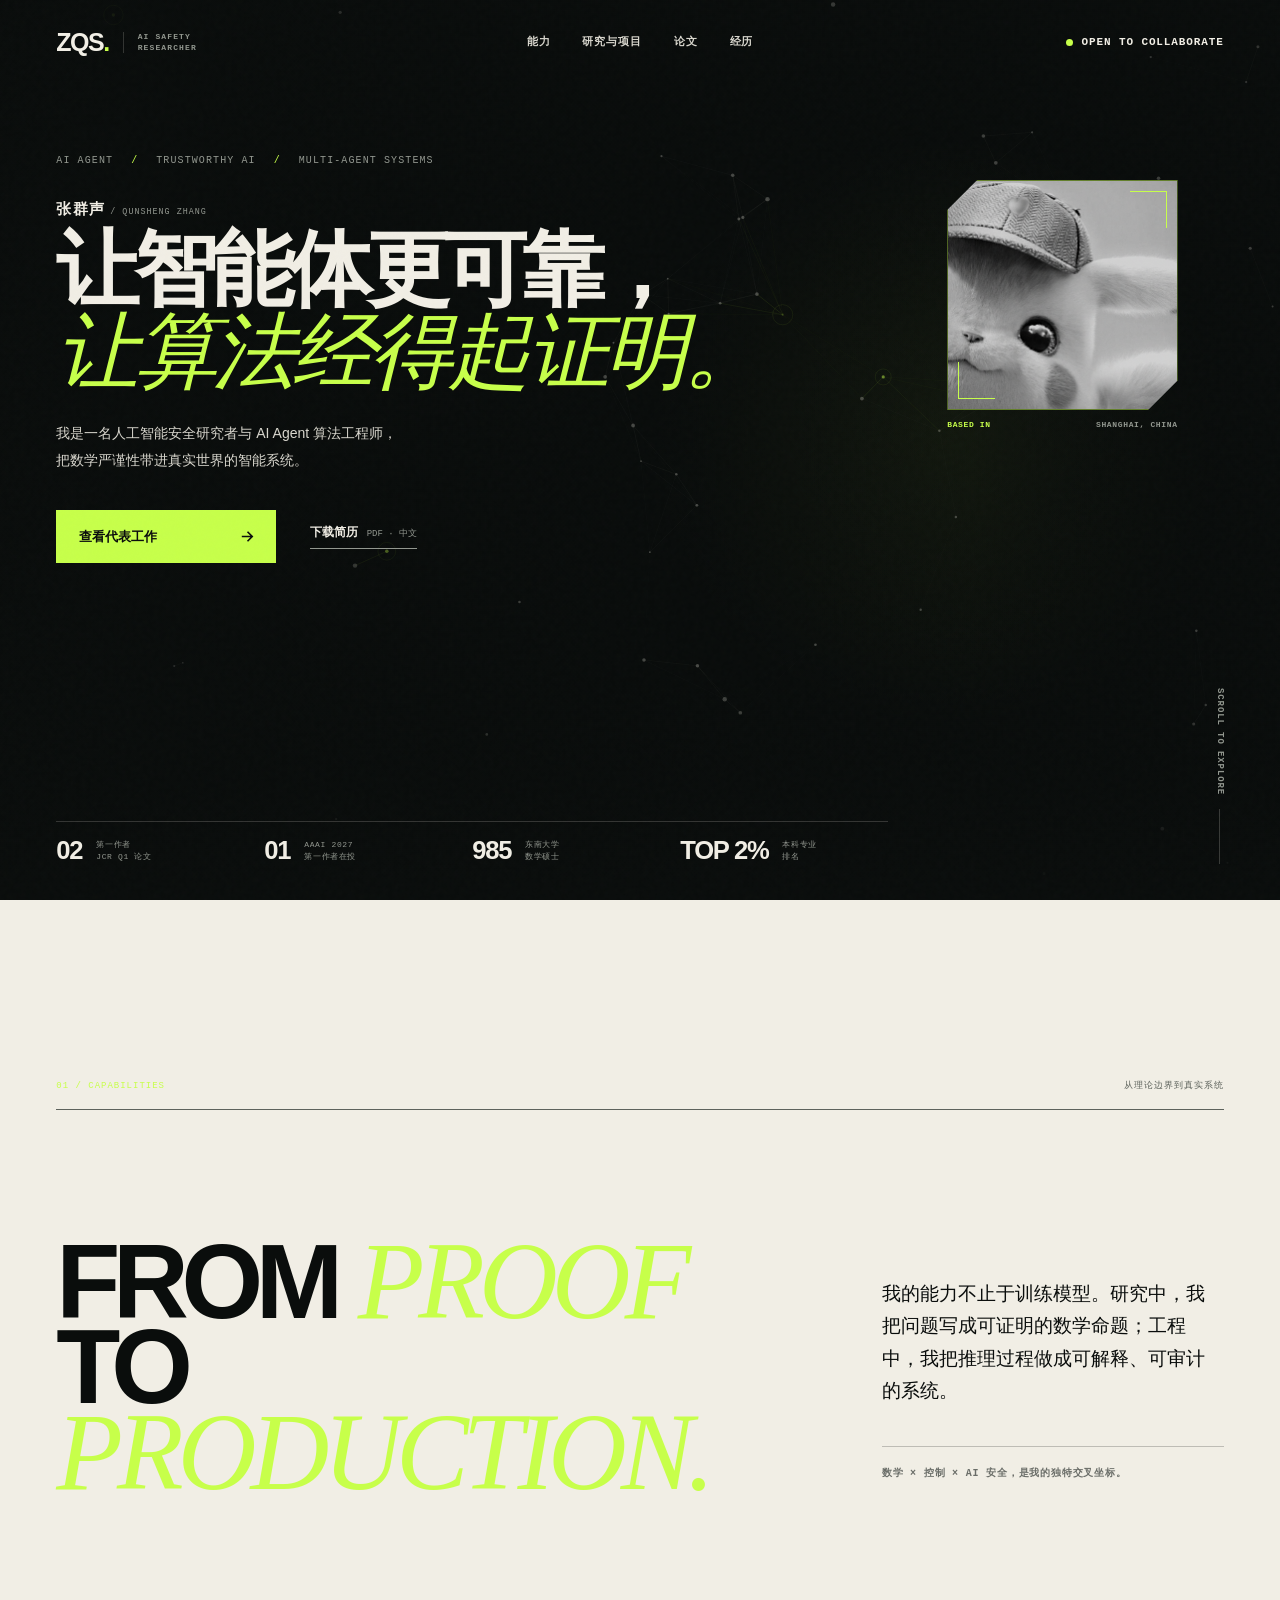
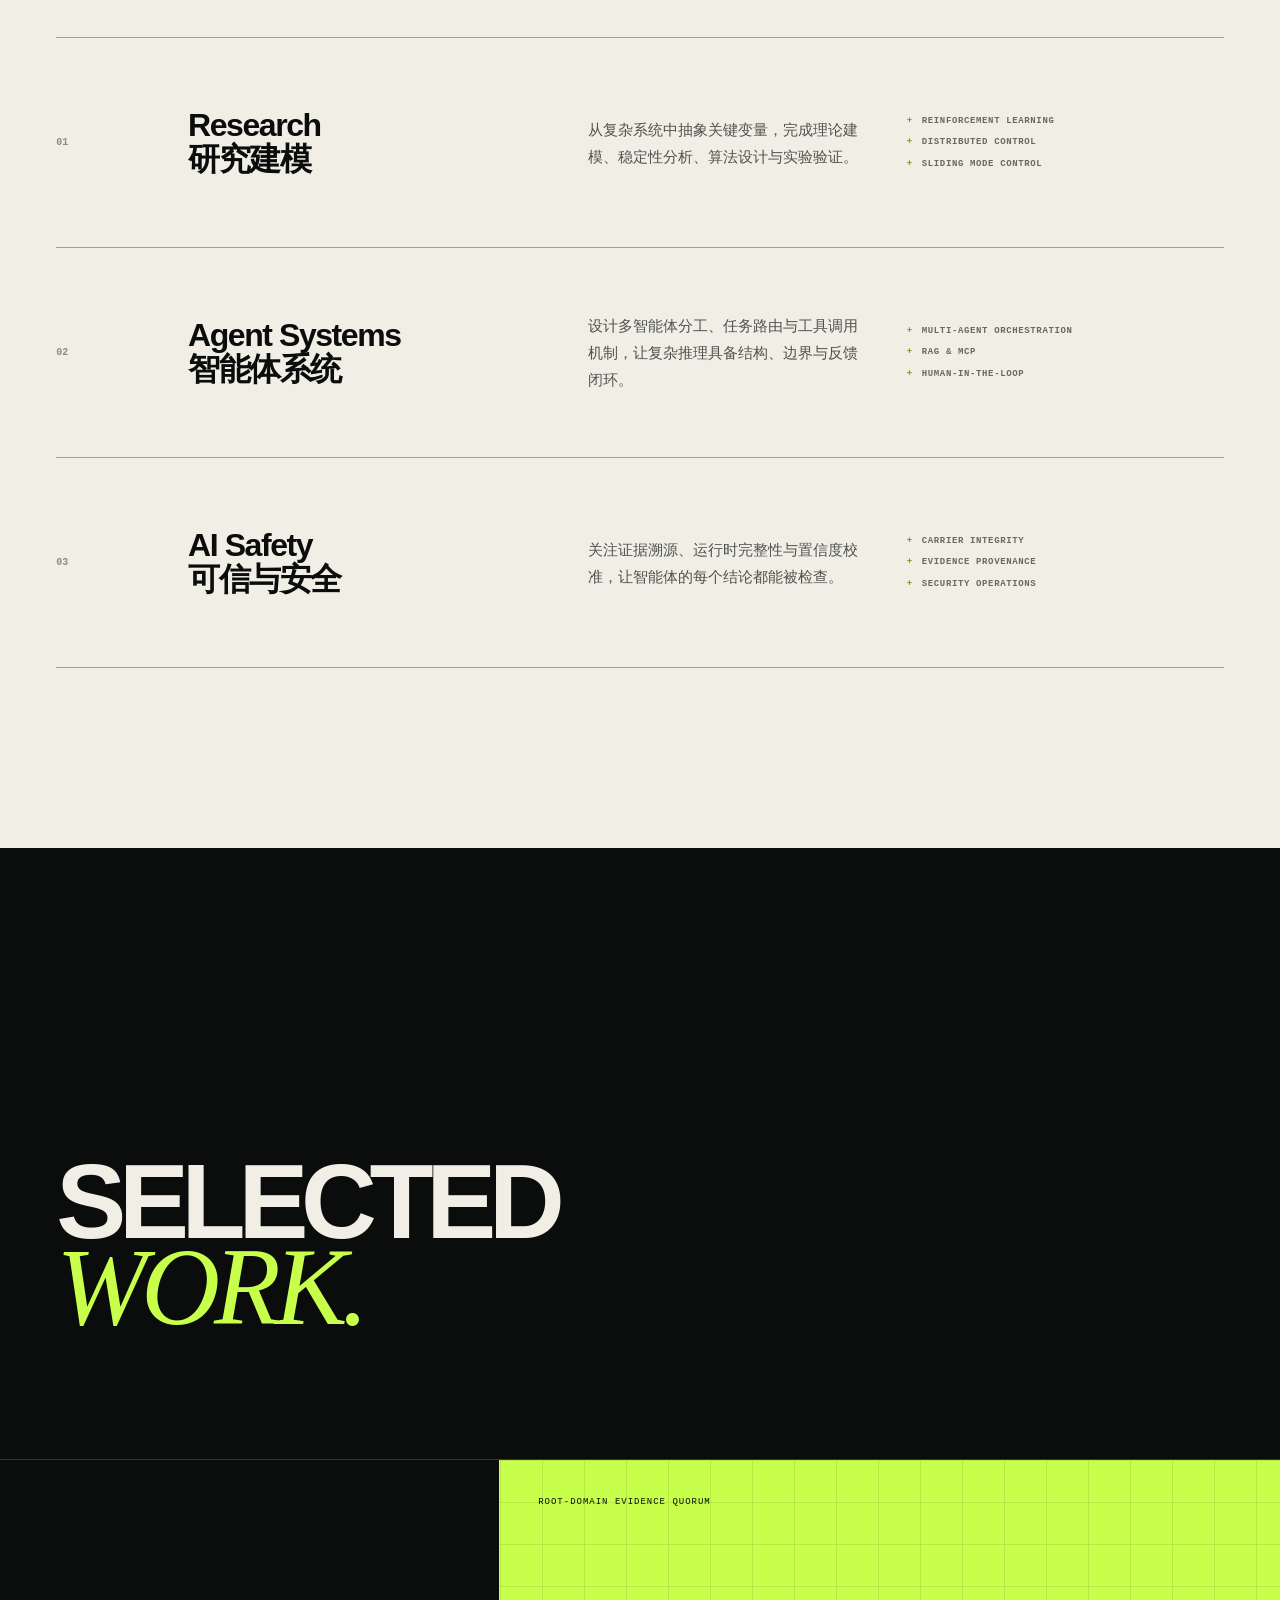
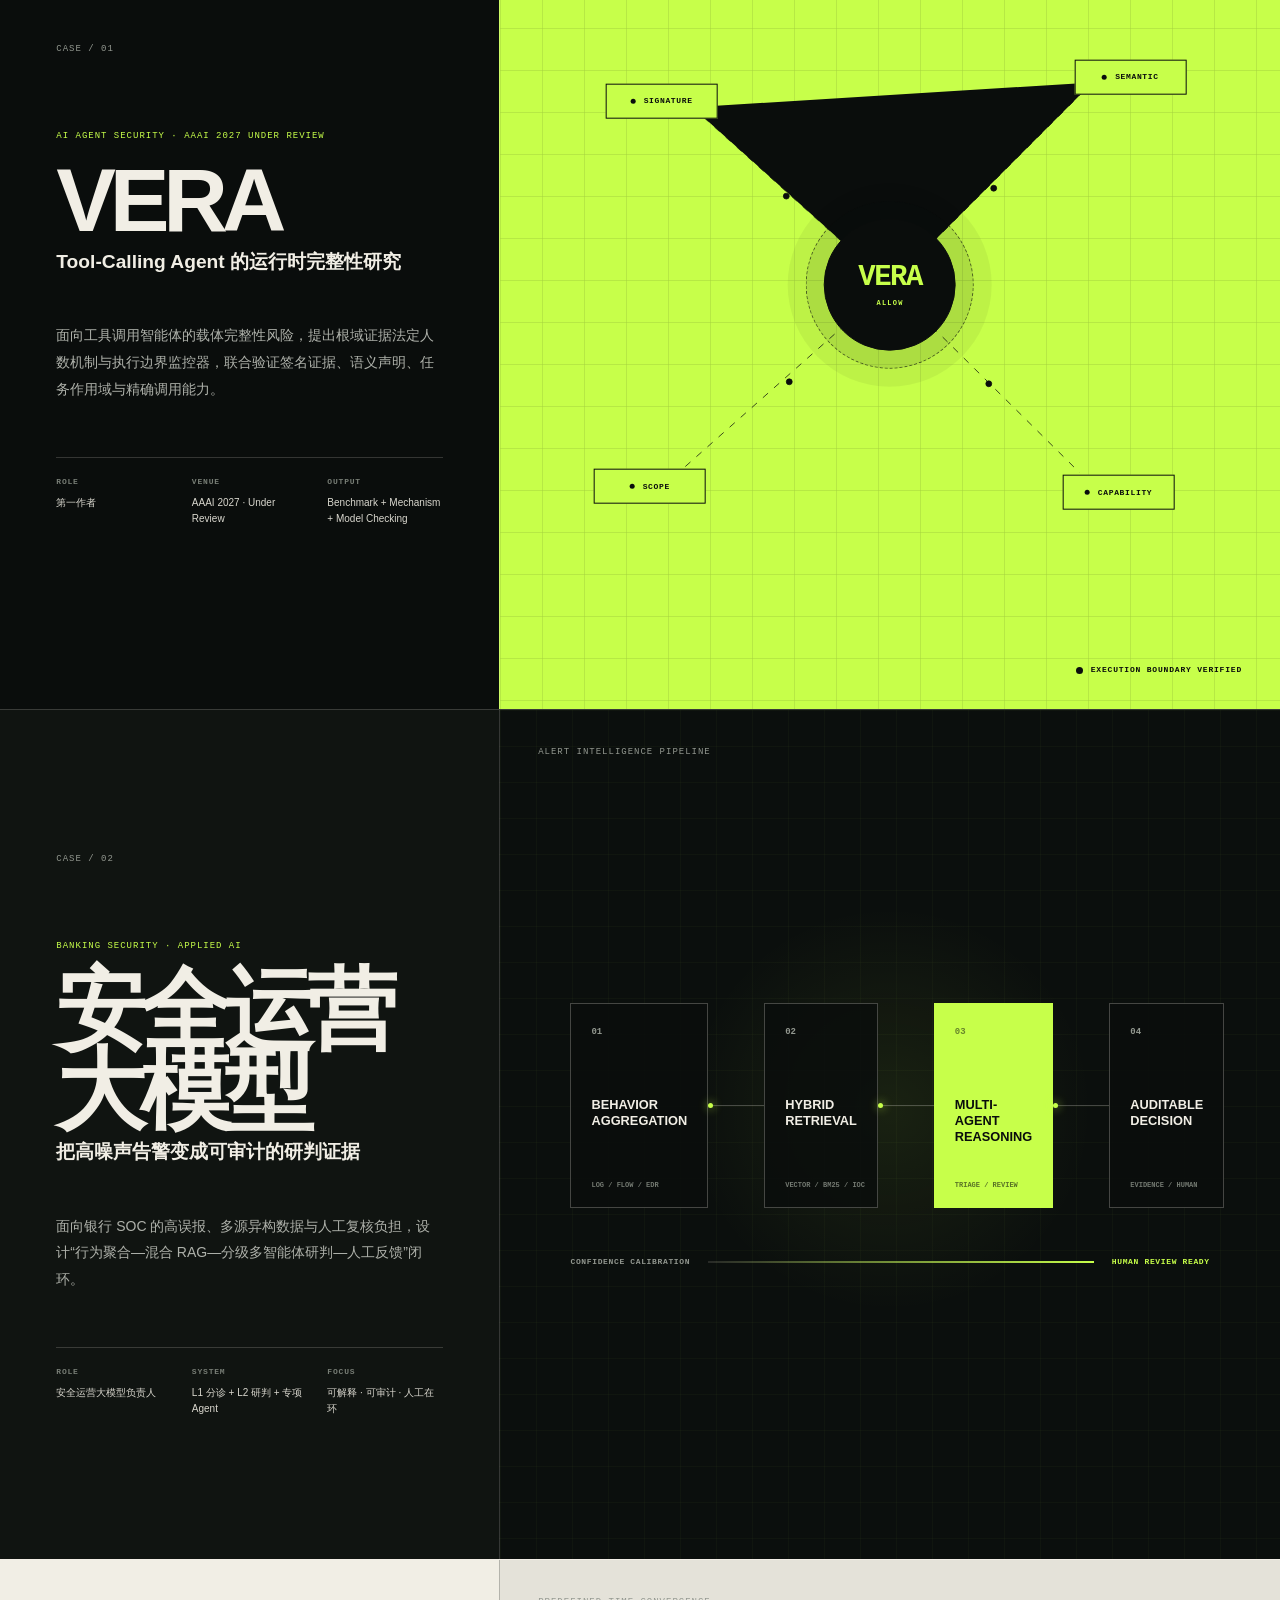
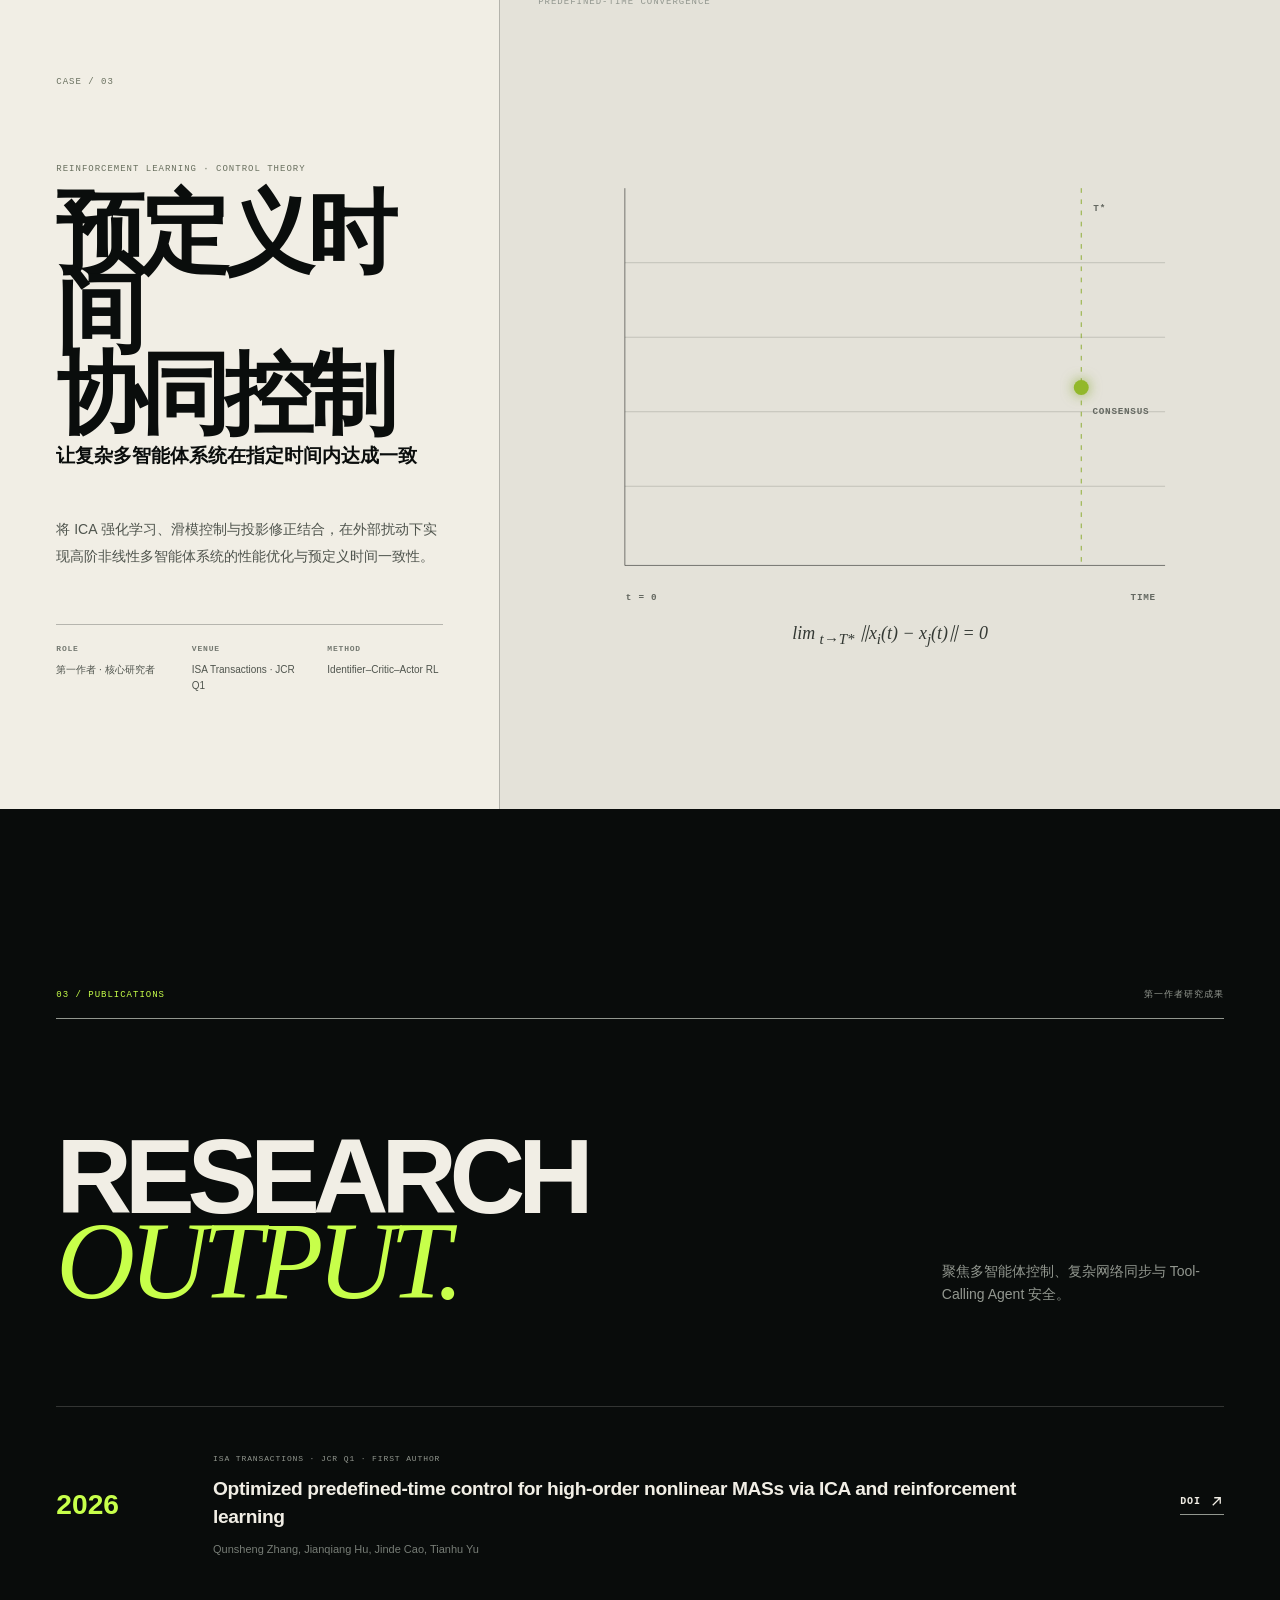
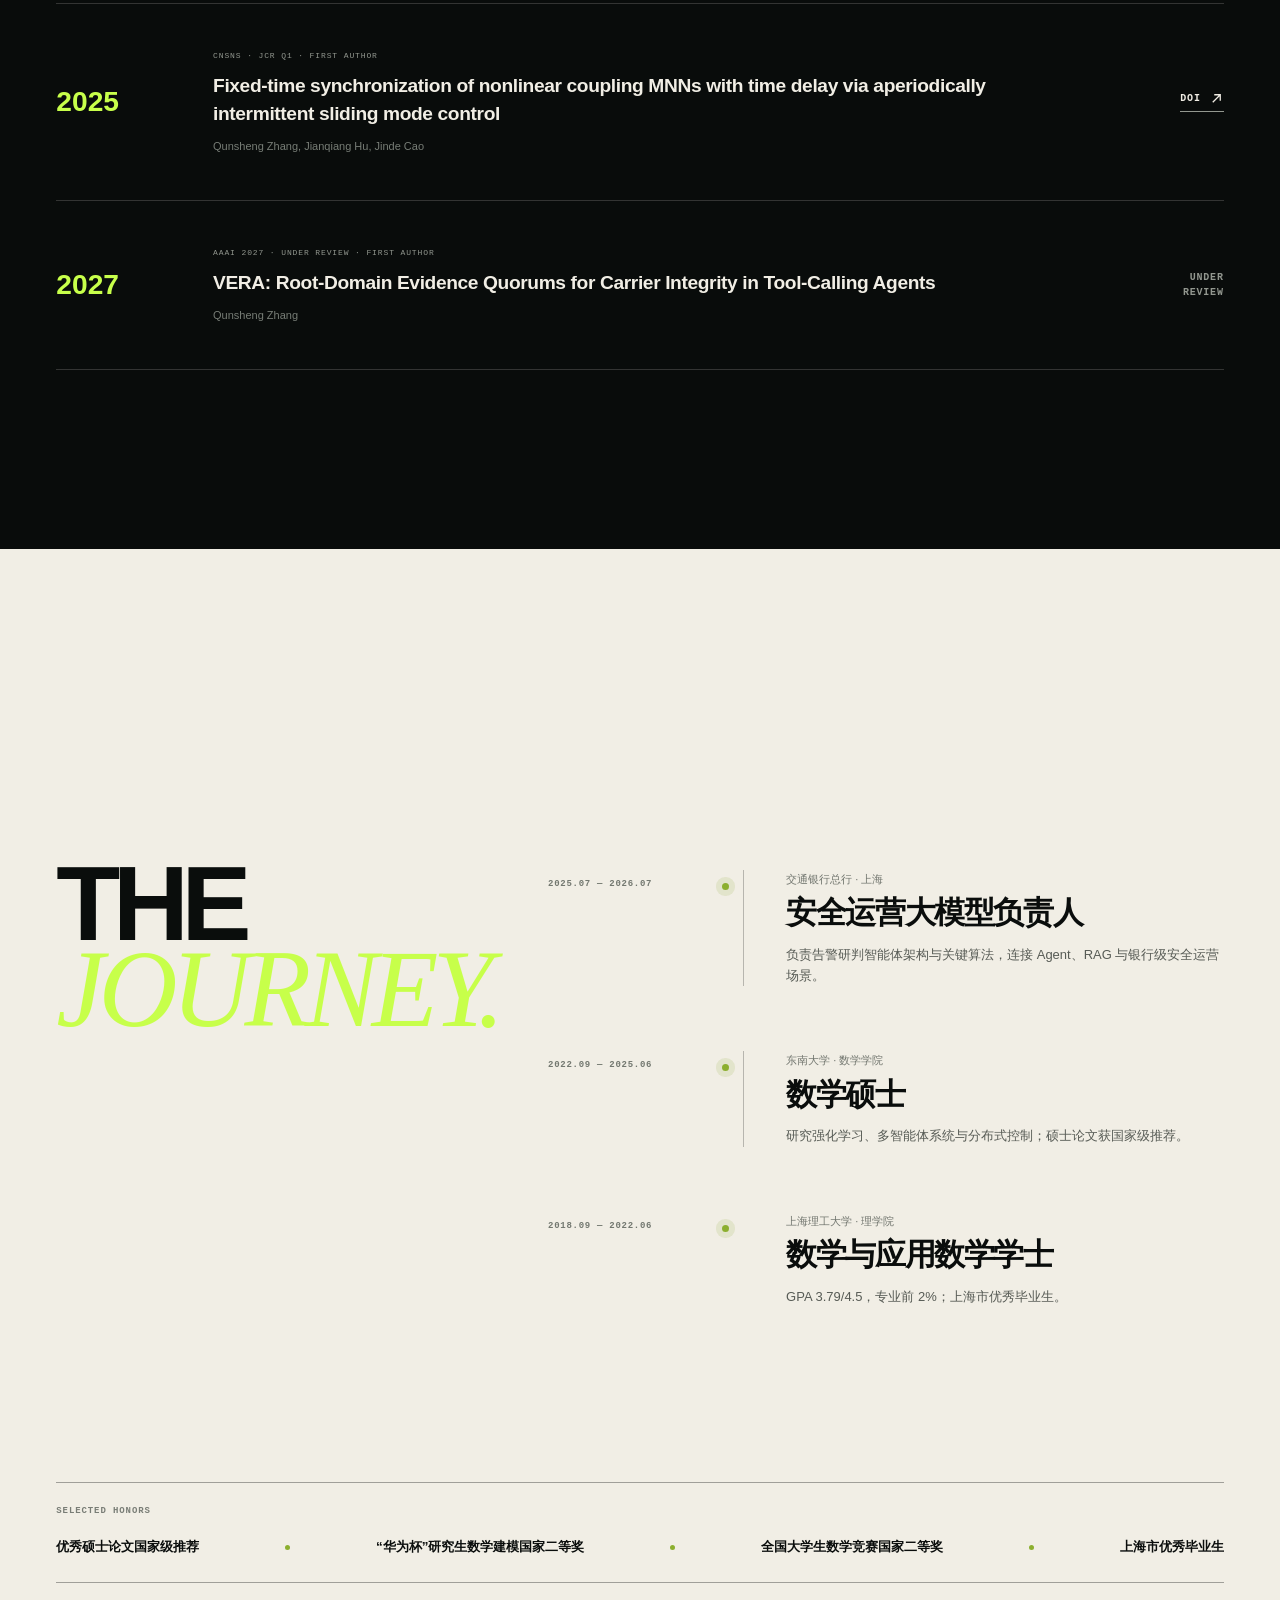
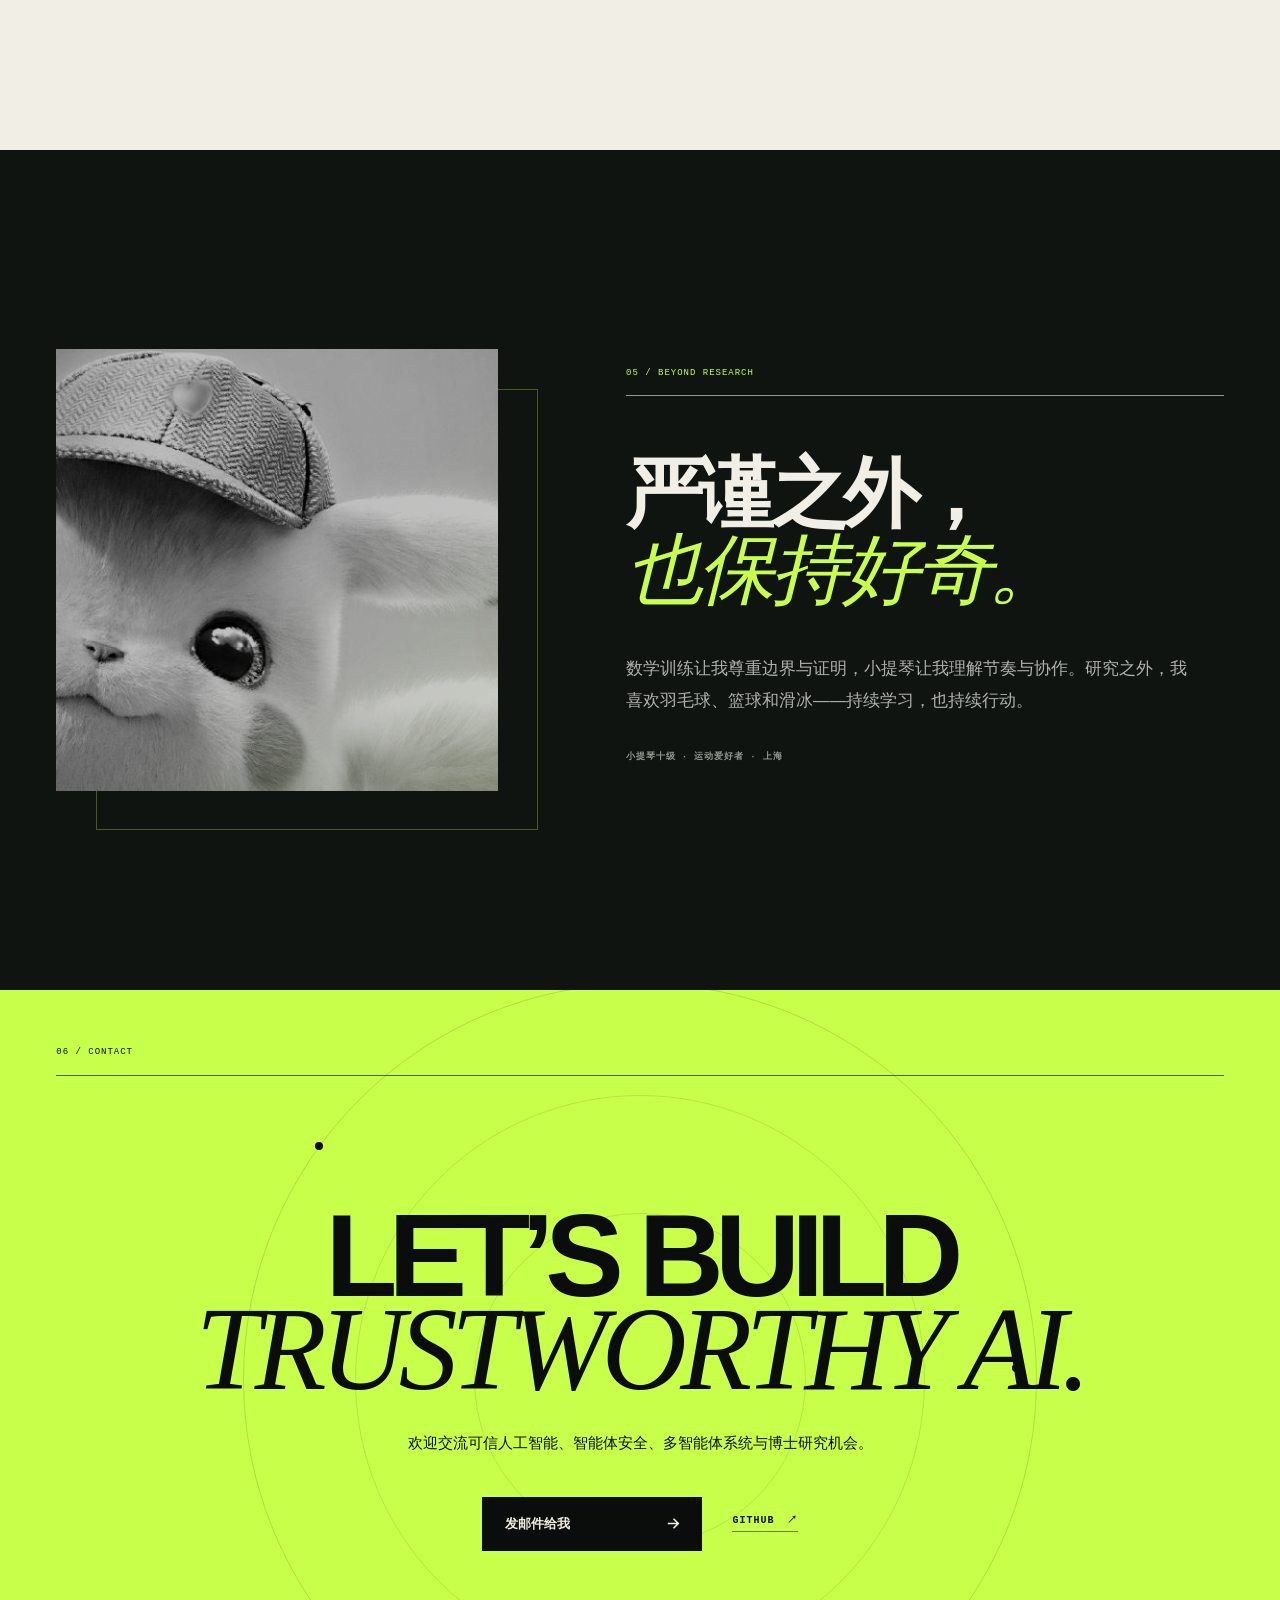
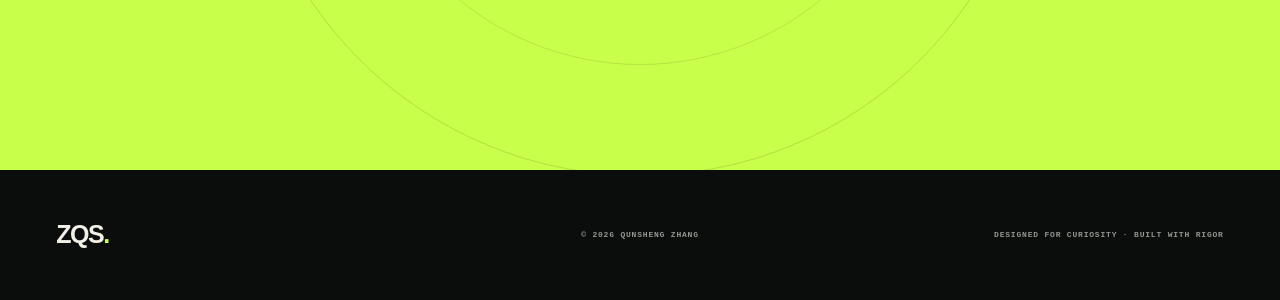
==== index.html @ f231c4c3 "Build personal AI research portfolio" ====
<!doctype html>
<html lang="zh-CN">
  <head>
    <meta charset="UTF-8" />
    <meta name="viewport" content="width=device-width, initial-scale=1.0" />
    <meta
      name="description"
      content="张群声的个人主页——AI Agent 算法工程师与人工智能安全研究者，专注可信人工智能、多智能体系统、强化学习与安全智能体。"
    />
    <meta name="theme-color" content="#0a0d0c" />
    <meta property="og:title" content="张群声｜AI Agent & AI Safety" />
    <meta
      property="og:description"
      content="从数学证明到生产系统：让智能体更可靠，让算法经得起证明。"
    />
    <meta property="og:type" content="website" />
    <meta property="og:url" content="https://usst-zqs.github.io/" />
    <meta property="og:image" content="https://usst-zqs.github.io/assets/avatar.jpg" />
    <link rel="icon" href="assets/favicon.svg" type="image/svg+xml" />
    <link rel="preload" href="assets/avatar.jpg" as="image" />
    <link rel="stylesheet" href="styles.css" />
    <title>张群声｜AI Agent & AI Safety</title>

    <script type="application/ld+json">
      {
        "@context": "https://schema.org",
        "@type": "Person",
        "name": "Qunsheng Zhang",
        "alternateName": "张群声",
        "url": "https://usst-zqs.github.io/",
        "image": "https://usst-zqs.github.io/assets/avatar.jpg",
        "email": "mailto:qunsheng815@gmail.com",
        "jobTitle": "AI Agent Algorithm Engineer & AI Safety Researcher",
        "alumniOf": {
          "@type": "CollegeOrUniversity",
          "name": "Southeast University"
        },
        "sameAs": ["https://github.com/USST-ZQS"]
      }
    </script>
  </head>

  <body>
    <a class="skip-link" href="#main">跳到正文</a>
    <div class="cursor-glow" aria-hidden="true"></div>
    <div class="noise" aria-hidden="true"></div>

    <header class="site-header" data-header>
      <a class="brand" href="#top" aria-label="返回首页">
        <span class="brand-mark">ZQS<span>.</span></span>
        <span class="brand-meta">AI SAFETY<br />RESEARCHER</span>
      </a>

      <button class="menu-toggle" type="button" aria-expanded="false" aria-controls="site-nav">
        <span></span><span></span>
        <span class="sr-only">打开导航菜单</span>
      </button>

      <nav class="site-nav" id="site-nav" aria-label="主导航">
        <a href="#capabilities">能力</a>
        <a href="#work">研究与项目</a>
        <a href="#publications">论文</a>
        <a href="#experience">经历</a>
      </nav>

      <a class="header-contact" href="mailto:qunsheng815@gmail.com">
        <span class="status-dot"></span> OPEN TO COLLABORATE
      </a>
    </header>

    <main id="main">
      <section class="hero" id="top" aria-labelledby="hero-title">
        <canvas id="agent-field" aria-hidden="true"></canvas>
        <div class="hero-vignette" aria-hidden="true"></div>

        <div class="hero-copy">
          <p class="eyebrow hero-enter" style="--delay: 0ms">
            <span>AI AGENT</span><span>TRUSTWORTHY AI</span><span>MULTI-AGENT SYSTEMS</span>
          </p>
          <p class="hero-name hero-enter" style="--delay: 90ms">张群声 <span>/ QUNSHENG ZHANG</span></p>
          <h1 id="hero-title" class="hero-enter" style="--delay: 160ms">
            让智能体更可靠，<br />
            <em>让算法经得起证明。</em>
          </h1>
          <p class="hero-intro hero-enter" style="--delay: 250ms">
            我是一名人工智能安全研究者与 AI Agent 算法工程师，<br />
            把数学严谨性带进真实世界的智能系统。
          </p>
          <div class="hero-actions hero-enter" style="--delay: 330ms">
            <a class="primary-action" href="#work">
              查看代表工作
              <svg viewBox="0 0 20 20" aria-hidden="true"><path d="M4 10h11M10 5l5 5-5 5" /></svg>
            </a>
            <a class="text-action" href="assets/Qunsheng-Zhang-Resume.pdf" download>
              下载简历 <span>PDF · 中文</span>
            </a>
          </div>
        </div>

        <div class="hero-portrait hero-enter" style="--delay: 380ms">
          <div class="portrait-frame">
            <img src="assets/avatar.jpg" alt="张群声的 GitHub 头像" width="480" height="480" />
            <span class="portrait-scan" aria-hidden="true"></span>
          </div>
          <p><span>BASED IN</span> SHANGHAI, CHINA</p>
        </div>

        <div class="hero-proof hero-enter" style="--delay: 440ms" aria-label="核心成果">
          <div><strong>02</strong><span>第一作者<br />JCR Q1 论文</span></div>
          <div><strong>01</strong><span>AAAI 2027<br />第一作者在投</span></div>
          <div><strong>985</strong><span>东南大学<br />数学硕士</span></div>
          <div><strong>TOP 2%</strong><span>本科专业<br />排名</span></div>
        </div>

        <a class="scroll-cue" href="#capabilities" aria-label="继续向下浏览">
          <span>SCROLL TO EXPLORE</span>
          <i></i>
        </a>
      </section>

      <section class="manifesto section-pad" id="capabilities" aria-labelledby="capabilities-title">
        <div class="section-kicker reveal">
          <span>01 / CAPABILITIES</span>
          <span>从理论边界到真实系统</span>
        </div>

        <div class="manifesto-grid">
          <h2 id="capabilities-title" class="display-heading reveal">
            FROM <span>PROOF</span><br />
            TO <span>PRODUCTION.</span>
          </h2>
          <div class="manifesto-copy reveal">
            <p>
              我的能力不止于训练模型。研究中，我把问题写成可证明的数学命题；工程中，我把推理过程做成可解释、可审计的系统。
            </p>
            <p class="manifesto-note">数学 × 控制 × AI 安全，是我的独特交叉坐标。</p>
          </div>
        </div>

        <div class="capability-list">
          <article class="capability reveal">
            <span class="capability-index">01</span>
            <h3>Research<br />研究建模</h3>
            <p>从复杂系统中抽象关键变量，完成理论建模、稳定性分析、算法设计与实验验证。</p>
            <ul aria-label="研究建模关键词">
              <li>Reinforcement Learning</li>
              <li>Distributed Control</li>
              <li>Sliding Mode Control</li>
            </ul>
          </article>
          <article class="capability reveal">
            <span class="capability-index">02</span>
            <h3>Agent Systems<br />智能体系统</h3>
            <p>设计多智能体分工、任务路由与工具调用机制，让复杂推理具备结构、边界与反馈闭环。</p>
            <ul aria-label="智能体系统关键词">
              <li>Multi-Agent Orchestration</li>
              <li>RAG & MCP</li>
              <li>Human-in-the-loop</li>
            </ul>
          </article>
          <article class="capability reveal">
            <span class="capability-index">03</span>
            <h3>AI Safety<br />可信与安全</h3>
            <p>关注证据溯源、运行时完整性与置信度校准，让智能体的每个结论都能被检查。</p>
            <ul aria-label="人工智能安全关键词">
              <li>Carrier Integrity</li>
              <li>Evidence Provenance</li>
              <li>Security Operations</li>
            </ul>
          </article>
        </div>
      </section>

      <section class="selected-work" id="work" aria-labelledby="work-title">
        <div class="section-pad work-heading">
          <div class="section-kicker reveal">
            <span>02 / SELECTED WORK</span>
            <span>代表研究与真实应用</span>
          </div>
          <h2 id="work-title" class="display-heading reveal">SELECTED<br /><span>WORK.</span></h2>
        </div>

        <article class="case-study case-vera">
          <div class="case-copy reveal">
            <p class="case-number">CASE / 01</p>
            <p class="case-label">AI AGENT SECURITY · AAAI 2027 UNDER REVIEW</p>
            <h3>VERA</h3>
            <p class="case-subtitle">Tool-Calling Agent 的运行时完整性研究</p>
            <p class="case-description">
              面向工具调用智能体的载体完整性风险，提出根域证据法定人数机制与执行边界监控器，联合验证签名证据、语义声明、任务作用域与精确调用能力。
            </p>
            <dl class="case-facts">
              <div><dt>ROLE</dt><dd>第一作者</dd></div>
              <div><dt>VENUE</dt><dd>AAAI 2027 · Under Review</dd></div>
              <div><dt>OUTPUT</dt><dd>Benchmark + Mechanism + Model Checking</dd></div>
            </dl>
          </div>

          <div class="vera-visual reveal" aria-label="VERA 证据法定人数机制示意图">
            <div class="vera-grid" aria-hidden="true"></div>
            <p class="visual-caption">ROOT-DOMAIN EVIDENCE QUORUM</p>
            <div class="quorum" aria-hidden="true">
              <span class="q-node q-a"><i></i> SIGNATURE</span>
              <span class="q-node q-b"><i></i> SEMANTIC</span>
              <span class="q-node q-c"><i></i> SCOPE</span>
              <span class="q-node q-d"><i></i> CAPABILITY</span>
              <span class="q-core"><b>VERA</b><small>ALLOW</small></span>
              <svg viewBox="0 0 600 600" preserveAspectRatio="none">
                <path d="M100 120L300 300L505 95M300 300L492 490M300 300L88 488" />
                <circle cx="195" cy="210" r="3" /><circle cx="405" cy="202" r="3" />
                <circle cx="400" cy="400" r="3" /><circle cx="198" cy="398" r="3" />
              </svg>
            </div>
            <p class="visual-status"><span></span> EXECUTION BOUNDARY VERIFIED</p>
          </div>
        </article>

        <article class="case-study case-soc">
          <div class="case-copy reveal">
            <p class="case-number">CASE / 02</p>
            <p class="case-label">BANKING SECURITY · APPLIED AI</p>
            <h3>安全运营<br />大模型</h3>
            <p class="case-subtitle">把高噪声告警变成可审计的研判证据</p>
            <p class="case-description">
              面向银行 SOC 的高误报、多源异构数据与人工复核负担，设计“行为聚合—混合 RAG—分级多智能体研判—人工反馈”闭环。
            </p>
            <dl class="case-facts">
              <div><dt>ROLE</dt><dd>安全运营大模型负责人</dd></div>
              <div><dt>SYSTEM</dt><dd>L1 分诊 + L2 研判 + 专项 Agent</dd></div>
              <div><dt>FOCUS</dt><dd>可解释 · 可审计 · 人工在环</dd></div>
            </dl>
          </div>

          <div class="soc-visual reveal" aria-label="安全告警智能研判流程示意图">
            <p class="visual-caption">ALERT INTELLIGENCE PIPELINE</p>
            <div class="pipeline" aria-hidden="true">
              <div class="pipeline-stage">
                <span>01</span><b>BEHAVIOR<br />AGGREGATION</b><i>LOG / FLOW / EDR</i>
              </div>
              <div class="pipeline-arrow"><i></i></div>
              <div class="pipeline-stage">
                <span>02</span><b>HYBRID<br />RETRIEVAL</b><i>VECTOR / BM25 / IOC</i>
              </div>
              <div class="pipeline-arrow"><i></i></div>
              <div class="pipeline-stage active">
                <span>03</span><b>MULTI-AGENT<br />REASONING</b><i>TRIAGE / REVIEW</i>
              </div>
              <div class="pipeline-arrow"><i></i></div>
              <div class="pipeline-stage">
                <span>04</span><b>AUDITABLE<br />DECISION</b><i>EVIDENCE / HUMAN</i>
              </div>
            </div>
            <div class="confidence" aria-hidden="true">
              <span>CONFIDENCE CALIBRATION</span>
              <i><b></b></i>
              <strong>HUMAN REVIEW READY</strong>
            </div>
          </div>
        </article>

        <article class="case-study case-control">
          <div class="case-copy reveal">
            <p class="case-number">CASE / 03</p>
            <p class="case-label">REINFORCEMENT LEARNING · CONTROL THEORY</p>
            <h3>预定义时间<br />协同控制</h3>
            <p class="case-subtitle">让复杂多智能体系统在指定时间内达成一致</p>
            <p class="case-description">
              将 ICA 强化学习、滑模控制与投影修正结合，在外部扰动下实现高阶非线性多智能体系统的性能优化与预定义时间一致性。
            </p>
            <dl class="case-facts">
              <div><dt>ROLE</dt><dd>第一作者 · 核心研究者</dd></div>
              <div><dt>VENUE</dt><dd>ISA Transactions · JCR Q1</dd></div>
              <div><dt>METHOD</dt><dd>Identifier–Critic–Actor RL</dd></div>
            </dl>
          </div>

          <div class="control-visual reveal" aria-label="多智能体预定义时间一致性示意图">
            <p class="visual-caption">PREDEFINED-TIME CONVERGENCE</p>
            <svg viewBox="0 0 720 560" role="img" aria-label="多个智能体轨迹在预定义时间 T 星处收敛">
              <defs>
                <linearGradient id="fadeLine" x1="0" x2="1">
                  <stop offset="0" stop-color="#f4f1e8" stop-opacity=".1" />
                  <stop offset=".7" stop-color="#c7ff4a" stop-opacity=".75" />
                  <stop offset="1" stop-color="#c7ff4a" />
                </linearGradient>
              </defs>
              <g class="chart-grid">
                <path d="M75 70V475H655" />
                <path d="M75 150H655M75 230H655M75 310H655M75 390H655" />
              </g>
              <g class="trajectories">
                <path d="M80 115C170 125 205 195 285 248S420 280 565 284" />
                <path d="M80 190C165 190 205 218 285 260S430 281 565 284" />
                <path d="M80 430C170 415 210 350 290 320S420 288 565 284" />
                <path d="M80 355C170 355 220 325 300 302S430 286 565 284" />
              </g>
              <path class="t-star" d="M565 70V475" />
              <circle class="converge-dot" cx="565" cy="284" r="8" />
              <text x="578" y="94">T*</text>
              <text x="577" y="312">CONSENSUS</text>
              <text x="76" y="512">t = 0</text>
              <text x="618" y="512">TIME</text>
            </svg>
            <div class="equation" aria-hidden="true">lim <sub>t→T*</sub> ‖x<sub>i</sub>(t) − x<sub>j</sub>(t)‖ = 0</div>
          </div>
        </article>
      </section>

      <section class="publications section-pad" id="publications" aria-labelledby="publications-title">
        <div class="section-kicker reveal">
          <span>03 / PUBLICATIONS</span>
          <span>第一作者研究成果</span>
        </div>
        <div class="publication-heading">
          <h2 id="publications-title" class="display-heading reveal">RESEARCH<br /><span>OUTPUT.</span></h2>
          <p class="reveal">聚焦多智能体控制、复杂网络同步与 Tool-Calling Agent 安全。</p>
        </div>

        <ol class="publication-list">
          <li class="publication reveal">
            <span class="pub-year">2026</span>
            <div>
              <p class="pub-meta">ISA TRANSACTIONS · JCR Q1 · FIRST AUTHOR</p>
              <h3>Optimized predefined-time control for high-order nonlinear MASs via ICA and reinforcement learning</h3>
              <p>Qunsheng Zhang, Jianqiang Hu, Jinde Cao, Tianhu Yu</p>
            </div>
            <a href="https://doi.org/10.1016/j.isatra.2026.06.029" target="_blank" rel="noreferrer" aria-label="打开论文 DOI">
              DOI <svg viewBox="0 0 20 20" aria-hidden="true"><path d="M5 15L15 5M7 5h8v8" /></svg>
            </a>
          </li>
          <li class="publication reveal">
            <span class="pub-year">2025</span>
            <div>
              <p class="pub-meta">CNSNS · JCR Q1 · FIRST AUTHOR</p>
              <h3>Fixed-time synchronization of nonlinear coupling MNNs with time delay via aperiodically intermittent sliding mode control</h3>
              <p>Qunsheng Zhang, Jianqiang Hu, Jinde Cao</p>
            </div>
            <a href="https://doi.org/10.1016/j.cnsns.2025.108995" target="_blank" rel="noreferrer" aria-label="打开论文 DOI">
              DOI <svg viewBox="0 0 20 20" aria-hidden="true"><path d="M5 15L15 5M7 5h8v8" /></svg>
            </a>
          </li>
          <li class="publication reveal">
            <span class="pub-year">2027</span>
            <div>
              <p class="pub-meta">AAAI 2027 · UNDER REVIEW · FIRST AUTHOR</p>
              <h3>VERA: Root-Domain Evidence Quorums for Carrier Integrity in Tool-Calling Agents</h3>
              <p>Qunsheng Zhang</p>
            </div>
            <span class="under-review">UNDER<br />REVIEW</span>
          </li>
        </ol>
      </section>

      <section class="experience section-pad" id="experience" aria-labelledby="experience-title">
        <div class="section-kicker reveal">
          <span>04 / JOURNEY</span>
          <span>研究与实践路径</span>
        </div>
        <div class="experience-grid">
          <h2 id="experience-title" class="display-heading reveal">THE<br /><span>JOURNEY.</span></h2>

          <div class="timeline">
            <article class="timeline-item reveal">
              <div class="timeline-date">2025.07 — 2026.07</div>
              <div class="timeline-body">
                <p>交通银行总行 · 上海</p>
                <h3>安全运营大模型负责人</h3>
                <p>负责告警研判智能体架构与关键算法，连接 Agent、RAG 与银行级安全运营场景。</p>
              </div>
            </article>
            <article class="timeline-item reveal">
              <div class="timeline-date">2022.09 — 2025.06</div>
              <div class="timeline-body">
                <p>东南大学 · 数学学院</p>
                <h3>数学硕士</h3>
                <p>研究强化学习、多智能体系统与分布式控制；硕士论文获国家级推荐。</p>
              </div>
            </article>
            <article class="timeline-item reveal">
              <div class="timeline-date">2018.09 — 2022.06</div>
              <div class="timeline-body">
                <p>上海理工大学 · 理学院</p>
                <h3>数学与应用数学学士</h3>
                <p>GPA 3.79/4.5，专业前 2%；上海市优秀毕业生。</p>
              </div>
            </article>
          </div>
        </div>

        <div class="honors reveal" aria-label="代表荣誉">
          <p>SELECTED HONORS</p>
          <div class="honor-track">
            <span>优秀硕士论文国家级推荐</span><i></i>
            <span>“华为杯”研究生数学建模国家二等奖</span><i></i>
            <span>全国大学生数学竞赛国家二等奖</span><i></i>
            <span>上海市优秀毕业生</span>
          </div>
        </div>
      </section>

      <section class="beyond section-pad" aria-labelledby="beyond-title">
        <div class="beyond-portrait reveal">
          <img src="assets/avatar.jpg" alt="张群声使用的 GitHub 头像" width="640" height="640" loading="lazy" />
          <div aria-hidden="true"></div>
        </div>
        <div class="beyond-copy reveal">
          <p class="section-kicker"><span>05 / BEYOND RESEARCH</span></p>
          <h2 id="beyond-title">严谨之外，<br /><em>也保持好奇。</em></h2>
          <p>
            数学训练让我尊重边界与证明，小提琴让我理解节奏与协作。研究之外，我喜欢羽毛球、篮球和滑冰——持续学习，也持续行动。
          </p>
          <p class="personal-note">小提琴十级 · 运动爱好者 · 上海</p>
        </div>
      </section>

      <section class="contact section-pad" id="contact" aria-labelledby="contact-title">
        <div class="contact-orbit" aria-hidden="true"><i></i><i></i><i></i></div>
        <p class="section-kicker reveal"><span>06 / CONTACT</span></p>
        <h2 id="contact-title" class="reveal">LET’S BUILD<br /><span>TRUSTWORTHY AI.</span></h2>
        <p class="reveal">欢迎交流可信人工智能、智能体安全、多智能体系统与博士研究机会。</p>
        <div class="contact-actions reveal">
          <a href="mailto:qunsheng815@gmail.com" class="primary-action light">
            发邮件给我
            <svg viewBox="0 0 20 20" aria-hidden="true"><path d="M4 10h11M10 5l5 5-5 5" /></svg>
          </a>
          <a href="https://github.com/USST-ZQS" target="_blank" rel="noreferrer" class="contact-link">
            GITHUB <span>↗</span>
          </a>
        </div>
      </section>
    </main>

    <footer class="site-footer">
      <a class="brand-mark" href="#top">ZQS<span>.</span></a>
      <p>© <span id="year"></span> QUNSHENG ZHANG</p>
      <p>DESIGNED FOR CURIOSITY · BUILT WITH RIGOR</p>
    </footer>

    <script src="script.js"></script>
  </body>
</html>
---- styles.css ----
:root {
  --ink: #0a0d0c;
  --ink-2: #111513;
  --paper: #f1eee5;
  --paper-2: #d9d7ce;
  --muted: #92978f;
  --line: rgba(241, 238, 229, 0.18);
  --acid: #c7ff4a;
  --acid-soft: rgba(199, 255, 74, 0.14);
  --max: 1480px;
  --gutter: clamp(22px, 4.4vw, 76px);
  --header-h: 86px;
  --ease: cubic-bezier(0.22, 1, 0.36, 1);
}

* {
  box-sizing: border-box;
}

html {
  scroll-behavior: smooth;
  scrollbar-color: var(--acid) var(--ink);
}

body {
  margin: 0;
  background: var(--ink);
  color: var(--paper);
  font-family: Inter, "Helvetica Neue", "PingFang SC", "Microsoft YaHei", Arial, sans-serif;
  font-size: 16px;
  line-height: 1.65;
  overflow-x: hidden;
  text-rendering: optimizeLegibility;
  -webkit-font-smoothing: antialiased;
}

body.menu-open {
  overflow: hidden;
}

::selection {
  color: var(--ink);
  background: var(--acid);
}

a {
  color: inherit;
  text-decoration: none;
}

img,
svg {
  display: block;
  max-width: 100%;
}

button,
a {
  -webkit-tap-highlight-color: transparent;
}

button,
input {
  font: inherit;
}

h1,
h2,
h3,
p {
  margin-top: 0;
}

.sr-only {
  position: absolute;
  width: 1px;
  height: 1px;
  padding: 0;
  margin: -1px;
  overflow: hidden;
  clip: rect(0, 0, 0, 0);
  white-space: nowrap;
  border: 0;
}

.skip-link {
  position: fixed;
  left: 20px;
  top: -100px;
  z-index: 1000;
  padding: 12px 18px;
  color: var(--ink);
  background: var(--acid);
  transition: top 0.2s ease;
}

.skip-link:focus {
  top: 20px;
}

.noise {
  position: fixed;
  inset: 0;
  z-index: 50;
  opacity: 0.035;
  pointer-events: none;
  background-image: url("data:image/svg+xml,%3Csvg viewBox='0 0 180 180' xmlns='http://www.w3.org/2000/svg'%3E%3Cfilter id='n'%3E%3CfeTurbulence type='fractalNoise' baseFrequency='.9' numOctaves='4' stitchTiles='stitch'/%3E%3C/filter%3E%3Crect width='100%25' height='100%25' filter='url(%23n)' opacity='.55'/%3E%3C/svg%3E");
}

.cursor-glow {
  position: fixed;
  z-index: 0;
  width: 360px;
  aspect-ratio: 1;
  left: 0;
  top: 0;
  border-radius: 50%;
  pointer-events: none;
  opacity: 0;
  background: radial-gradient(circle, rgba(199, 255, 74, 0.06), transparent 65%);
  transform: translate(-50%, -50%);
  transition: opacity 0.4s ease;
}

.section-pad {
  padding-inline: var(--gutter);
}

.site-header {
  position: fixed;
  z-index: 100;
  top: 0;
  left: 0;
  right: 0;
  height: var(--header-h);
  display: grid;
  grid-template-columns: 1fr auto 1fr;
  align-items: center;
  padding: 0 var(--gutter);
  border-bottom: 1px solid transparent;
  transition: background 0.35s ease, border-color 0.35s ease, height 0.35s ease;
}

.site-header.scrolled {
  height: 70px;
  background: rgba(10, 13, 12, 0.82);
  border-color: var(--line);
  -webkit-backdrop-filter: blur(18px);
  backdrop-filter: blur(18px);
}

.brand {
  display: flex;
  align-items: center;
  gap: 14px;
  width: fit-content;
}

.brand-mark {
  font-size: 25px;
  line-height: 1;
  font-weight: 900;
  letter-spacing: -0.06em;
}

.brand-mark span {
  color: var(--acid);
}

.brand-meta {
  padding-left: 14px;
  border-left: 1px solid var(--line);
  color: var(--muted);
  font: 600 8px/1.35 "SFMono-Regular", Consolas, monospace;
  letter-spacing: 0.14em;
}

.site-nav {
  display: flex;
  gap: clamp(22px, 2.5vw, 48px);
}

.site-nav a,
.header-contact {
  position: relative;
  font: 600 11px/1 "SFMono-Regular", Consolas, monospace;
  letter-spacing: 0.08em;
}

.site-nav a {
  color: var(--paper-2);
  transition: color 0.2s ease;
}

.site-nav a::after {
  content: "";
  position: absolute;
  left: 0;
  right: 100%;
  bottom: -8px;
  height: 1px;
  background: var(--acid);
  transition: right 0.35s var(--ease);
}

.site-nav a:hover,
.site-nav a:focus-visible {
  color: var(--acid);
}

.site-nav a:hover::after,
.site-nav a:focus-visible::after {
  right: 0;
}

.header-contact {
  justify-self: end;
  display: flex;
  align-items: center;
  gap: 9px;
  transition: color 0.2s ease;
}

.header-contact:hover,
.header-contact:focus-visible {
  color: var(--acid);
}

.status-dot {
  width: 7px;
  height: 7px;
  border-radius: 50%;
  background: var(--acid);
  box-shadow: 0 0 0 0 rgba(199, 255, 74, 0.45);
  animation: statusPulse 2.4s infinite;
}

@keyframes statusPulse {
  70% { box-shadow: 0 0 0 9px rgba(199, 255, 74, 0); }
  100% { box-shadow: 0 0 0 0 rgba(199, 255, 74, 0); }
}

.menu-toggle {
  display: none;
}

.hero {
  position: relative;
  min-height: 100svh;
  isolation: isolate;
  overflow: hidden;
  background:
    linear-gradient(90deg, #090c0b 0%, rgba(9, 12, 11, 0.88) 37%, rgba(9, 12, 11, 0.28) 76%, #090c0b 100%),
    radial-gradient(circle at 74% 48%, rgba(199, 255, 74, 0.075), transparent 28%),
    #090c0b;
}

#agent-field,
.hero-vignette {
  position: absolute;
  inset: 0;
  width: 100%;
  height: 100%;
}

#agent-field {
  z-index: -2;
  opacity: 0.7;
}

.hero-vignette {
  z-index: -1;
  pointer-events: none;
  background:
    linear-gradient(180deg, rgba(10, 13, 12, 0.25), transparent 25%, transparent 74%, #0a0d0c 100%),
    linear-gradient(90deg, rgba(10, 13, 12, 0.65) 0, transparent 55%, rgba(10, 13, 12, 0.22));
}

.hero-copy {
  position: absolute;
  z-index: 2;
  left: var(--gutter);
  top: clamp(140px, 17vh, 190px);
  width: min(820px, 62vw);
}

.eyebrow,
.section-kicker,
.case-label,
.case-number,
.visual-caption,
.pub-meta {
  font-family: "SFMono-Regular", Consolas, monospace;
  letter-spacing: 0.11em;
}

.eyebrow {
  display: flex;
  align-items: center;
  gap: 18px;
  margin-bottom: clamp(22px, 3vh, 38px);
  color: var(--muted);
  font-size: 10px;
}

.eyebrow span {
  display: flex;
  align-items: center;
  gap: 18px;
}

.eyebrow span:not(:last-child)::after {
  content: "/";
  color: var(--acid);
}

.hero-name {
  margin-bottom: 8px;
  color: var(--paper);
  font-size: clamp(15px, 1.15vw, 20px);
  font-weight: 800;
  letter-spacing: 0.08em;
}

.hero-name span {
  color: var(--muted);
  font: 500 0.56em/1 "SFMono-Regular", Consolas, monospace;
  letter-spacing: 0.12em;
}

.hero h1 {
  max-width: 900px;
  margin-bottom: clamp(22px, 3vh, 36px);
  font-size: clamp(53px, 6.5vw, 112px);
  line-height: 0.98;
  letter-spacing: -0.065em;
  font-weight: 800;
}

.hero h1 em,
.display-heading span,
.contact h2 span {
  color: var(--acid);
  font-family: Georgia, "Times New Roman", "Songti SC", serif;
  font-weight: 400;
  font-style: italic;
  letter-spacing: -0.055em;
}

.hero-intro {
  max-width: 580px;
  margin-bottom: clamp(28px, 4vh, 44px);
  color: var(--paper-2);
  font-size: clamp(14px, 1.05vw, 18px);
  line-height: 1.9;
}

.hero-actions {
  display: flex;
  align-items: center;
  gap: 34px;
}

.primary-action {
  display: inline-flex;
  align-items: center;
  justify-content: space-between;
  gap: 42px;
  min-width: 220px;
  padding: 15px 18px 15px 22px;
  color: var(--ink);
  background: var(--acid);
  border: 1px solid var(--acid);
  font-size: 13px;
  font-weight: 800;
  transition: color 0.3s ease, background 0.3s ease;
}

.primary-action svg,
.publication a svg {
  width: 19px;
  fill: none;
  stroke: currentColor;
  stroke-width: 1.7;
}

.primary-action:hover,
.primary-action:focus-visible {
  color: var(--acid);
  background: transparent;
}

.primary-action:hover svg,
.primary-action:focus-visible svg {
  animation: arrowNudge 0.65s var(--ease);
}

@keyframes arrowNudge {
  0%, 100% { transform: translateX(0); }
  45% { transform: translateX(6px); }
}

.text-action {
  padding-bottom: 5px;
  border-bottom: 1px solid var(--muted);
  color: var(--paper);
  font-size: 12px;
  font-weight: 700;
  transition: color 0.2s ease, border-color 0.2s ease;
}

.text-action span {
  margin-left: 5px;
  color: var(--muted);
  font: 500 9px/1 "SFMono-Regular", Consolas, monospace;
}

.text-action:hover,
.text-action:focus-visible {
  color: var(--acid);
  border-color: var(--acid);
}

.hero-portrait {
  position: absolute;
  z-index: 1;
  top: 20vh;
  right: clamp(36px, 8vw, 150px);
  width: clamp(170px, 18vw, 310px);
}

.portrait-frame {
  position: relative;
  overflow: hidden;
  width: 100%;
  aspect-ratio: 1;
  border: 1px solid rgba(199, 255, 74, 0.45);
  background: var(--ink-2);
  clip-path: polygon(13% 0, 100% 0, 100% 87%, 87% 100%, 0 100%, 0 13%);
}

.portrait-frame::before,
.portrait-frame::after {
  content: "";
  position: absolute;
  z-index: 2;
  width: 36px;
  height: 36px;
  border-color: var(--acid);
  border-style: solid;
}

.portrait-frame::before {
  top: 10px;
  right: 10px;
  border-width: 1px 1px 0 0;
}

.portrait-frame::after {
  left: 10px;
  bottom: 10px;
  border-width: 0 0 1px 1px;
}

.portrait-frame img {
  width: 100%;
  height: 100%;
  object-fit: cover;
  filter: grayscale(1) contrast(1.08) brightness(0.82);
  transition: filter 0.45s ease, transform 0.7s var(--ease);
}

.hero-portrait:hover img {
  filter: grayscale(0.2) contrast(1.03) brightness(0.92);
  transform: scale(1.035);
}

.portrait-scan {
  position: absolute;
  z-index: 3;
  left: 0;
  right: 0;
  top: -20%;
  height: 2px;
  opacity: 0.7;
  background: var(--acid);
  box-shadow: 0 0 18px var(--acid);
  animation: scan 4.5s ease-in-out infinite;
}

@keyframes scan {
  0%, 15% { top: -5%; opacity: 0; }
  25% { opacity: 0.7; }
  72% { opacity: 0.7; }
  85%, 100% { top: 105%; opacity: 0; }
}

.hero-portrait > p {
  display: flex;
  justify-content: space-between;
  margin-top: 11px;
  color: var(--muted);
  font: 600 8px/1 "SFMono-Regular", Consolas, monospace;
  letter-spacing: 0.08em;
}

.hero-portrait > p span {
  color: var(--acid);
}

.hero-proof {
  position: absolute;
  z-index: 2;
  left: var(--gutter);
  right: var(--gutter);
  bottom: clamp(24px, 4vh, 48px);
  display: grid;
  grid-template-columns: repeat(4, minmax(150px, 1fr));
  width: min(850px, 65vw);
  border-top: 1px solid var(--line);
}

.hero-proof > div {
  display: flex;
  gap: 14px;
  align-items: center;
  padding-top: 16px;
}

.hero-proof strong {
  color: var(--paper);
  font-size: clamp(20px, 2vw, 32px);
  line-height: 1;
  letter-spacing: -0.05em;
}

.hero-proof span {
  color: var(--muted);
  font: 500 8px/1.5 "SFMono-Regular", Consolas, monospace;
  letter-spacing: 0.08em;
}

.scroll-cue {
  position: absolute;
  z-index: 2;
  right: var(--gutter);
  bottom: clamp(24px, 4vh, 48px);
  display: flex;
  align-items: center;
  gap: 14px;
  color: var(--muted);
  font: 600 9px/1 "SFMono-Regular", Consolas, monospace;
  letter-spacing: 0.1em;
  writing-mode: vertical-rl;
}

.scroll-cue i {
  position: relative;
  display: block;
  width: 1px;
  height: 55px;
  overflow: hidden;
  background: rgba(241, 238, 229, 0.2);
}

.scroll-cue i::after {
  content: "";
  position: absolute;
  inset: 0;
  background: var(--acid);
  transform: translateY(-100%);
  animation: scrollLine 1.9s ease-in-out infinite;
}

@keyframes scrollLine {
  55%, 100% { transform: translateY(100%); }
}

.hero-enter {
  opacity: 0;
  transform: translateY(30px);
  animation: heroIn 1s var(--ease) forwards;
  animation-delay: calc(250ms + var(--delay));
}

@keyframes heroIn {
  to { opacity: 1; transform: translateY(0); }
}

.section-kicker {
  display: flex;
  justify-content: space-between;
  padding-bottom: 15px;
  margin: 0;
  border-bottom: 1px solid currentColor;
  color: var(--muted);
  font-size: 9px;
}

.section-kicker span:first-child {
  color: var(--acid);
}

.display-heading {
  margin: 0;
  font-size: clamp(60px, 8.2vw, 138px);
  line-height: 0.8;
  letter-spacing: -0.07em;
  font-weight: 900;
}

.display-heading span {
  font-size: 1.04em;
}

.manifesto {
  position: relative;
  z-index: 2;
  padding-top: clamp(100px, 14vw, 220px);
  padding-bottom: clamp(110px, 14vw, 220px);
  background: var(--paper);
  color: var(--ink);
}

.manifesto .section-kicker {
  color: #5d625c;
}

.manifesto-grid {
  display: grid;
  grid-template-columns: minmax(0, 1.35fr) minmax(320px, 0.65fr);
  gap: clamp(50px, 9vw, 150px);
  align-items: end;
  max-width: var(--max);
  margin: clamp(70px, 10vw, 150px) auto clamp(80px, 11vw, 170px);
}

.manifesto-copy {
  max-width: 510px;
  padding-bottom: 5px;
}

.manifesto-copy > p:first-child {
  font-size: clamp(17px, 1.45vw, 24px);
  line-height: 1.75;
}

.manifesto-note {
  margin-top: 38px;
  padding-top: 18px;
  border-top: 1px solid rgba(10, 13, 12, 0.22);
  color: #6a6d68;
  font: 600 10px/1.7 "SFMono-Regular", Consolas, monospace;
  letter-spacing: 0.08em;
}

.capability-list {
  max-width: var(--max);
  margin: 0 auto;
  border-top: 1px solid rgba(10, 13, 12, 0.35);
}

.capability {
  display: grid;
  grid-template-columns: 8% 31% minmax(280px, 1fr) 28%;
  gap: clamp(20px, 3vw, 55px);
  align-items: center;
  min-height: 210px;
  padding: 34px 0;
  border-bottom: 1px solid rgba(10, 13, 12, 0.35);
  transition: padding 0.5s var(--ease), background 0.3s ease;
}

.capability:hover {
  padding-inline: 18px;
  background: rgba(10, 13, 12, 0.035);
}

.capability-index {
  color: #8a8d87;
  font: 600 10px/1 "SFMono-Regular", Consolas, monospace;
}

.capability h3 {
  margin: 0;
  font-size: clamp(28px, 2.5vw, 45px);
  line-height: 1.05;
  letter-spacing: -0.045em;
}

.capability > p {
  max-width: 480px;
  margin: 0;
  color: #4f534f;
  font-size: 15px;
  line-height: 1.8;
}

.capability ul {
  display: grid;
  gap: 8px;
  margin: 0;
  padding: 0;
  list-style: none;
  color: #666a65;
  font: 600 9px/1.5 "SFMono-Regular", Consolas, monospace;
  letter-spacing: 0.07em;
  text-transform: uppercase;
}

.capability li::before {
  content: "+";
  margin-right: 9px;
  color: #799f17;
}

.selected-work {
  background: var(--ink);
}

.work-heading {
  max-width: calc(var(--max) + 2 * var(--gutter));
  margin: 0 auto;
  padding-top: clamp(110px, 14vw, 220px);
  padding-bottom: clamp(80px, 10vw, 150px);
}

.work-heading .display-heading {
  margin-top: clamp(65px, 8vw, 120px);
}

.case-study {
  display: grid;
  grid-template-columns: minmax(360px, 0.78fr) minmax(520px, 1.22fr);
  min-height: 850px;
  border-top: 1px solid var(--line);
}

.case-copy {
  display: flex;
  flex-direction: column;
  justify-content: center;
  padding: clamp(70px, 8vw, 135px) var(--gutter);
}

.case-number {
  margin-bottom: 72px;
  color: var(--muted);
  font-size: 9px;
}

.case-label {
  margin-bottom: 16px;
  color: var(--acid);
  font-size: 9px;
}

.case-copy h3 {
  margin-bottom: 5px;
  font-size: clamp(64px, 7vw, 116px);
  line-height: 0.9;
  letter-spacing: -0.07em;
  font-weight: 900;
}

.case-subtitle {
  margin-bottom: 45px;
  color: var(--paper);
  font-size: clamp(18px, 1.5vw, 25px);
  font-weight: 600;
}

.case-description {
  max-width: 590px;
  margin-bottom: 55px;
  color: #aeb1aa;
  font-size: 14px;
  line-height: 1.9;
}

.case-facts {
  display: grid;
  grid-template-columns: repeat(3, 1fr);
  gap: 20px;
  margin: 0;
  padding-top: 20px;
  border-top: 1px solid var(--line);
}

.case-facts dt {
  margin-bottom: 9px;
  color: #777d75;
  font: 600 8px/1 "SFMono-Regular", Consolas, monospace;
  letter-spacing: 0.1em;
}

.case-facts dd {
  margin: 0;
  color: var(--paper-2);
  font-size: 10px;
  line-height: 1.6;
}

.vera-visual,
.soc-visual,
.control-visual {
  position: relative;
  overflow: hidden;
  min-height: 720px;
  border-left: 1px solid var(--line);
}

.vera-visual {
  background: var(--acid);
  color: var(--ink);
}

.vera-grid {
  position: absolute;
  inset: 0;
  opacity: 0.18;
  background-image:
    linear-gradient(rgba(10, 13, 12, 0.5) 1px, transparent 1px),
    linear-gradient(90deg, rgba(10, 13, 12, 0.5) 1px, transparent 1px);
  background-size: 42px 42px;
}

.visual-caption {
  position: absolute;
  z-index: 3;
  top: 35px;
  left: 38px;
  margin: 0;
  font-size: 9px;
}

.quorum {
  position: absolute;
  width: min(76%, 650px);
  aspect-ratio: 1;
  left: 50%;
  top: 50%;
  transform: translate(-50%, -50%);
}

.quorum svg {
  position: absolute;
  inset: 0;
  width: 100%;
  height: 100%;
  fill: var(--ink);
  stroke: rgba(10, 13, 12, 0.75);
  stroke-width: 1;
}

.quorum svg path {
  stroke-dasharray: 7 8;
  animation: dash 13s linear infinite;
}

@keyframes dash {
  to { stroke-dashoffset: -180; }
}

.q-node,
.q-core {
  position: absolute;
  z-index: 2;
  display: flex;
  align-items: center;
  justify-content: center;
  border: 1px solid var(--ink);
  font: 700 8px/1 "SFMono-Regular", Consolas, monospace;
  letter-spacing: 0.08em;
}

.q-node {
  width: 112px;
  height: 35px;
  background: var(--acid);
}

.q-node i {
  width: 5px;
  height: 5px;
  margin-right: 8px;
  border-radius: 50%;
  background: var(--ink);
}

.q-a { left: 2%; top: 16%; }
.q-b { right: 0; top: 12%; }
.q-c { left: 0; bottom: 13%; }
.q-d { right: 2%; bottom: 12%; }

.q-core {
  left: 50%;
  top: 50%;
  width: 132px;
  height: 132px;
  flex-direction: column;
  border-radius: 50%;
  color: var(--acid);
  background: var(--ink);
  transform: translate(-50%, -50%);
  box-shadow: 0 0 0 18px rgba(10, 13, 12, 0.09), 0 0 0 36px rgba(10, 13, 12, 0.05);
}

.q-core::after {
  content: "";
  position: absolute;
  inset: -19px;
  border: 1px dashed rgba(10, 13, 12, 0.6);
  border-radius: 50%;
  animation: rotate 15s linear infinite;
}

@keyframes rotate { to { transform: rotate(360deg); } }

.q-core b {
  font-size: 29px;
  line-height: 1;
  letter-spacing: -0.05em;
}

.q-core small {
  margin-top: 8px;
  font-size: 7px;
  letter-spacing: 0.18em;
}

.visual-status {
  position: absolute;
  right: 38px;
  bottom: 35px;
  display: flex;
  align-items: center;
  margin: 0;
  font: 700 8px/1 "SFMono-Regular", Consolas, monospace;
  letter-spacing: 0.1em;
}

.visual-status span {
  width: 7px;
  height: 7px;
  margin-right: 8px;
  border-radius: 50%;
  background: var(--ink);
}

.case-soc {
  background: #101411;
}

.soc-visual {
  display: flex;
  flex-direction: column;
  justify-content: center;
  padding: 9%;
  background:
    radial-gradient(circle at 50% 47%, rgba(199, 255, 74, 0.08), transparent 34%),
    linear-gradient(rgba(199, 255, 74, 0.028) 1px, transparent 1px),
    linear-gradient(90deg, rgba(199, 255, 74, 0.028) 1px, transparent 1px),
    #0b0f0d;
  background-size: auto, 36px 36px, 36px 36px, auto;
}

.soc-visual .visual-caption,
.control-visual .visual-caption {
  color: var(--muted);
}

.pipeline {
  display: grid;
  grid-template-columns: 1fr 56px 1fr 56px 1fr 56px 1fr;
  align-items: center;
}

.pipeline-stage {
  position: relative;
  min-height: 205px;
  padding: 24px 20px;
  border: 1px solid rgba(241, 238, 229, 0.25);
  background: rgba(10, 13, 12, 0.85);
  transition: border-color 0.3s ease, transform 0.4s var(--ease);
}

.pipeline-stage:hover {
  border-color: var(--acid);
  transform: translateY(-7px);
}

.pipeline-stage.active {
  border-color: var(--acid);
  color: var(--ink);
  background: var(--acid);
}

.pipeline-stage > span {
  display: block;
  margin-bottom: 60px;
  color: var(--muted);
  font: 700 9px/1 "SFMono-Regular", Consolas, monospace;
}

.pipeline-stage.active > span {
  color: rgba(10, 13, 12, 0.5);
}

.pipeline-stage b {
  display: block;
  font-size: clamp(12px, 1vw, 17px);
  line-height: 1.25;
}

.pipeline-stage > i {
  position: absolute;
  left: 20px;
  bottom: 18px;
  color: #737971;
  font: 600 7px/1 "SFMono-Regular", Consolas, monospace;
  font-style: normal;
}

.pipeline-stage.active > i {
  color: rgba(10, 13, 12, 0.58);
}

.pipeline-arrow {
  position: relative;
  height: 1px;
  background: rgba(241, 238, 229, 0.25);
}

.pipeline-arrow i {
  position: absolute;
  top: -2px;
  left: 0;
  width: 5px;
  height: 5px;
  border-radius: 50%;
  background: var(--acid);
  box-shadow: 0 0 10px var(--acid);
  animation: pipelineMove 2s linear infinite;
}

@keyframes pipelineMove {
  to { left: calc(100% - 5px); }
}

.confidence {
  display: grid;
  grid-template-columns: auto 1fr auto;
  gap: 18px;
  align-items: center;
  margin-top: 50px;
  color: var(--muted);
  font: 600 8px/1 "SFMono-Regular", Consolas, monospace;
  letter-spacing: 0.08em;
}

.confidence i {
  position: relative;
  height: 2px;
  overflow: hidden;
  background: rgba(241, 238, 229, 0.12);
}

.confidence i b {
  position: absolute;
  inset: 0;
  background: linear-gradient(90deg, transparent, var(--acid));
  transform-origin: left;
  animation: confidence 3.5s var(--ease) infinite;
}

@keyframes confidence {
  0% { transform: scaleX(0); }
  50%, 100% { transform: scaleX(1); }
}

.confidence strong {
  color: var(--acid);
  font-weight: 600;
}

.case-control {
  background: var(--paper);
  color: var(--ink);
}

.case-control .case-label,
.case-control .case-number {
  color: #69705f;
}

.case-control .case-description,
.case-control .case-facts dd {
  color: #4f544d;
}

.case-control .case-subtitle {
  color: var(--ink);
}

.case-control .case-facts {
  border-color: rgba(10, 13, 12, 0.25);
}

.case-control .case-facts dt {
  color: #747971;
}

.control-visual {
  display: flex;
  flex-direction: column;
  align-items: center;
  justify-content: center;
  background: #e4e2d9;
  border-color: rgba(10, 13, 12, 0.22);
}

.control-visual svg {
  width: min(86%, 760px);
}

.chart-grid path {
  fill: none;
  stroke: rgba(10, 13, 12, 0.17);
  stroke-width: 1;
}

.chart-grid path:first-child {
  stroke: rgba(10, 13, 12, 0.55);
}

.trajectories path {
  fill: none;
  stroke: url(#fadeLine);
  stroke-width: 2.2;
  stroke-dasharray: 880;
  stroke-dashoffset: 880;
  animation: drawTrajectory 4s var(--ease) infinite;
}

.trajectories path:nth-child(2) { animation-delay: 0.2s; }
.trajectories path:nth-child(3) { animation-delay: 0.4s; }
.trajectories path:nth-child(4) { animation-delay: 0.6s; }

@keyframes drawTrajectory {
  0% { stroke-dashoffset: 880; }
  60%, 100% { stroke-dashoffset: 0; }
}

.t-star {
  fill: none;
  stroke: #89ab2d;
  stroke-dasharray: 5 7;
}

.converge-dot {
  fill: #92b82b;
  filter: drop-shadow(0 0 7px rgba(120, 159, 23, 0.75));
}

.control-visual text {
  fill: #646861;
  font: 600 10px "SFMono-Regular", Consolas, monospace;
  letter-spacing: 0.08em;
}

.control-visual .equation {
  margin-top: -20px;
  color: #333833;
  font: italic clamp(16px, 1.4vw, 25px)/1 Georgia, serif;
}

.publications {
  padding-top: clamp(110px, 14vw, 220px);
  padding-bottom: clamp(110px, 14vw, 220px);
  background: #090c0b;
}

.publication-heading {
  display: grid;
  grid-template-columns: 1fr minmax(260px, 0.35fr);
  gap: 80px;
  align-items: end;
  max-width: var(--max);
  margin: clamp(70px, 9vw, 135px) auto 100px;
}

.publication-heading > p {
  max-width: 370px;
  margin: 0;
  color: var(--muted);
  font-size: 14px;
}

.publication-list {
  max-width: var(--max);
  margin: 0 auto;
  padding: 0;
  list-style: none;
  border-top: 1px solid var(--line);
}

.publication {
  display: grid;
  grid-template-columns: 10% minmax(0, 1fr) 110px;
  gap: 40px;
  align-items: center;
  padding: 45px 0;
  border-bottom: 1px solid var(--line);
  transition: padding 0.45s var(--ease), background 0.3s ease;
}

.publication:hover {
  padding-inline: 20px;
  background: rgba(241, 238, 229, 0.025);
}

.pub-year {
  color: var(--acid);
  font-size: clamp(20px, 2.2vw, 35px);
  font-weight: 800;
}

.pub-meta {
  margin-bottom: 10px;
  color: var(--muted);
  font-size: 8px;
}

.publication h3 {
  max-width: 950px;
  margin-bottom: 9px;
  font-size: clamp(17px, 1.5vw, 24px);
  line-height: 1.45;
  letter-spacing: -0.02em;
}

.publication div > p:last-child {
  margin: 0;
  color: #777d76;
  font-size: 11px;
}

.publication > a,
.under-review {
  justify-self: end;
  color: var(--paper);
  font: 700 10px/1.5 "SFMono-Regular", Consolas, monospace;
  letter-spacing: 0.08em;
}

.publication > a {
  display: flex;
  align-items: center;
  gap: 8px;
  padding-bottom: 5px;
  border-bottom: 1px solid var(--muted);
  transition: color 0.2s ease, border-color 0.2s ease;
}

.publication > a:hover,
.publication > a:focus-visible {
  color: var(--acid);
  border-color: var(--acid);
}

.publication > a svg {
  width: 15px;
}

.under-review {
  color: var(--muted);
  text-align: right;
}

.experience {
  padding-top: clamp(100px, 13vw, 200px);
  padding-bottom: clamp(100px, 13vw, 200px);
  background: var(--paper);
  color: var(--ink);
}

.experience .section-kicker {
  color: #5d625c;
}

.experience-grid {
  display: grid;
  grid-template-columns: minmax(300px, 0.7fr) minmax(450px, 1.3fr);
  gap: clamp(60px, 10vw, 170px);
  max-width: var(--max);
  margin: clamp(70px, 9vw, 130px) auto 110px;
}

.timeline {
  padding-top: 8px;
}

.timeline-item {
  display: grid;
  grid-template-columns: 160px 1fr;
  gap: 35px;
  padding: 0 0 65px;
}

.timeline-date {
  position: relative;
  padding-top: 8px;
  color: #737870;
  font: 600 9px/1.5 "SFMono-Regular", Consolas, monospace;
  letter-spacing: 0.08em;
}

.timeline-date::after {
  content: "";
  position: absolute;
  top: 13px;
  right: -21px;
  width: 7px;
  height: 7px;
  border-radius: 50%;
  background: #8caf2f;
  box-shadow: 0 0 0 6px rgba(122, 159, 23, 0.12);
}

.timeline-body {
  position: relative;
  padding-left: 42px;
  border-left: 1px solid rgba(10, 13, 12, 0.25);
}

.timeline-item:last-child .timeline-body {
  border-color: transparent;
}

.timeline-body > p:first-child {
  margin-bottom: 8px;
  color: #72766f;
  font-size: 11px;
}

.timeline-body h3 {
  margin-bottom: 14px;
  font-size: clamp(27px, 2.4vw, 42px);
  line-height: 1.1;
  letter-spacing: -0.045em;
}

.timeline-body > p:last-child {
  max-width: 540px;
  margin: 0;
  color: #575b55;
  font-size: 13px;
}

.honors {
  max-width: var(--max);
  margin: 0 auto;
  padding: 24px 0;
  border-top: 1px solid rgba(10, 13, 12, 0.35);
  border-bottom: 1px solid rgba(10, 13, 12, 0.35);
}

.honors > p {
  margin-bottom: 20px;
  color: #797d76;
  font: 600 9px/1 "SFMono-Regular", Consolas, monospace;
  letter-spacing: 0.1em;
}

.honor-track {
  display: flex;
  align-items: center;
  justify-content: space-between;
  gap: 22px;
  font-size: clamp(12px, 1.05vw, 16px);
  font-weight: 700;
}

.honor-track i {
  flex: none;
  width: 5px;
  height: 5px;
  border-radius: 50%;
  background: #8caf2f;
}

.beyond {
  display: grid;
  grid-template-columns: minmax(300px, 0.85fr) minmax(380px, 1.15fr);
  gap: clamp(60px, 10vw, 170px);
  align-items: center;
  min-height: 840px;
  padding-top: clamp(90px, 11vw, 170px);
  padding-bottom: clamp(90px, 11vw, 170px);
  background: #101411;
}

.beyond-portrait {
  position: relative;
  justify-self: end;
  width: min(100%, 560px);
  aspect-ratio: 1;
}

.beyond-portrait::before {
  content: "";
  position: absolute;
  z-index: 0;
  inset: 9% -9% -9% 9%;
  border: 1px solid rgba(199, 255, 74, 0.3);
}

.beyond-portrait img {
  position: relative;
  z-index: 1;
  width: 100%;
  height: 100%;
  object-fit: cover;
  filter: grayscale(1) contrast(1.06) brightness(0.75);
}

.beyond-portrait > div {
  position: absolute;
  z-index: 2;
  inset: 0;
  background: linear-gradient(135deg, transparent 55%, rgba(199, 255, 74, 0.18));
  mix-blend-mode: screen;
}

.beyond-copy {
  max-width: 680px;
}

.beyond-copy .section-kicker {
  width: 100%;
  margin-bottom: 60px;
}

.beyond-copy h2 {
  margin-bottom: 45px;
  font-size: clamp(52px, 6vw, 97px);
  line-height: 0.98;
  letter-spacing: -0.06em;
}

.beyond-copy h2 em {
  color: var(--acid);
  font-family: Georgia, "Times New Roman", "Songti SC", serif;
  font-weight: 400;
}

.beyond-copy > p:not(.section-kicker, .personal-note) {
  max-width: 570px;
  color: #aeb2aa;
  font-size: clamp(15px, 1.3vw, 20px);
  line-height: 1.9;
}

.personal-note {
  margin-top: 35px;
  color: var(--muted);
  font: 600 9px/1.5 "SFMono-Regular", Consolas, monospace;
  letter-spacing: 0.1em;
}

.contact {
  position: relative;
  overflow: hidden;
  min-height: 780px;
  display: flex;
  flex-direction: column;
  align-items: center;
  justify-content: center;
  text-align: center;
  background: var(--acid);
  color: var(--ink);
}

.contact .section-kicker {
  position: absolute;
  top: 55px;
  left: var(--gutter);
  right: var(--gutter);
  color: rgba(10, 13, 12, 0.65);
}

.contact .section-kicker span:first-child {
  color: var(--ink);
}

.contact h2 {
  position: relative;
  z-index: 2;
  margin-bottom: 34px;
  font-size: clamp(62px, 9.2vw, 150px);
  line-height: 0.79;
  letter-spacing: -0.075em;
}

.contact h2 span {
  color: var(--ink);
}

.contact > p:not(.section-kicker) {
  position: relative;
  z-index: 2;
  margin-bottom: 42px;
  font-size: clamp(14px, 1.2vw, 18px);
}

.contact-actions {
  position: relative;
  z-index: 2;
  display: flex;
  align-items: center;
  gap: 30px;
}

.primary-action.light {
  color: var(--paper);
  background: var(--ink);
  border-color: var(--ink);
}

.primary-action.light:hover,
.primary-action.light:focus-visible {
  color: var(--ink);
  background: transparent;
}

.contact-link {
  padding-bottom: 5px;
  border-bottom: 1px solid rgba(10, 13, 12, 0.5);
  font: 800 10px/1 "SFMono-Regular", Consolas, monospace;
  letter-spacing: 0.1em;
}

.contact-link span {
  margin-left: 5px;
}

.contact-orbit {
  position: absolute;
  width: min(62vw, 900px);
  aspect-ratio: 1;
  border: 1px solid rgba(10, 13, 12, 0.13);
  border-radius: 50%;
  animation: rotate 20s linear infinite;
}

.contact-orbit::before,
.contact-orbit::after {
  content: "";
  position: absolute;
  border: 1px solid rgba(10, 13, 12, 0.1);
  border-radius: 50%;
}

.contact-orbit::before { inset: 14%; }
.contact-orbit::after { inset: 29%; }

.contact-orbit i {
  position: absolute;
  width: 8px;
  height: 8px;
  border-radius: 50%;
  background: var(--ink);
}

.contact-orbit i:nth-child(1) { left: 9%; top: 20%; }
.contact-orbit i:nth-child(2) { right: 2%; top: 48%; }
.contact-orbit i:nth-child(3) { left: 46%; bottom: -4px; }

.site-footer {
  display: grid;
  grid-template-columns: 1fr auto 1fr;
  align-items: center;
  min-height: 130px;
  padding: 0 var(--gutter);
  background: var(--ink);
}

.site-footer p {
  margin: 0;
  color: var(--muted);
  font: 600 8px/1.4 "SFMono-Regular", Consolas, monospace;
  letter-spacing: 0.1em;
}

.site-footer p:last-child {
  justify-self: end;
}

.reveal {
  opacity: 0;
  transform: translateY(42px);
  transition: opacity 0.9s var(--ease), transform 0.9s var(--ease);
}

.reveal.is-visible {
  opacity: 1;
  transform: translateY(0);
}

/* Section titles stay readable when arriving through an in-page navigation link. */
.display-heading.reveal {
  opacity: 1;
  transform: none;
}

:focus-visible {
  outline: 2px solid var(--acid);
  outline-offset: 5px;
}

@media (max-width: 1180px) {
  .site-header {
    grid-template-columns: 1fr auto;
  }

  .site-nav {
    display: none;
  }

  .hero-copy {
    width: 73vw;
  }

  .hero-portrait {
    right: var(--gutter);
    width: 180px;
  }

  .hero-proof {
    width: 78vw;
  }

  .capability {
    grid-template-columns: 7% 30% 1fr;
  }

  .capability ul {
    grid-column: 3;
  }

  .case-study {
    grid-template-columns: 1fr;
  }

  .vera-visual,
  .soc-visual,
  .control-visual {
    min-height: 680px;
    border-left: 0;
    border-top: 1px solid var(--line);
  }

  .case-control .control-visual {
    border-color: rgba(10, 13, 12, 0.22);
  }
}

@media (max-width: 800px) {
  :root {
    --gutter: 22px;
    --header-h: 70px;
  }

  .cursor-glow {
    display: none;
  }

  .site-header {
    grid-template-columns: 1fr auto;
  }

  .site-header.scrolled {
    -webkit-backdrop-filter: none;
    backdrop-filter: none;
  }

  .brand-meta,
  .header-contact {
    display: none;
  }

  .menu-toggle {
    z-index: 102;
    display: grid;
    gap: 7px;
    width: 42px;
    height: 42px;
    padding: 12px 8px;
    border: 0;
    color: var(--paper);
    background: transparent;
    cursor: pointer;
  }

  .menu-toggle > span:not(.sr-only) {
    display: block;
    width: 26px;
    height: 1px;
    background: currentColor;
    transition: transform 0.35s var(--ease);
  }

  .menu-toggle[aria-expanded="true"] > span:first-child {
    transform: translateY(4px) rotate(45deg);
  }

  .menu-toggle[aria-expanded="true"] > span:nth-child(2) {
    transform: translateY(-4px) rotate(-45deg);
  }

  .site-nav {
    position: fixed;
    z-index: 101;
    inset: 0;
    display: flex;
    flex-direction: column;
    justify-content: center;
    padding: var(--gutter);
    background: rgba(10, 13, 12, 0.98);
    transform: translateY(-105%);
    transition: transform 0.65s var(--ease);
  }

  .site-nav.open {
    transform: translateY(0);
  }

  .site-nav a {
    padding: 15px 0;
    border-bottom: 1px solid var(--line);
    font: 800 clamp(32px, 10vw, 52px)/1.15 "Helvetica Neue", Arial, sans-serif;
    letter-spacing: -0.04em;
  }

  .hero {
    min-height: 900px;
  }

  .hero-copy {
    position: relative;
    left: auto;
    top: auto;
    width: auto;
    padding: 122px var(--gutter) 0;
  }

  .eyebrow {
    flex-wrap: wrap;
    row-gap: 7px;
    max-width: 320px;
  }

  .hero h1 {
    margin-top: 16px;
    font-size: clamp(48px, 15.5vw, 72px);
    line-height: 0.96;
  }

  .hero-intro br {
    display: none;
  }

  .hero-actions {
    align-items: flex-start;
    flex-direction: column;
    gap: 24px;
  }

  .hero-portrait {
    top: auto;
    right: var(--gutter);
    bottom: 128px;
    width: 135px;
  }

  .hero-proof {
    left: var(--gutter);
    right: var(--gutter);
    bottom: 38px;
    width: auto;
    grid-template-columns: repeat(2, 1fr);
    row-gap: 12px;
  }

  .hero-proof > div:nth-child(3),
  .hero-proof > div:nth-child(4) {
    display: none;
  }

  .scroll-cue {
    display: none;
  }

  .section-kicker span:last-child {
    display: none;
  }

  .manifesto-grid,
  .publication-heading,
  .experience-grid,
  .beyond {
    grid-template-columns: 1fr;
  }

  .display-heading {
    font-size: clamp(55px, 17vw, 86px);
  }

  .manifesto-grid {
    margin-block: 65px 80px;
  }

  .manifesto-copy {
    padding-left: 18%;
  }

  .capability {
    grid-template-columns: 35px 1fr;
    gap: 20px 10px;
    min-height: 0;
    padding: 34px 0;
  }

  .capability > p,
  .capability ul {
    grid-column: 2;
  }

  .capability h3 {
    font-size: 32px;
  }

  .case-copy {
    padding: 75px var(--gutter);
  }

  .case-number {
    margin-bottom: 52px;
  }

  .case-copy h3 {
    font-size: clamp(58px, 18vw, 90px);
  }

  .case-facts {
    grid-template-columns: 1fr;
  }

  .case-facts div {
    display: grid;
    grid-template-columns: 62px 1fr;
  }

  .vera-visual,
  .soc-visual,
  .control-visual {
    min-height: 520px;
  }

  .quorum {
    width: 94%;
  }

  .q-node {
    width: 90px;
    height: 30px;
    font-size: 6px;
  }

  .q-core {
    width: 102px;
    height: 102px;
  }

  .q-core b {
    font-size: 24px;
  }

  .soc-visual {
    display: block;
    padding: 95px var(--gutter) 55px;
  }

  .pipeline {
    grid-template-columns: 1fr;
  }

  .pipeline-stage {
    min-height: 140px;
  }

  .pipeline-stage > span {
    margin-bottom: 30px;
  }

  .pipeline-arrow {
    width: 1px;
    height: 26px;
    margin-left: 50%;
  }

  .pipeline-arrow i {
    left: -2px;
    top: 0;
    animation-name: pipelineMoveMobile;
  }

  @keyframes pipelineMoveMobile {
    to { top: calc(100% - 5px); }
  }

  .confidence {
    grid-template-columns: 1fr;
    line-height: 1.5;
  }

  .control-visual svg {
    width: 110%;
    max-width: none;
  }

  .publication-heading {
    margin-bottom: 60px;
  }

  .publication {
    grid-template-columns: 62px 1fr;
    gap: 18px;
    padding: 35px 0;
  }

  .publication > a,
  .under-review {
    grid-column: 2;
    justify-self: start;
  }

  .experience-grid {
    margin-bottom: 65px;
  }

  .timeline-item {
    grid-template-columns: 1fr;
    gap: 14px;
  }

  .timeline-date::after {
    display: none;
  }

  .timeline-body {
    padding-left: 22px;
  }

  .honor-track {
    flex-direction: column;
    align-items: flex-start;
  }

  .honor-track i {
    display: none;
  }

  .beyond {
    min-height: 0;
  }

  .beyond-portrait {
    justify-self: center;
    width: 87%;
  }

  .beyond-copy .section-kicker {
    margin-top: 25px;
    margin-bottom: 45px;
  }

  .beyond-copy h2 {
    font-size: 56px;
  }

  .contact {
    min-height: 650px;
  }

  .contact h2 {
    font-size: clamp(54px, 15vw, 80px);
    line-height: 0.88;
  }

  .contact > p:not(.section-kicker) {
    max-width: 320px;
  }

  .contact-actions {
    flex-direction: column;
    gap: 24px;
  }

  .contact-orbit {
    width: 125vw;
  }

  .site-footer {
    grid-template-columns: 1fr auto;
  }

  .site-footer p:last-child {
    display: none;
  }
}

@media (max-width: 410px) {
  .hero {
    min-height: 860px;
  }

  .hero-portrait {
    width: 110px;
  }

  .hero-proof strong {
    font-size: 22px;
  }

  .q-node {
    width: 78px;
  }
}

@media (prefers-reduced-motion: reduce) {
  html {
    scroll-behavior: auto;
  }

  *,
  *::before,
  *::after {
    animation-duration: 0.01ms !important;
    animation-iteration-count: 1 !important;
    transition-duration: 0.01ms !important;
  }

  .reveal,
  .hero-enter {
    opacity: 1;
    transform: none;
  }

  #agent-field {
    opacity: 0.35;
  }
}
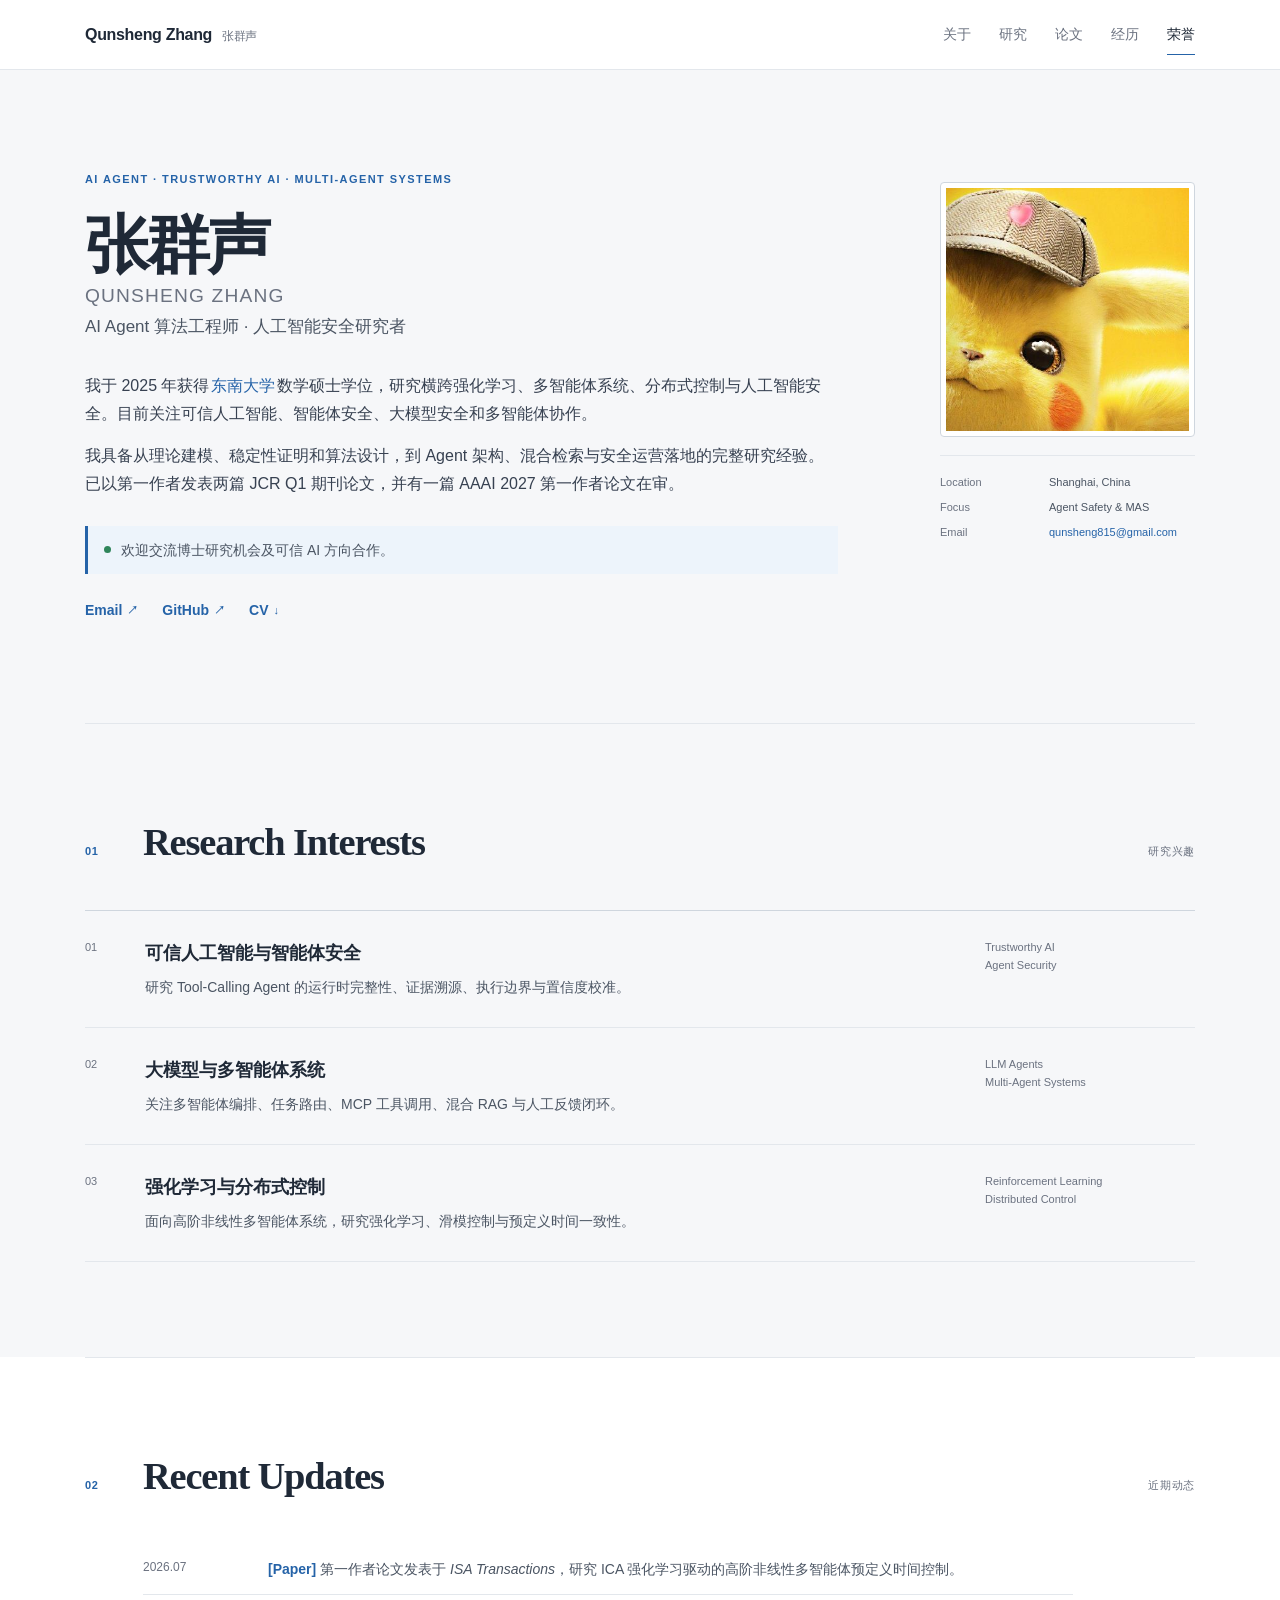
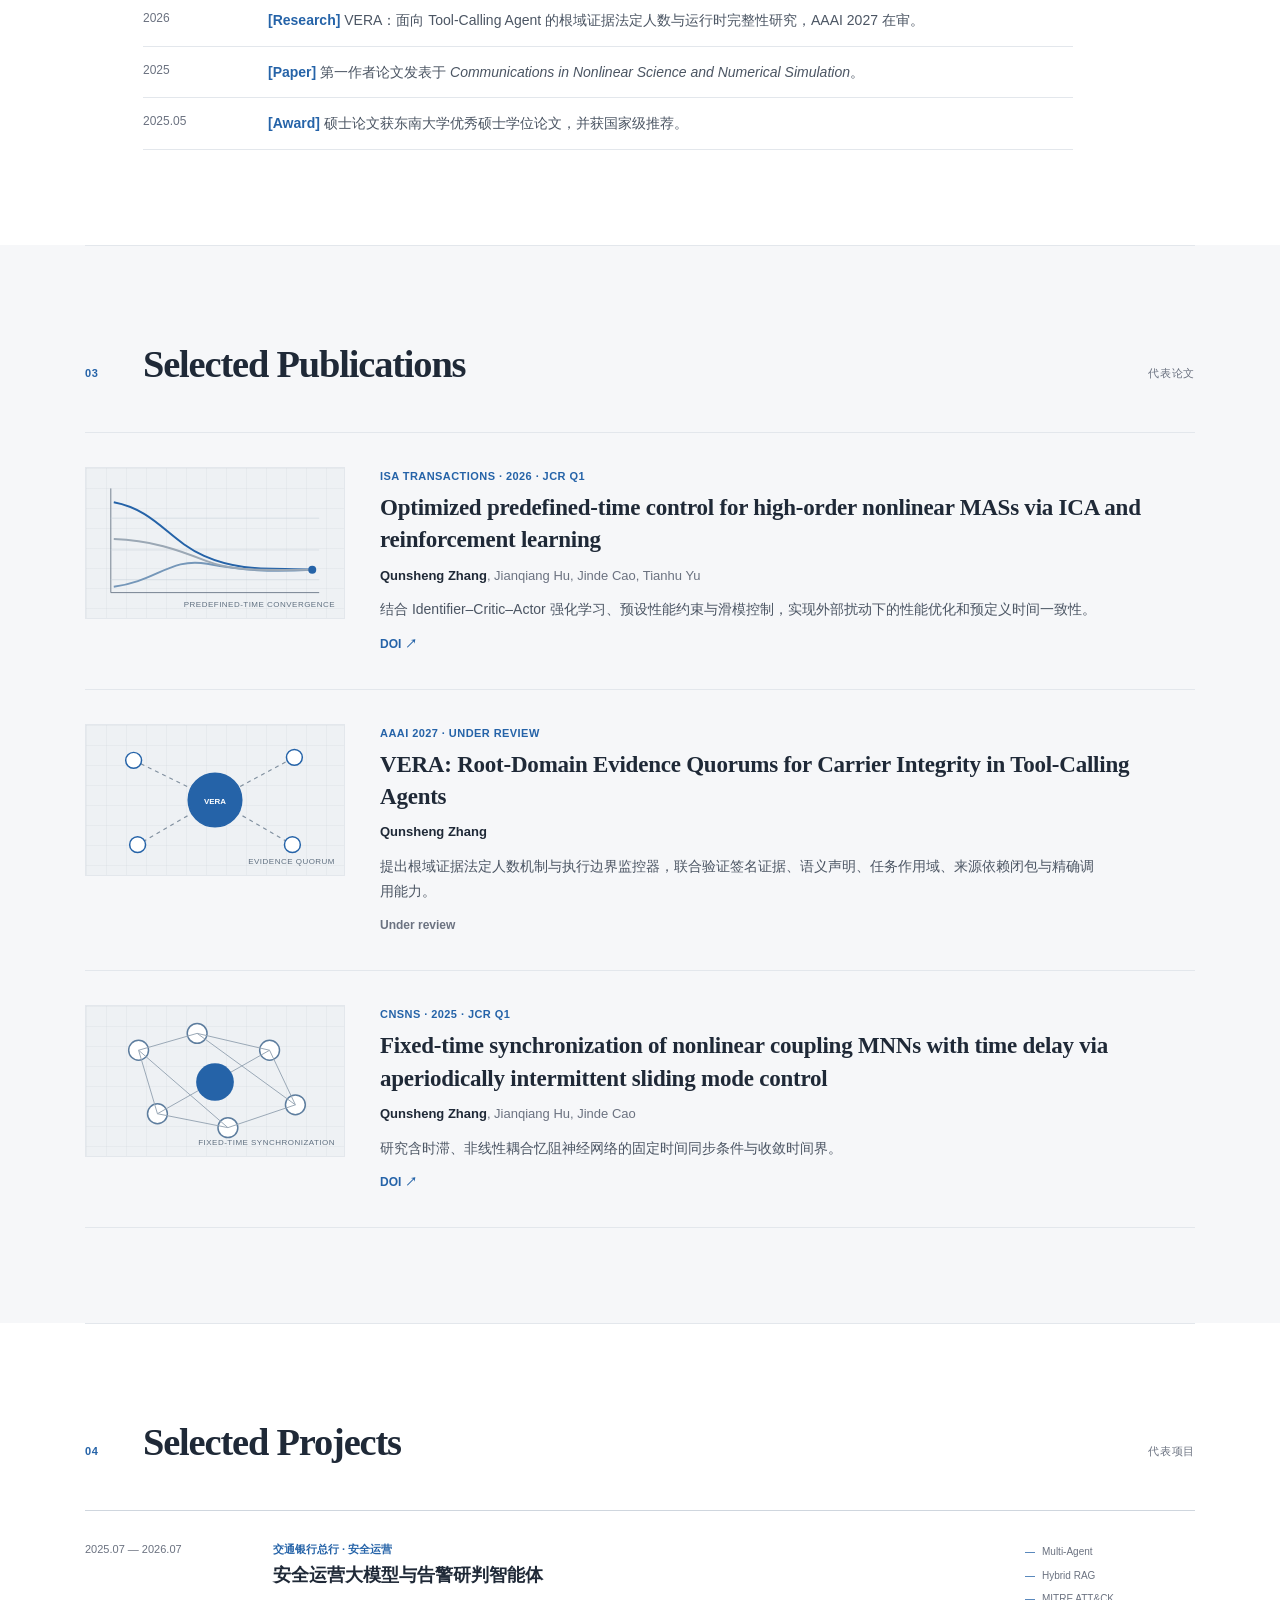
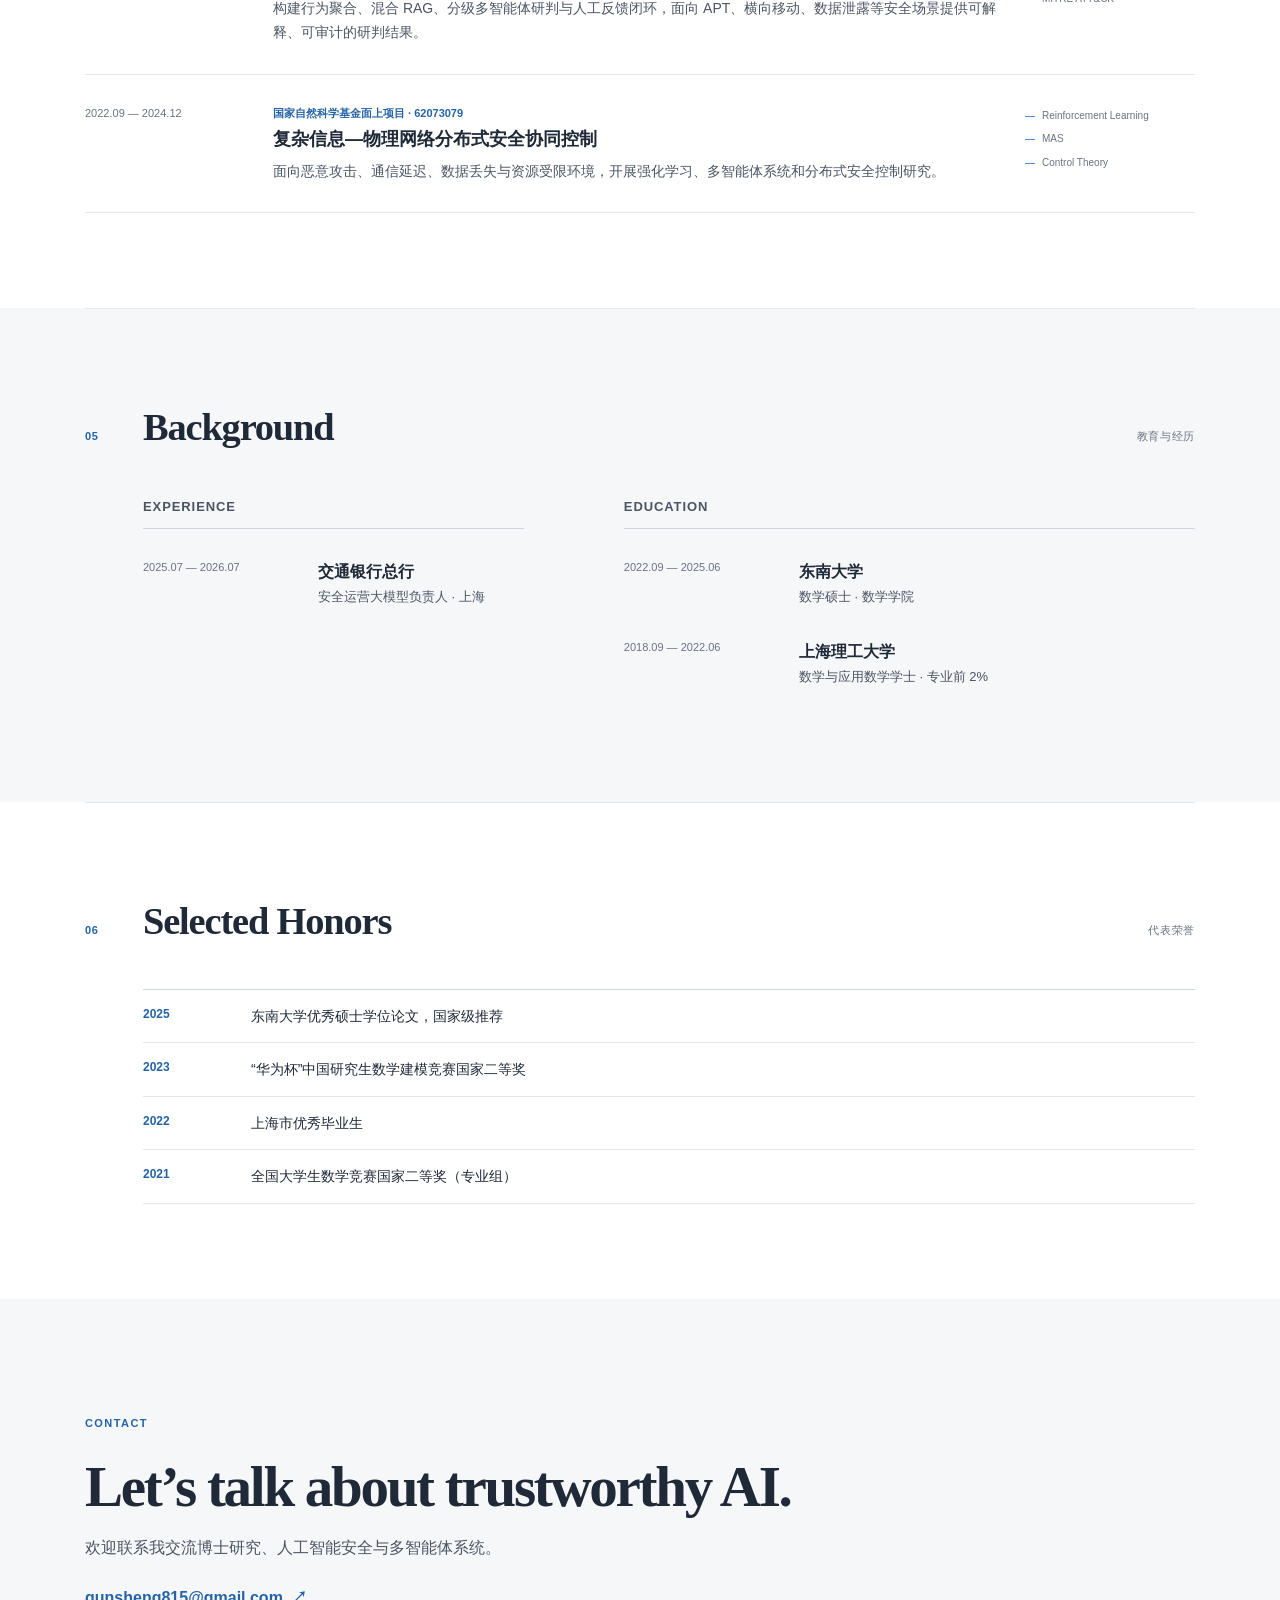
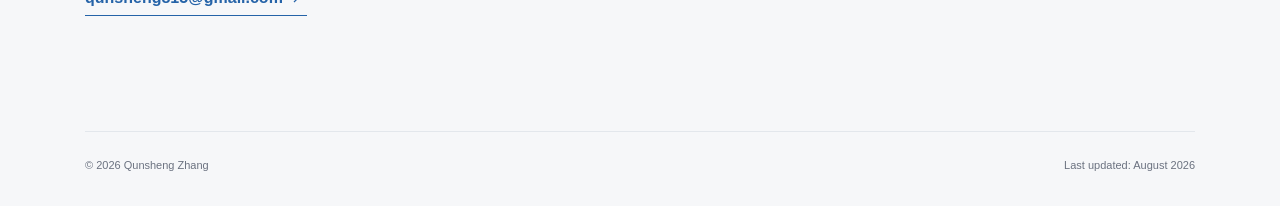
==== commit eb6812bc: "Refine portfolio into a clean academic homepage" ====
--- a/index.html
+++ b/index.html
@@ -5,13 +5,13 @@
     <meta name="viewport" content="width=device-width, initial-scale=1.0" />
     <meta
       name="description"
-      content="张群声的个人主页——AI Agent 算法工程师与人工智能安全研究者，专注可信人工智能、多智能体系统、强化学习与安全智能体。"
+      content="张群声的个人学术主页——人工智能安全研究者与 AI Agent 算法工程师，研究方向包括可信人工智能、智能体安全、多智能体系统与强化学习。"
     />
-    <meta name="theme-color" content="#0a0d0c" />
-    <meta property="og:title" content="张群声｜AI Agent & AI Safety" />
+    <meta name="theme-color" content="#ffffff" />
+    <meta property="og:title" content="张群声｜Qunsheng Zhang" />
     <meta
       property="og:description"
-      content="从数学证明到生产系统：让智能体更可靠，让算法经得起证明。"
+      content="AI Agent 算法工程师与人工智能安全研究者。"
     />
     <meta property="og:type" content="website" />
     <meta property="og:url" content="https://usst-zqs.github.io/" />
@@ -19,7 +19,7 @@
     <link rel="icon" href="assets/favicon.svg" type="image/svg+xml" />
     <link rel="preload" href="assets/avatar.jpg" as="image" />
     <link rel="stylesheet" href="styles.css" />
-    <title>张群声｜AI Agent & AI Safety</title>
+    <title>张群声｜Qunsheng Zhang</title>
 
     <script type="application/ld+json">
       {
@@ -30,7 +30,7 @@
         "url": "https://usst-zqs.github.io/",
         "image": "https://usst-zqs.github.io/assets/avatar.jpg",
         "email": "mailto:qunsheng815@gmail.com",
-        "jobTitle": "AI Agent Algorithm Engineer & AI Safety Researcher",
+        "jobTitle": "AI Agent Algorithm Engineer and AI Safety Researcher",
         "alumniOf": {
           "@type": "CollegeOrUniversity",
           "name": "Southeast University"
@@ -42,398 +42,303 @@
 
   <body>
     <a class="skip-link" href="#main">跳到正文</a>
-    <div class="cursor-glow" aria-hidden="true"></div>
-    <div class="noise" aria-hidden="true"></div>
 
     <header class="site-header" data-header>
-      <a class="brand" href="#top" aria-label="返回首页">
-        <span class="brand-mark">ZQS<span>.</span></span>
-        <span class="brand-meta">AI SAFETY<br />RESEARCHER</span>
-      </a>
-
-      <button class="menu-toggle" type="button" aria-expanded="false" aria-controls="site-nav">
-        <span></span><span></span>
-        <span class="sr-only">打开导航菜单</span>
-      </button>
-
-      <nav class="site-nav" id="site-nav" aria-label="主导航">
-        <a href="#capabilities">能力</a>
-        <a href="#work">研究与项目</a>
-        <a href="#publications">论文</a>
-        <a href="#experience">经历</a>
-      </nav>
-
-      <a class="header-contact" href="mailto:qunsheng815@gmail.com">
-        <span class="status-dot"></span> OPEN TO COLLABORATE
-      </a>
+      <div class="nav-shell">
+        <a class="site-name" href="#top">
+          <span>Qunsheng Zhang</span>
+          <small>张群声</small>
+        </a>
+
+        <button class="menu-button" type="button" aria-expanded="false" aria-controls="site-nav" aria-label="打开导航菜单">
+          <span></span><span></span>
+          <em>菜单</em>
+        </button>
+
+        <nav class="site-nav" id="site-nav" aria-label="主导航">
+          <a href="#about">关于</a>
+          <a href="#research">研究</a>
+          <a href="#publications">论文</a>
+          <a href="#experience">经历</a>
+          <a href="#honors">荣誉</a>
+        </nav>
+      </div>
     </header>
 
     <main id="main">
-      <section class="hero" id="top" aria-labelledby="hero-title">
-        <canvas id="agent-field" aria-hidden="true"></canvas>
-        <div class="hero-vignette" aria-hidden="true"></div>
-
-        <div class="hero-copy">
-          <p class="eyebrow hero-enter" style="--delay: 0ms">
-            <span>AI AGENT</span><span>TRUSTWORTHY AI</span><span>MULTI-AGENT SYSTEMS</span>
+      <section class="intro page-shell" id="top" aria-labelledby="intro-title">
+        <div class="intro-main">
+          <p class="overline">AI AGENT · TRUSTWORTHY AI · MULTI-AGENT SYSTEMS</p>
+          <h1 id="intro-title">张群声 <span>Qunsheng Zhang</span></h1>
+          <p class="role">AI Agent 算法工程师 · 人工智能安全研究者</p>
+
+          <div class="intro-copy" id="about">
+            <p>
+              我于 2025 年获得<a href="https://www.seu.edu.cn/" target="_blank" rel="noreferrer">东南大学</a>数学硕士学位，研究横跨强化学习、多智能体系统、分布式控制与人工智能安全。目前关注可信人工智能、智能体安全、大模型安全和多智能体协作。
+            </p>
+            <p>
+              我具备从理论建模、稳定性证明和算法设计，到 Agent 架构、混合检索与安全运营落地的完整研究经验。已以第一作者发表两篇 JCR Q1 期刊论文，并有一篇 AAAI 2027 第一作者论文在审。
+            </p>
+          </div>
+
+          <p class="availability">
+            <span></span>
+            欢迎交流博士研究机会及可信 AI 方向合作。
           </p>
-          <p class="hero-name hero-enter" style="--delay: 90ms">张群声 <span>/ QUNSHENG ZHANG</span></p>
-          <h1 id="hero-title" class="hero-enter" style="--delay: 160ms">
-            让智能体更可靠，<br />
-            <em>让算法经得起证明。</em>
-          </h1>
-          <p class="hero-intro hero-enter" style="--delay: 250ms">
-            我是一名人工智能安全研究者与 AI Agent 算法工程师，<br />
-            把数学严谨性带进真实世界的智能系统。
-          </p>
-          <div class="hero-actions hero-enter" style="--delay: 330ms">
-            <a class="primary-action" href="#work">
-              查看代表工作
-              <svg viewBox="0 0 20 20" aria-hidden="true"><path d="M4 10h11M10 5l5 5-5 5" /></svg>
-            </a>
-            <a class="text-action" href="assets/Qunsheng-Zhang-Resume.pdf" download>
-              下载简历 <span>PDF · 中文</span>
-            </a>
+
+          <div class="social-links" aria-label="联系方式与个人链接">
+            <a href="mailto:qunsheng815@gmail.com">Email</a>
+            <a href="https://github.com/USST-ZQS" target="_blank" rel="noreferrer">GitHub</a>
+            <a href="assets/Qunsheng-Zhang-Resume.pdf" download>CV</a>
           </div>
         </div>
 
-        <div class="hero-portrait hero-enter" style="--delay: 380ms">
-          <div class="portrait-frame">
-            <img src="assets/avatar.jpg" alt="张群声的 GitHub 头像" width="480" height="480" />
-            <span class="portrait-scan" aria-hidden="true"></span>
-          </div>
-          <p><span>BASED IN</span> SHANGHAI, CHINA</p>
-        </div>
-
-        <div class="hero-proof hero-enter" style="--delay: 440ms" aria-label="核心成果">
-          <div><strong>02</strong><span>第一作者<br />JCR Q1 论文</span></div>
-          <div><strong>01</strong><span>AAAI 2027<br />第一作者在投</span></div>
-          <div><strong>985</strong><span>东南大学<br />数学硕士</span></div>
-          <div><strong>TOP 2%</strong><span>本科专业<br />排名</span></div>
-        </div>
-
-        <a class="scroll-cue" href="#capabilities" aria-label="继续向下浏览">
-          <span>SCROLL TO EXPLORE</span>
-          <i></i>
-        </a>
-      </section>
-
-      <section class="manifesto section-pad" id="capabilities" aria-labelledby="capabilities-title">
-        <div class="section-kicker reveal">
-          <span>01 / CAPABILITIES</span>
-          <span>从理论边界到真实系统</span>
-        </div>
-
-        <div class="manifesto-grid">
-          <h2 id="capabilities-title" class="display-heading reveal">
-            FROM <span>PROOF</span><br />
-            TO <span>PRODUCTION.</span>
-          </h2>
-          <div class="manifesto-copy reveal">
-            <p>
-              我的能力不止于训练模型。研究中，我把问题写成可证明的数学命题；工程中，我把推理过程做成可解释、可审计的系统。
-            </p>
-            <p class="manifesto-note">数学 × 控制 × AI 安全，是我的独特交叉坐标。</p>
-          </div>
-        </div>
-
-        <div class="capability-list">
-          <article class="capability reveal">
-            <span class="capability-index">01</span>
-            <h3>Research<br />研究建模</h3>
-            <p>从复杂系统中抽象关键变量，完成理论建模、稳定性分析、算法设计与实验验证。</p>
-            <ul aria-label="研究建模关键词">
-              <li>Reinforcement Learning</li>
-              <li>Distributed Control</li>
-              <li>Sliding Mode Control</li>
-            </ul>
-          </article>
-          <article class="capability reveal">
-            <span class="capability-index">02</span>
-            <h3>Agent Systems<br />智能体系统</h3>
-            <p>设计多智能体分工、任务路由与工具调用机制，让复杂推理具备结构、边界与反馈闭环。</p>
-            <ul aria-label="智能体系统关键词">
-              <li>Multi-Agent Orchestration</li>
-              <li>RAG & MCP</li>
-              <li>Human-in-the-loop</li>
-            </ul>
-          </article>
-          <article class="capability reveal">
-            <span class="capability-index">03</span>
-            <h3>AI Safety<br />可信与安全</h3>
-            <p>关注证据溯源、运行时完整性与置信度校准，让智能体的每个结论都能被检查。</p>
-            <ul aria-label="人工智能安全关键词">
-              <li>Carrier Integrity</li>
-              <li>Evidence Provenance</li>
-              <li>Security Operations</li>
-            </ul>
-          </article>
-        </div>
-      </section>
-
-      <section class="selected-work" id="work" aria-labelledby="work-title">
-        <div class="section-pad work-heading">
-          <div class="section-kicker reveal">
-            <span>02 / SELECTED WORK</span>
-            <span>代表研究与真实应用</span>
-          </div>
-          <h2 id="work-title" class="display-heading reveal">SELECTED<br /><span>WORK.</span></h2>
-        </div>
-
-        <article class="case-study case-vera">
-          <div class="case-copy reveal">
-            <p class="case-number">CASE / 01</p>
-            <p class="case-label">AI AGENT SECURITY · AAAI 2027 UNDER REVIEW</p>
-            <h3>VERA</h3>
-            <p class="case-subtitle">Tool-Calling Agent 的运行时完整性研究</p>
-            <p class="case-description">
-              面向工具调用智能体的载体完整性风险，提出根域证据法定人数机制与执行边界监控器，联合验证签名证据、语义声明、任务作用域与精确调用能力。
-            </p>
-            <dl class="case-facts">
-              <div><dt>ROLE</dt><dd>第一作者</dd></div>
-              <div><dt>VENUE</dt><dd>AAAI 2027 · Under Review</dd></div>
-              <div><dt>OUTPUT</dt><dd>Benchmark + Mechanism + Model Checking</dd></div>
-            </dl>
-          </div>
-
-          <div class="vera-visual reveal" aria-label="VERA 证据法定人数机制示意图">
-            <div class="vera-grid" aria-hidden="true"></div>
-            <p class="visual-caption">ROOT-DOMAIN EVIDENCE QUORUM</p>
-            <div class="quorum" aria-hidden="true">
-              <span class="q-node q-a"><i></i> SIGNATURE</span>
-              <span class="q-node q-b"><i></i> SEMANTIC</span>
-              <span class="q-node q-c"><i></i> SCOPE</span>
-              <span class="q-node q-d"><i></i> CAPABILITY</span>
-              <span class="q-core"><b>VERA</b><small>ALLOW</small></span>
-              <svg viewBox="0 0 600 600" preserveAspectRatio="none">
-                <path d="M100 120L300 300L505 95M300 300L492 490M300 300L88 488" />
-                <circle cx="195" cy="210" r="3" /><circle cx="405" cy="202" r="3" />
-                <circle cx="400" cy="400" r="3" /><circle cx="198" cy="398" r="3" />
+        <aside class="profile" aria-label="个人资料">
+          <img src="assets/avatar.jpg" alt="张群声使用的 GitHub 头像" width="460" height="460" />
+          <dl>
+            <div><dt>Location</dt><dd>Shanghai, China</dd></div>
+            <div><dt>Focus</dt><dd>Agent Safety & MAS</dd></div>
+            <div><dt>Email</dt><dd><a href="mailto:qunsheng815@gmail.com">qunsheng815@gmail.com</a></dd></div>
+          </dl>
+        </aside>
+      </section>
+
+      <section class="research page-shell section" id="research" aria-labelledby="research-title">
+        <header class="section-heading">
+          <p>01</p>
+          <h2 id="research-title">Research Interests</h2>
+          <span>研究兴趣</span>
+        </header>
+
+        <div class="interest-list">
+          <article>
+            <span>01</span>
+            <div>
+              <h3>可信人工智能与智能体安全</h3>
+              <p>研究 Tool-Calling Agent 的运行时完整性、证据溯源、执行边界与置信度校准。</p>
+            </div>
+            <p>Trustworthy AI<br />Agent Security</p>
+          </article>
+          <article>
+            <span>02</span>
+            <div>
+              <h3>大模型与多智能体系统</h3>
+              <p>关注多智能体编排、任务路由、MCP 工具调用、混合 RAG 与人工反馈闭环。</p>
+            </div>
+            <p>LLM Agents<br />Multi-Agent Systems</p>
+          </article>
+          <article>
+            <span>03</span>
+            <div>
+              <h3>强化学习与分布式控制</h3>
+              <p>面向高阶非线性多智能体系统，研究强化学习、滑模控制与预定义时间一致性。</p>
+            </div>
+            <p>Reinforcement Learning<br />Distributed Control</p>
+          </article>
+        </div>
+      </section>
+
+      <section class="updates page-shell section" aria-labelledby="updates-title">
+        <header class="section-heading">
+          <p>02</p>
+          <h2 id="updates-title">Recent Updates</h2>
+          <span>近期动态</span>
+        </header>
+
+        <div class="update-list">
+          <article>
+            <time datetime="2026-07">2026.07</time>
+            <p><strong>[Paper]</strong> 第一作者论文发表于 <em>ISA Transactions</em>，研究 ICA 强化学习驱动的高阶非线性多智能体预定义时间控制。</p>
+          </article>
+          <article>
+            <time datetime="2026">2026</time>
+            <p><strong>[Research]</strong> VERA：面向 Tool-Calling Agent 的根域证据法定人数与运行时完整性研究，AAAI 2027 在审。</p>
+          </article>
+          <article>
+            <time datetime="2025">2025</time>
+            <p><strong>[Paper]</strong> 第一作者论文发表于 <em>Communications in Nonlinear Science and Numerical Simulation</em>。</p>
+          </article>
+          <article>
+            <time datetime="2025-05">2025.05</time>
+            <p><strong>[Award]</strong> 硕士论文获东南大学优秀硕士学位论文，并获国家级推荐。</p>
+          </article>
+        </div>
+      </section>
+
+      <section class="publications page-shell section" id="publications" aria-labelledby="publications-title">
+        <header class="section-heading">
+          <p>03</p>
+          <h2 id="publications-title">Selected Publications</h2>
+          <span>代表论文</span>
+        </header>
+
+        <ol class="publication-list">
+          <li class="publication">
+            <div class="paper-figure figure-ica" aria-hidden="true">
+              <svg viewBox="0 0 260 150">
+                <path class="axis" d="M25 20v105h210" />
+                <path class="grid" d="M25 50h210M25 82h210M25 112h210" />
+                <path class="curve a" d="M28 34c42 8 55 38 91 54s66 12 109 14" />
+                <path class="curve b" d="M28 119c42-5 58-30 94-23s64 8 106 6" />
+                <path class="curve c" d="M28 71c37 1 65 11 93 22s59 9 107 9" />
+                <circle cx="228" cy="102" r="4" />
               </svg>
-            </div>
-            <p class="visual-status"><span></span> EXECUTION BOUNDARY VERIFIED</p>
-          </div>
-        </article>
-
-        <article class="case-study case-soc">
-          <div class="case-copy reveal">
-            <p class="case-number">CASE / 02</p>
-            <p class="case-label">BANKING SECURITY · APPLIED AI</p>
-            <h3>安全运营<br />大模型</h3>
-            <p class="case-subtitle">把高噪声告警变成可审计的研判证据</p>
-            <p class="case-description">
-              面向银行 SOC 的高误报、多源异构数据与人工复核负担，设计“行为聚合—混合 RAG—分级多智能体研判—人工反馈”闭环。
-            </p>
-            <dl class="case-facts">
-              <div><dt>ROLE</dt><dd>安全运营大模型负责人</dd></div>
-              <div><dt>SYSTEM</dt><dd>L1 分诊 + L2 研判 + 专项 Agent</dd></div>
-              <div><dt>FOCUS</dt><dd>可解释 · 可审计 · 人工在环</dd></div>
-            </dl>
-          </div>
-
-          <div class="soc-visual reveal" aria-label="安全告警智能研判流程示意图">
-            <p class="visual-caption">ALERT INTELLIGENCE PIPELINE</p>
-            <div class="pipeline" aria-hidden="true">
-              <div class="pipeline-stage">
-                <span>01</span><b>BEHAVIOR<br />AGGREGATION</b><i>LOG / FLOW / EDR</i>
+              <span>Predefined-time convergence</span>
+            </div>
+            <div class="paper-copy">
+              <p class="paper-venue">ISA Transactions · 2026 · JCR Q1</p>
+              <h3>Optimized predefined-time control for high-order nonlinear MASs via ICA and reinforcement learning</h3>
+              <p class="authors"><strong>Qunsheng Zhang</strong>, Jianqiang Hu, Jinde Cao, Tianhu Yu</p>
+              <p class="paper-summary">结合 Identifier–Critic–Actor 强化学习、预设性能约束与滑模控制，实现外部扰动下的性能优化和预定义时间一致性。</p>
+              <div class="paper-links">
+                <a href="https://doi.org/10.1016/j.isatra.2026.06.029" target="_blank" rel="noreferrer">DOI ↗</a>
               </div>
-              <div class="pipeline-arrow"><i></i></div>
-              <div class="pipeline-stage">
-                <span>02</span><b>HYBRID<br />RETRIEVAL</b><i>VECTOR / BM25 / IOC</i>
+            </div>
+          </li>
+
+          <li class="publication">
+            <div class="paper-figure figure-vera" aria-hidden="true">
+              <svg viewBox="0 0 260 150">
+                <path d="M48 35L130 75L210 32M130 75L208 120M130 75L52 120" />
+                <circle cx="130" cy="75" r="27" />
+                <circle cx="48" cy="35" r="8" />
+                <circle cx="210" cy="32" r="8" />
+                <circle cx="208" cy="120" r="8" />
+                <circle cx="52" cy="120" r="8" />
+                <text x="130" y="79">VERA</text>
+              </svg>
+              <span>Evidence quorum</span>
+            </div>
+            <div class="paper-copy">
+              <p class="paper-venue">AAAI 2027 · Under Review</p>
+              <h3>VERA: Root-Domain Evidence Quorums for Carrier Integrity in Tool-Calling Agents</h3>
+              <p class="authors"><strong>Qunsheng Zhang</strong></p>
+              <p class="paper-summary">提出根域证据法定人数机制与执行边界监控器，联合验证签名证据、语义声明、任务作用域、来源依赖闭包与精确调用能力。</p>
+              <div class="paper-links"><span>Under review</span></div>
+            </div>
+          </li>
+
+          <li class="publication">
+            <div class="paper-figure figure-sync" aria-hidden="true">
+              <svg viewBox="0 0 260 150">
+                <g class="nodes">
+                  <circle cx="53" cy="44" r="10" /><circle cx="112" cy="27" r="10" />
+                  <circle cx="185" cy="44" r="10" /><circle cx="211" cy="99" r="10" />
+                  <circle cx="143" cy="122" r="10" /><circle cx="72" cy="108" r="10" />
+                </g>
+                <g class="edges">
+                  <path d="M53 44L112 27L185 44L211 99L143 122L72 108Z" />
+                  <path d="M53 44L143 122M112 27L211 99M185 44L72 108" />
+                </g>
+                <circle class="center" cx="130" cy="76" r="19" />
+              </svg>
+              <span>Fixed-time synchronization</span>
+            </div>
+            <div class="paper-copy">
+              <p class="paper-venue">CNSNS · 2025 · JCR Q1</p>
+              <h3>Fixed-time synchronization of nonlinear coupling MNNs with time delay via aperiodically intermittent sliding mode control</h3>
+              <p class="authors"><strong>Qunsheng Zhang</strong>, Jianqiang Hu, Jinde Cao</p>
+              <p class="paper-summary">研究含时滞、非线性耦合忆阻神经网络的固定时间同步条件与收敛时间界。</p>
+              <div class="paper-links">
+                <a href="https://doi.org/10.1016/j.cnsns.2025.108995" target="_blank" rel="noreferrer">DOI ↗</a>
               </div>
-              <div class="pipeline-arrow"><i></i></div>
-              <div class="pipeline-stage active">
-                <span>03</span><b>MULTI-AGENT<br />REASONING</b><i>TRIAGE / REVIEW</i>
-              </div>
-              <div class="pipeline-arrow"><i></i></div>
-              <div class="pipeline-stage">
-                <span>04</span><b>AUDITABLE<br />DECISION</b><i>EVIDENCE / HUMAN</i>
-              </div>
-            </div>
-            <div class="confidence" aria-hidden="true">
-              <span>CONFIDENCE CALIBRATION</span>
-              <i><b></b></i>
-              <strong>HUMAN REVIEW READY</strong>
-            </div>
-          </div>
-        </article>
-
-        <article class="case-study case-control">
-          <div class="case-copy reveal">
-            <p class="case-number">CASE / 03</p>
-            <p class="case-label">REINFORCEMENT LEARNING · CONTROL THEORY</p>
-            <h3>预定义时间<br />协同控制</h3>
-            <p class="case-subtitle">让复杂多智能体系统在指定时间内达成一致</p>
-            <p class="case-description">
-              将 ICA 强化学习、滑模控制与投影修正结合，在外部扰动下实现高阶非线性多智能体系统的性能优化与预定义时间一致性。
-            </p>
-            <dl class="case-facts">
-              <div><dt>ROLE</dt><dd>第一作者 · 核心研究者</dd></div>
-              <div><dt>VENUE</dt><dd>ISA Transactions · JCR Q1</dd></div>
-              <div><dt>METHOD</dt><dd>Identifier–Critic–Actor RL</dd></div>
-            </dl>
-          </div>
-
-          <div class="control-visual reveal" aria-label="多智能体预定义时间一致性示意图">
-            <p class="visual-caption">PREDEFINED-TIME CONVERGENCE</p>
-            <svg viewBox="0 0 720 560" role="img" aria-label="多个智能体轨迹在预定义时间 T 星处收敛">
-              <defs>
-                <linearGradient id="fadeLine" x1="0" x2="1">
-                  <stop offset="0" stop-color="#f4f1e8" stop-opacity=".1" />
-                  <stop offset=".7" stop-color="#c7ff4a" stop-opacity=".75" />
-                  <stop offset="1" stop-color="#c7ff4a" />
-                </linearGradient>
-              </defs>
-              <g class="chart-grid">
-                <path d="M75 70V475H655" />
-                <path d="M75 150H655M75 230H655M75 310H655M75 390H655" />
-              </g>
-              <g class="trajectories">
-                <path d="M80 115C170 125 205 195 285 248S420 280 565 284" />
-                <path d="M80 190C165 190 205 218 285 260S430 281 565 284" />
-                <path d="M80 430C170 415 210 350 290 320S420 288 565 284" />
-                <path d="M80 355C170 355 220 325 300 302S430 286 565 284" />
-              </g>
-              <path class="t-star" d="M565 70V475" />
-              <circle class="converge-dot" cx="565" cy="284" r="8" />
-              <text x="578" y="94">T*</text>
-              <text x="577" y="312">CONSENSUS</text>
-              <text x="76" y="512">t = 0</text>
-              <text x="618" y="512">TIME</text>
-            </svg>
-            <div class="equation" aria-hidden="true">lim <sub>t→T*</sub> ‖x<sub>i</sub>(t) − x<sub>j</sub>(t)‖ = 0</div>
-          </div>
-        </article>
-      </section>
-
-      <section class="publications section-pad" id="publications" aria-labelledby="publications-title">
-        <div class="section-kicker reveal">
-          <span>03 / PUBLICATIONS</span>
-          <span>第一作者研究成果</span>
-        </div>
-        <div class="publication-heading">
-          <h2 id="publications-title" class="display-heading reveal">RESEARCH<br /><span>OUTPUT.</span></h2>
-          <p class="reveal">聚焦多智能体控制、复杂网络同步与 Tool-Calling Agent 安全。</p>
-        </div>
-
-        <ol class="publication-list">
-          <li class="publication reveal">
-            <span class="pub-year">2026</span>
-            <div>
-              <p class="pub-meta">ISA TRANSACTIONS · JCR Q1 · FIRST AUTHOR</p>
-              <h3>Optimized predefined-time control for high-order nonlinear MASs via ICA and reinforcement learning</h3>
-              <p>Qunsheng Zhang, Jianqiang Hu, Jinde Cao, Tianhu Yu</p>
-            </div>
-            <a href="https://doi.org/10.1016/j.isatra.2026.06.029" target="_blank" rel="noreferrer" aria-label="打开论文 DOI">
-              DOI <svg viewBox="0 0 20 20" aria-hidden="true"><path d="M5 15L15 5M7 5h8v8" /></svg>
-            </a>
-          </li>
-          <li class="publication reveal">
-            <span class="pub-year">2025</span>
-            <div>
-              <p class="pub-meta">CNSNS · JCR Q1 · FIRST AUTHOR</p>
-              <h3>Fixed-time synchronization of nonlinear coupling MNNs with time delay via aperiodically intermittent sliding mode control</h3>
-              <p>Qunsheng Zhang, Jianqiang Hu, Jinde Cao</p>
-            </div>
-            <a href="https://doi.org/10.1016/j.cnsns.2025.108995" target="_blank" rel="noreferrer" aria-label="打开论文 DOI">
-              DOI <svg viewBox="0 0 20 20" aria-hidden="true"><path d="M5 15L15 5M7 5h8v8" /></svg>
-            </a>
-          </li>
-          <li class="publication reveal">
-            <span class="pub-year">2027</span>
-            <div>
-              <p class="pub-meta">AAAI 2027 · UNDER REVIEW · FIRST AUTHOR</p>
-              <h3>VERA: Root-Domain Evidence Quorums for Carrier Integrity in Tool-Calling Agents</h3>
-              <p>Qunsheng Zhang</p>
-            </div>
-            <span class="under-review">UNDER<br />REVIEW</span>
+            </div>
           </li>
         </ol>
       </section>
 
-      <section class="experience section-pad" id="experience" aria-labelledby="experience-title">
-        <div class="section-kicker reveal">
-          <span>04 / JOURNEY</span>
-          <span>研究与实践路径</span>
-        </div>
-        <div class="experience-grid">
-          <h2 id="experience-title" class="display-heading reveal">THE<br /><span>JOURNEY.</span></h2>
-
-          <div class="timeline">
-            <article class="timeline-item reveal">
-              <div class="timeline-date">2025.07 — 2026.07</div>
-              <div class="timeline-body">
-                <p>交通银行总行 · 上海</p>
-                <h3>安全运营大模型负责人</h3>
-                <p>负责告警研判智能体架构与关键算法，连接 Agent、RAG 与银行级安全运营场景。</p>
-              </div>
-            </article>
-            <article class="timeline-item reveal">
-              <div class="timeline-date">2022.09 — 2025.06</div>
-              <div class="timeline-body">
-                <p>东南大学 · 数学学院</p>
-                <h3>数学硕士</h3>
-                <p>研究强化学习、多智能体系统与分布式控制；硕士论文获国家级推荐。</p>
-              </div>
-            </article>
-            <article class="timeline-item reveal">
-              <div class="timeline-date">2018.09 — 2022.06</div>
-              <div class="timeline-body">
-                <p>上海理工大学 · 理学院</p>
-                <h3>数学与应用数学学士</h3>
-                <p>GPA 3.79/4.5，专业前 2%；上海市优秀毕业生。</p>
-              </div>
+      <section class="projects page-shell section" aria-labelledby="projects-title">
+        <header class="section-heading">
+          <p>04</p>
+          <h2 id="projects-title">Selected Projects</h2>
+          <span>代表项目</span>
+        </header>
+
+        <div class="project-list">
+          <article>
+            <p class="project-period">2025.07 — 2026.07</p>
+            <div>
+              <p class="project-context">交通银行总行 · 安全运营</p>
+              <h3>安全运营大模型与告警研判智能体</h3>
+              <p>构建行为聚合、混合 RAG、分级多智能体研判与人工反馈闭环，面向 APT、横向移动、数据泄露等安全场景提供可解释、可审计的研判结果。</p>
+            </div>
+            <ul>
+              <li>Multi-Agent</li>
+              <li>Hybrid RAG</li>
+              <li>MITRE ATT&CK</li>
+            </ul>
+          </article>
+          <article>
+            <p class="project-period">2022.09 — 2024.12</p>
+            <div>
+              <p class="project-context">国家自然科学基金面上项目 · 62073079</p>
+              <h3>复杂信息—物理网络分布式安全协同控制</h3>
+              <p>面向恶意攻击、通信延迟、数据丢失与资源受限环境，开展强化学习、多智能体系统和分布式安全控制研究。</p>
+            </div>
+            <ul>
+              <li>Reinforcement Learning</li>
+              <li>MAS</li>
+              <li>Control Theory</li>
+            </ul>
+          </article>
+        </div>
+      </section>
+
+      <section class="background page-shell section" id="experience" aria-labelledby="background-title">
+        <header class="section-heading">
+          <p>05</p>
+          <h2 id="background-title">Background</h2>
+          <span>教育与经历</span>
+        </header>
+
+        <div class="background-grid">
+          <div>
+            <h3>Experience</h3>
+            <article class="background-item">
+              <time>2025.07 — 2026.07</time>
+              <div><strong>交通银行总行</strong><span>安全运营大模型负责人 · 上海</span></div>
             </article>
           </div>
-        </div>
-
-        <div class="honors reveal" aria-label="代表荣誉">
-          <p>SELECTED HONORS</p>
-          <div class="honor-track">
-            <span>优秀硕士论文国家级推荐</span><i></i>
-            <span>“华为杯”研究生数学建模国家二等奖</span><i></i>
-            <span>全国大学生数学竞赛国家二等奖</span><i></i>
-            <span>上海市优秀毕业生</span>
+          <div>
+            <h3>Education</h3>
+            <article class="background-item">
+              <time>2022.09 — 2025.06</time>
+              <div><strong>东南大学</strong><span>数学硕士 · 数学学院</span></div>
+            </article>
+            <article class="background-item">
+              <time>2018.09 — 2022.06</time>
+              <div><strong>上海理工大学</strong><span>数学与应用数学学士 · 专业前 2%</span></div>
+            </article>
           </div>
         </div>
       </section>
 
-      <section class="beyond section-pad" aria-labelledby="beyond-title">
-        <div class="beyond-portrait reveal">
-          <img src="assets/avatar.jpg" alt="张群声使用的 GitHub 头像" width="640" height="640" loading="lazy" />
-          <div aria-hidden="true"></div>
-        </div>
-        <div class="beyond-copy reveal">
-          <p class="section-kicker"><span>05 / BEYOND RESEARCH</span></p>
-          <h2 id="beyond-title">严谨之外，<br /><em>也保持好奇。</em></h2>
-          <p>
-            数学训练让我尊重边界与证明，小提琴让我理解节奏与协作。研究之外，我喜欢羽毛球、篮球和滑冰——持续学习，也持续行动。
-          </p>
-          <p class="personal-note">小提琴十级 · 运动爱好者 · 上海</p>
-        </div>
-      </section>
-
-      <section class="contact section-pad" id="contact" aria-labelledby="contact-title">
-        <div class="contact-orbit" aria-hidden="true"><i></i><i></i><i></i></div>
-        <p class="section-kicker reveal"><span>06 / CONTACT</span></p>
-        <h2 id="contact-title" class="reveal">LET’S BUILD<br /><span>TRUSTWORTHY AI.</span></h2>
-        <p class="reveal">欢迎交流可信人工智能、智能体安全、多智能体系统与博士研究机会。</p>
-        <div class="contact-actions reveal">
-          <a href="mailto:qunsheng815@gmail.com" class="primary-action light">
-            发邮件给我
-            <svg viewBox="0 0 20 20" aria-hidden="true"><path d="M4 10h11M10 5l5 5-5 5" /></svg>
-          </a>
-          <a href="https://github.com/USST-ZQS" target="_blank" rel="noreferrer" class="contact-link">
-            GITHUB <span>↗</span>
-          </a>
-        </div>
+      <section class="honors page-shell section" id="honors" aria-labelledby="honors-title">
+        <header class="section-heading">
+          <p>06</p>
+          <h2 id="honors-title">Selected Honors</h2>
+          <span>代表荣誉</span>
+        </header>
+
+        <ul class="honor-list">
+          <li><span>2025</span><p>东南大学优秀硕士学位论文，国家级推荐</p></li>
+          <li><span>2023</span><p>“华为杯”中国研究生数学建模竞赛国家二等奖</p></li>
+          <li><span>2022</span><p>上海市优秀毕业生</p></li>
+          <li><span>2021</span><p>全国大学生数学竞赛国家二等奖（专业组）</p></li>
+        </ul>
+      </section>
+
+      <section class="contact page-shell" aria-labelledby="contact-title">
+        <p class="overline">CONTACT</p>
+        <h2 id="contact-title">Let’s talk about trustworthy AI.</h2>
+        <p>欢迎联系我交流博士研究、人工智能安全与多智能体系统。</p>
+        <a href="mailto:qunsheng815@gmail.com">qunsheng815@gmail.com <span>↗</span></a>
       </section>
     </main>
 
-    <footer class="site-footer">
-      <a class="brand-mark" href="#top">ZQS<span>.</span></a>
-      <p>© <span id="year"></span> QUNSHENG ZHANG</p>
-      <p>DESIGNED FOR CURIOSITY · BUILT WITH RIGOR</p>
+    <footer class="site-footer page-shell">
+      <p>© <span id="year"></span> Qunsheng Zhang</p>
+      <p>Last updated: August 2026</p>
     </footer>
 
     <script src="script.js"></script>
--- a/styles.css
+++ b/styles.css
@@ -1,15 +1,16 @@
 :root {
-  --ink: #0a0d0c;
-  --ink-2: #111513;
-  --paper: #f1eee5;
-  --paper-2: #d9d7ce;
-  --muted: #92978f;
-  --line: rgba(241, 238, 229, 0.18);
-  --acid: #c7ff4a;
-  --acid-soft: rgba(199, 255, 74, 0.14);
-  --max: 1480px;
-  --gutter: clamp(22px, 4.4vw, 76px);
-  --header-h: 86px;
+  --ink: #1f2937;
+  --ink-soft: #4b5563;
+  --muted: #6b7280;
+  --line: #e3e7ec;
+  --line-strong: #cfd6de;
+  --surface: #ffffff;
+  --canvas: #f6f7f9;
+  --blue: #2563a8;
+  --blue-dark: #174b80;
+  --blue-pale: #edf4fb;
+  --max-width: 1110px;
+  --header-height: 70px;
   --ease: cubic-bezier(0.22, 1, 0.36, 1);
 }
 
@@ -19,19 +20,18 @@
 
 html {
   scroll-behavior: smooth;
-  scrollbar-color: var(--acid) var(--ink);
+  scroll-padding-top: calc(var(--header-height) + 26px);
 }
 
 body {
   margin: 0;
-  background: var(--ink);
-  color: var(--paper);
-  font-family: Inter, "Helvetica Neue", "PingFang SC", "Microsoft YaHei", Arial, sans-serif;
+  color: var(--ink);
+  background: var(--canvas);
+  font-family: -apple-system, BlinkMacSystemFont, "Segoe UI", "PingFang SC", "Microsoft YaHei", Arial, sans-serif;
   font-size: 16px;
-  line-height: 1.65;
-  overflow-x: hidden;
+  line-height: 1.75;
+  -webkit-font-smoothing: antialiased;
   text-rendering: optimizeLegibility;
-  -webkit-font-smoothing: antialiased;
 }
 
 body.menu-open {
@@ -39,13 +39,18 @@
 }
 
 ::selection {
-  color: var(--ink);
-  background: var(--acid);
+  color: #fff;
+  background: var(--blue);
 }
 
 a {
-  color: inherit;
+  color: var(--blue);
   text-decoration: none;
+  text-underline-offset: 3px;
+}
+
+a:hover {
+  color: var(--blue-dark);
 }
 
 img,
@@ -54,141 +59,83 @@
   max-width: 100%;
 }
 
-button,
-a {
-  -webkit-tap-highlight-color: transparent;
-}
-
-button,
-input {
-  font: inherit;
-}
-
 h1,
 h2,
 h3,
-p {
+p,
+dl,
+dd {
   margin-top: 0;
 }
 
-.sr-only {
-  position: absolute;
-  width: 1px;
-  height: 1px;
-  padding: 0;
-  margin: -1px;
-  overflow: hidden;
-  clip: rect(0, 0, 0, 0);
-  white-space: nowrap;
-  border: 0;
+button {
+  font: inherit;
+}
+
+.page-shell,
+.nav-shell {
+  width: min(calc(100% - 40px), var(--max-width));
+  margin-inline: auto;
 }
 
 .skip-link {
   position: fixed;
+  z-index: 1000;
+  top: -70px;
   left: 20px;
-  top: -100px;
-  z-index: 1000;
-  padding: 12px 18px;
-  color: var(--ink);
-  background: var(--acid);
+  padding: 10px 15px;
+  color: #fff;
+  background: var(--blue);
   transition: top 0.2s ease;
 }
 
 .skip-link:focus {
-  top: 20px;
-}
-
-.noise {
-  position: fixed;
-  inset: 0;
-  z-index: 50;
-  opacity: 0.035;
-  pointer-events: none;
-  background-image: url("data:image/svg+xml,%3Csvg viewBox='0 0 180 180' xmlns='http://www.w3.org/2000/svg'%3E%3Cfilter id='n'%3E%3CfeTurbulence type='fractalNoise' baseFrequency='.9' numOctaves='4' stitchTiles='stitch'/%3E%3C/filter%3E%3Crect width='100%25' height='100%25' filter='url(%23n)' opacity='.55'/%3E%3C/svg%3E");
-}
-
-.cursor-glow {
-  position: fixed;
-  z-index: 0;
-  width: 360px;
-  aspect-ratio: 1;
-  left: 0;
-  top: 0;
-  border-radius: 50%;
-  pointer-events: none;
-  opacity: 0;
-  background: radial-gradient(circle, rgba(199, 255, 74, 0.06), transparent 65%);
-  transform: translate(-50%, -50%);
-  transition: opacity 0.4s ease;
-}
-
-.section-pad {
-  padding-inline: var(--gutter);
+  top: 12px;
 }
 
 .site-header {
-  position: fixed;
+  position: sticky;
   z-index: 100;
   top: 0;
-  left: 0;
-  right: 0;
-  height: var(--header-h);
-  display: grid;
-  grid-template-columns: 1fr auto 1fr;
-  align-items: center;
-  padding: 0 var(--gutter);
-  border-bottom: 1px solid transparent;
-  transition: background 0.35s ease, border-color 0.35s ease, height 0.35s ease;
-}
-
-.site-header.scrolled {
-  height: 70px;
-  background: rgba(10, 13, 12, 0.82);
-  border-color: var(--line);
-  -webkit-backdrop-filter: blur(18px);
-  backdrop-filter: blur(18px);
-}
-
-.brand {
+  height: var(--header-height);
+  background: rgba(255, 255, 255, 0.94);
+  border-bottom: 1px solid var(--line);
+  -webkit-backdrop-filter: blur(14px);
+  backdrop-filter: blur(14px);
+}
+
+.nav-shell {
   display: flex;
   align-items: center;
-  gap: 14px;
-  width: fit-content;
-}
-
-.brand-mark {
-  font-size: 25px;
-  line-height: 1;
-  font-weight: 900;
-  letter-spacing: -0.06em;
-}
-
-.brand-mark span {
-  color: var(--acid);
-}
-
-.brand-meta {
-  padding-left: 14px;
-  border-left: 1px solid var(--line);
-  color: var(--muted);
-  font: 600 8px/1.35 "SFMono-Regular", Consolas, monospace;
-  letter-spacing: 0.14em;
+  justify-content: space-between;
+  height: 100%;
+}
+
+.site-name {
+  display: flex;
+  align-items: baseline;
+  gap: 10px;
+  color: var(--ink);
+  font-weight: 720;
+  letter-spacing: -0.02em;
+}
+
+.site-name small {
+  color: var(--muted);
+  font-size: 12px;
+  font-weight: 500;
 }
 
 .site-nav {
   display: flex;
-  gap: clamp(22px, 2.5vw, 48px);
-}
-
-.site-nav a,
-.header-contact {
+  align-items: center;
+  gap: 28px;
+}
+
+.site-nav a {
   position: relative;
-  font: 600 11px/1 "SFMono-Regular", Consolas, monospace;
-  letter-spacing: 0.08em;
-}
-
-.site-nav a {
-  color: var(--paper-2);
+  color: var(--muted);
+  font-size: 14px;
   transition: color 0.2s ease;
 }
 
@@ -199,1843 +146,876 @@
   right: 100%;
   bottom: -8px;
   height: 1px;
-  background: var(--acid);
-  transition: right 0.35s var(--ease);
+  background: var(--blue);
+  transition: right 0.25s ease;
 }
 
 .site-nav a:hover,
-.site-nav a:focus-visible {
-  color: var(--acid);
+.site-nav a.active {
+  color: var(--ink);
 }
 
 .site-nav a:hover::after,
-.site-nav a:focus-visible::after {
+.site-nav a.active::after {
   right: 0;
 }
 
-.header-contact {
-  justify-self: end;
+.menu-button {
+  display: none;
+}
+
+.intro {
+  display: grid;
+  grid-template-columns: minmax(0, 1fr) 255px;
+  gap: clamp(50px, 8vw, 105px);
+  align-items: start;
+  padding-top: clamp(70px, 8vw, 100px);
+  padding-bottom: clamp(70px, 8vw, 100px);
+}
+
+.intro-main {
+  max-width: 760px;
+  animation: introIn 0.7s var(--ease) both;
+}
+
+@keyframes introIn {
+  from { opacity: 0; transform: translateY(12px); }
+  to { opacity: 1; transform: translateY(0); }
+}
+
+.overline {
+  margin-bottom: 20px;
+  color: var(--blue);
+  font-size: 11px;
+  font-weight: 700;
+  letter-spacing: 0.13em;
+}
+
+.intro h1 {
+  margin-bottom: 5px;
+  font-family: Georgia, "Times New Roman", "Songti SC", serif;
+  font-size: clamp(42px, 5vw, 66px);
+  line-height: 1.15;
+  font-weight: 600;
+  letter-spacing: -0.045em;
+}
+
+.intro h1 span {
+  display: block;
+  margin-top: 2px;
+  color: var(--muted);
+  font-family: -apple-system, BlinkMacSystemFont, "Segoe UI", Arial, sans-serif;
+  font-size: 0.3em;
+  font-weight: 500;
+  letter-spacing: 0.06em;
+  text-transform: uppercase;
+}
+
+.role {
+  margin-bottom: 30px;
+  color: var(--ink-soft);
+  font-size: 17px;
+  font-weight: 540;
+}
+
+.intro-copy {
+  color: #374151;
+  font-size: 16px;
+}
+
+.intro-copy p {
+  margin-bottom: 14px;
+}
+
+.intro-copy a {
+  margin-inline: 2px;
+}
+
+.availability {
   display: flex;
   align-items: center;
-  gap: 9px;
-  transition: color 0.2s ease;
-}
-
-.header-contact:hover,
-.header-contact:focus-visible {
-  color: var(--acid);
-}
-
-.status-dot {
+  gap: 10px;
+  margin: 28px 0 24px;
+  padding: 12px 16px;
+  border-left: 3px solid var(--blue);
+  color: var(--ink-soft);
+  background: var(--blue-pale);
+  font-size: 14px;
+}
+
+.availability span {
+  flex: none;
   width: 7px;
   height: 7px;
   border-radius: 50%;
-  background: var(--acid);
-  box-shadow: 0 0 0 0 rgba(199, 255, 74, 0.45);
-  animation: statusPulse 2.4s infinite;
-}
-
-@keyframes statusPulse {
-  70% { box-shadow: 0 0 0 9px rgba(199, 255, 74, 0); }
-  100% { box-shadow: 0 0 0 0 rgba(199, 255, 74, 0); }
-}
-
-.menu-toggle {
-  display: none;
-}
-
-.hero {
-  position: relative;
-  min-height: 100svh;
-  isolation: isolate;
-  overflow: hidden;
-  background:
-    linear-gradient(90deg, #090c0b 0%, rgba(9, 12, 11, 0.88) 37%, rgba(9, 12, 11, 0.28) 76%, #090c0b 100%),
-    radial-gradient(circle at 74% 48%, rgba(199, 255, 74, 0.075), transparent 28%),
-    #090c0b;
-}
-
-#agent-field,
-.hero-vignette {
-  position: absolute;
-  inset: 0;
-  width: 100%;
-  height: 100%;
-}
-
-#agent-field {
-  z-index: -2;
-  opacity: 0.7;
-}
-
-.hero-vignette {
-  z-index: -1;
-  pointer-events: none;
-  background:
-    linear-gradient(180deg, rgba(10, 13, 12, 0.25), transparent 25%, transparent 74%, #0a0d0c 100%),
-    linear-gradient(90deg, rgba(10, 13, 12, 0.65) 0, transparent 55%, rgba(10, 13, 12, 0.22));
-}
-
-.hero-copy {
-  position: absolute;
-  z-index: 2;
-  left: var(--gutter);
-  top: clamp(140px, 17vh, 190px);
-  width: min(820px, 62vw);
-}
-
-.eyebrow,
-.section-kicker,
-.case-label,
-.case-number,
-.visual-caption,
-.pub-meta {
-  font-family: "SFMono-Regular", Consolas, monospace;
-  letter-spacing: 0.11em;
-}
-
-.eyebrow {
+  background: #2f855a;
+}
+
+.social-links {
   display: flex;
-  align-items: center;
-  gap: 18px;
-  margin-bottom: clamp(22px, 3vh, 38px);
-  color: var(--muted);
-  font-size: 10px;
-}
-
-.eyebrow span {
-  display: flex;
-  align-items: center;
-  gap: 18px;
-}
-
-.eyebrow span:not(:last-child)::after {
-  content: "/";
-  color: var(--acid);
-}
-
-.hero-name {
-  margin-bottom: 8px;
-  color: var(--paper);
-  font-size: clamp(15px, 1.15vw, 20px);
-  font-weight: 800;
-  letter-spacing: 0.08em;
-}
-
-.hero-name span {
-  color: var(--muted);
-  font: 500 0.56em/1 "SFMono-Regular", Consolas, monospace;
-  letter-spacing: 0.12em;
-}
-
-.hero h1 {
-  max-width: 900px;
-  margin-bottom: clamp(22px, 3vh, 36px);
-  font-size: clamp(53px, 6.5vw, 112px);
-  line-height: 0.98;
-  letter-spacing: -0.065em;
-  font-weight: 800;
-}
-
-.hero h1 em,
-.display-heading span,
-.contact h2 span {
-  color: var(--acid);
-  font-family: Georgia, "Times New Roman", "Songti SC", serif;
-  font-weight: 400;
-  font-style: italic;
-  letter-spacing: -0.055em;
-}
-
-.hero-intro {
-  max-width: 580px;
-  margin-bottom: clamp(28px, 4vh, 44px);
-  color: var(--paper-2);
-  font-size: clamp(14px, 1.05vw, 18px);
-  line-height: 1.9;
-}
-
-.hero-actions {
-  display: flex;
-  align-items: center;
-  gap: 34px;
-}
-
-.primary-action {
+  flex-wrap: wrap;
+  gap: 10px 24px;
+}
+
+.social-links a {
   display: inline-flex;
   align-items: center;
-  justify-content: space-between;
-  gap: 42px;
-  min-width: 220px;
-  padding: 15px 18px 15px 22px;
-  color: var(--ink);
-  background: var(--acid);
-  border: 1px solid var(--acid);
-  font-size: 13px;
-  font-weight: 800;
-  transition: color 0.3s ease, background 0.3s ease;
-}
-
-.primary-action svg,
-.publication a svg {
-  width: 19px;
-  fill: none;
-  stroke: currentColor;
-  stroke-width: 1.7;
-}
-
-.primary-action:hover,
-.primary-action:focus-visible {
-  color: var(--acid);
-  background: transparent;
-}
-
-.primary-action:hover svg,
-.primary-action:focus-visible svg {
-  animation: arrowNudge 0.65s var(--ease);
-}
-
-@keyframes arrowNudge {
-  0%, 100% { transform: translateX(0); }
-  45% { transform: translateX(6px); }
-}
-
-.text-action {
-  padding-bottom: 5px;
-  border-bottom: 1px solid var(--muted);
-  color: var(--paper);
+  gap: 5px;
+  color: var(--blue);
+  font-size: 14px;
+  font-weight: 650;
+}
+
+.social-links a::after {
+  content: "↗";
+  font-size: 11px;
+  transition: transform 0.2s ease;
+}
+
+.social-links a[href$=".pdf"]::after {
+  content: "↓";
+}
+
+.social-links a:hover::after {
+  transform: translate(2px, -2px);
+}
+
+.social-links a[href$=".pdf"]:hover::after {
+  transform: translateY(2px);
+}
+
+.profile {
+  padding-top: 12px;
+  animation: introIn 0.7s 0.1s var(--ease) both;
+}
+
+.profile img {
+  width: 100%;
+  height: auto;
+  aspect-ratio: 1;
+  object-fit: cover;
+  padding: 5px;
+  background: var(--surface);
+  border: 1px solid var(--line-strong);
+  border-radius: 4px;
+}
+
+.profile dl {
+  margin: 18px 0 0;
+  padding-top: 14px;
+  border-top: 1px solid var(--line);
+}
+
+.profile dl > div {
+  display: grid;
+  grid-template-columns: 60px minmax(0, 1fr);
+  gap: 9px;
+  padding: 4px 0;
+  font-size: 11px;
+  line-height: 1.55;
+}
+
+.profile dt {
+  color: var(--muted);
+}
+
+.profile dd {
+  overflow-wrap: anywhere;
+  color: var(--ink-soft);
+}
+
+.section {
+  padding-top: clamp(65px, 8vw, 95px);
+  padding-bottom: clamp(65px, 8vw, 95px);
+  border-top: 1px solid var(--line);
+}
+
+.section-heading {
+  display: grid;
+  grid-template-columns: 42px minmax(0, 1fr) auto;
+  gap: 16px;
+  align-items: baseline;
+  margin-bottom: 45px;
+}
+
+.section-heading > p,
+.section-heading > span {
+  margin: 0;
+  color: var(--muted);
+  font-size: 11px;
+  letter-spacing: 0.06em;
+}
+
+.section-heading > p {
+  color: var(--blue);
+  font-weight: 700;
+}
+
+.section-heading h2 {
+  margin: 0;
+  font-family: Georgia, "Times New Roman", serif;
+  font-size: clamp(29px, 3vw, 40px);
+  line-height: 1.2;
+  font-weight: 600;
+  letter-spacing: -0.03em;
+}
+
+.interest-list {
+  border-top: 1px solid var(--line-strong);
+}
+
+.interest-list article {
+  display: grid;
+  grid-template-columns: 42px minmax(0, 1fr) 210px;
+  gap: 18px;
+  align-items: start;
+  padding: 27px 0;
+  border-bottom: 1px solid var(--line);
+  transition: background 0.2s ease, padding 0.25s ease;
+}
+
+.interest-list article:hover {
+  padding-inline: 12px;
+  background: rgba(255, 255, 255, 0.55);
+}
+
+.interest-list article > span {
+  color: var(--muted);
+  font-size: 11px;
+}
+
+.interest-list h3 {
+  margin-bottom: 6px;
+  font-size: 18px;
+  font-weight: 670;
+}
+
+.interest-list div p,
+.interest-list article > p {
+  margin: 0;
+  color: var(--ink-soft);
+  font-size: 14px;
+}
+
+.interest-list article > p {
+  color: var(--muted);
+  font-size: 11px;
+  line-height: 1.65;
+}
+
+.updates {
+  background: var(--surface);
+  box-shadow: 50vw 0 0 var(--surface), -50vw 0 0 var(--surface);
+}
+
+.update-list {
+  max-width: 930px;
+  margin-left: 58px;
+}
+
+.update-list article {
+  display: grid;
+  grid-template-columns: 105px minmax(0, 1fr);
+  gap: 20px;
+  padding: 13px 0;
+  border-bottom: 1px solid var(--line);
+}
+
+.update-list time {
+  color: var(--muted);
   font-size: 12px;
-  font-weight: 700;
-  transition: color 0.2s ease, border-color 0.2s ease;
-}
-
-.text-action span {
-  margin-left: 5px;
-  color: var(--muted);
-  font: 500 9px/1 "SFMono-Regular", Consolas, monospace;
-}
-
-.text-action:hover,
-.text-action:focus-visible {
-  color: var(--acid);
-  border-color: var(--acid);
-}
-
-.hero-portrait {
-  position: absolute;
-  z-index: 1;
-  top: 20vh;
-  right: clamp(36px, 8vw, 150px);
-  width: clamp(170px, 18vw, 310px);
-}
-
-.portrait-frame {
+  font-variant-numeric: tabular-nums;
+}
+
+.update-list p {
+  margin: 0;
+  color: var(--ink-soft);
+  font-size: 14px;
+}
+
+.update-list strong {
+  color: var(--blue);
+  font-weight: 650;
+}
+
+.publication-list {
+  margin: 0;
+  padding: 0;
+  list-style: none;
+}
+
+.publication {
+  display: grid;
+  grid-template-columns: 260px minmax(0, 1fr);
+  gap: 35px;
+  padding: 34px 0;
+  border-top: 1px solid var(--line);
+}
+
+.publication:last-child {
+  border-bottom: 1px solid var(--line);
+}
+
+.paper-figure {
   position: relative;
+  align-self: start;
   overflow: hidden;
-  width: 100%;
-  aspect-ratio: 1;
-  border: 1px solid rgba(199, 255, 74, 0.45);
-  background: var(--ink-2);
-  clip-path: polygon(13% 0, 100% 0, 100% 87%, 87% 100%, 0 100%, 0 13%);
-}
-
-.portrait-frame::before,
-.portrait-frame::after {
-  content: "";
-  position: absolute;
-  z-index: 2;
-  width: 36px;
-  height: 36px;
-  border-color: var(--acid);
-  border-style: solid;
-}
-
-.portrait-frame::before {
-  top: 10px;
-  right: 10px;
-  border-width: 1px 1px 0 0;
-}
-
-.portrait-frame::after {
-  left: 10px;
-  bottom: 10px;
-  border-width: 0 0 1px 1px;
-}
-
-.portrait-frame img {
-  width: 100%;
-  height: 100%;
-  object-fit: cover;
-  filter: grayscale(1) contrast(1.08) brightness(0.82);
-  transition: filter 0.45s ease, transform 0.7s var(--ease);
-}
-
-.hero-portrait:hover img {
-  filter: grayscale(0.2) contrast(1.03) brightness(0.92);
-  transform: scale(1.035);
-}
-
-.portrait-scan {
-  position: absolute;
-  z-index: 3;
-  left: 0;
-  right: 0;
-  top: -20%;
-  height: 2px;
-  opacity: 0.7;
-  background: var(--acid);
-  box-shadow: 0 0 18px var(--acid);
-  animation: scan 4.5s ease-in-out infinite;
-}
-
-@keyframes scan {
-  0%, 15% { top: -5%; opacity: 0; }
-  25% { opacity: 0.7; }
-  72% { opacity: 0.7; }
-  85%, 100% { top: 105%; opacity: 0; }
-}
-
-.hero-portrait > p {
-  display: flex;
-  justify-content: space-between;
-  margin-top: 11px;
-  color: var(--muted);
-  font: 600 8px/1 "SFMono-Regular", Consolas, monospace;
-  letter-spacing: 0.08em;
-}
-
-.hero-portrait > p span {
-  color: var(--acid);
-}
-
-.hero-proof {
-  position: absolute;
-  z-index: 2;
-  left: var(--gutter);
-  right: var(--gutter);
-  bottom: clamp(24px, 4vh, 48px);
-  display: grid;
-  grid-template-columns: repeat(4, minmax(150px, 1fr));
-  width: min(850px, 65vw);
-  border-top: 1px solid var(--line);
-}
-
-.hero-proof > div {
-  display: flex;
-  gap: 14px;
-  align-items: center;
-  padding-top: 16px;
-}
-
-.hero-proof strong {
-  color: var(--paper);
-  font-size: clamp(20px, 2vw, 32px);
-  line-height: 1;
-  letter-spacing: -0.05em;
-}
-
-.hero-proof span {
-  color: var(--muted);
-  font: 500 8px/1.5 "SFMono-Regular", Consolas, monospace;
-  letter-spacing: 0.08em;
-}
-
-.scroll-cue {
-  position: absolute;
-  z-index: 2;
-  right: var(--gutter);
-  bottom: clamp(24px, 4vh, 48px);
-  display: flex;
-  align-items: center;
-  gap: 14px;
-  color: var(--muted);
-  font: 600 9px/1 "SFMono-Regular", Consolas, monospace;
-  letter-spacing: 0.1em;
-  writing-mode: vertical-rl;
-}
-
-.scroll-cue i {
-  position: relative;
-  display: block;
-  width: 1px;
-  height: 55px;
-  overflow: hidden;
-  background: rgba(241, 238, 229, 0.2);
-}
-
-.scroll-cue i::after {
+  min-height: 150px;
+  border: 1px solid var(--line);
+  background: #eef1f4;
+}
+
+.paper-figure::before {
   content: "";
   position: absolute;
   inset: 0;
-  background: var(--acid);
-  transform: translateY(-100%);
-  animation: scrollLine 1.9s ease-in-out infinite;
-}
-
-@keyframes scrollLine {
-  55%, 100% { transform: translateY(100%); }
-}
-
-.hero-enter {
-  opacity: 0;
-  transform: translateY(30px);
-  animation: heroIn 1s var(--ease) forwards;
-  animation-delay: calc(250ms + var(--delay));
-}
-
-@keyframes heroIn {
-  to { opacity: 1; transform: translateY(0); }
-}
-
-.section-kicker {
+  opacity: 0.45;
+  background-image:
+    linear-gradient(rgba(108, 122, 137, 0.12) 1px, transparent 1px),
+    linear-gradient(90deg, rgba(108, 122, 137, 0.12) 1px, transparent 1px);
+  background-size: 20px 20px;
+}
+
+.paper-figure svg {
+  position: relative;
+  z-index: 1;
+  width: 100%;
+  height: 150px;
+}
+
+.paper-figure > span {
+  position: absolute;
+  z-index: 2;
+  right: 9px;
+  bottom: 6px;
+  color: #607080;
+  font-size: 8px;
+  letter-spacing: 0.06em;
+  text-transform: uppercase;
+}
+
+.figure-ica .axis,
+.figure-ica .grid,
+.figure-ica .curve {
+  fill: none;
+}
+
+.figure-ica .axis {
+  stroke: #758391;
+  stroke-width: 1;
+}
+
+.figure-ica .grid {
+  stroke: #c8d0d8;
+  stroke-width: 0.6;
+}
+
+.figure-ica .curve {
+  stroke-width: 2;
+}
+
+.figure-ica .a { stroke: #2563a8; }
+.figure-ica .b { stroke: #7597b9; }
+.figure-ica .c { stroke: #9ba8b5; }
+.figure-ica circle { fill: #2563a8; }
+
+.figure-vera svg path {
+  fill: none;
+  stroke: #8291a0;
+  stroke-width: 1.2;
+  stroke-dasharray: 4 4;
+}
+
+.figure-vera svg circle {
+  fill: #fff;
+  stroke: #2563a8;
+  stroke-width: 1.5;
+}
+
+.figure-vera svg circle:first-of-type {
+  fill: #2563a8;
+  stroke: #2563a8;
+}
+
+.figure-vera svg text {
+  fill: #fff;
+  font-size: 8px;
+  text-anchor: middle;
+  font-weight: 700;
+}
+
+.figure-sync .edges path {
+  fill: none;
+  stroke: #9aa8b6;
+  stroke-width: 1;
+}
+
+.figure-sync .nodes circle {
+  fill: #fff;
+  stroke: #5d7d9e;
+  stroke-width: 1.5;
+}
+
+.figure-sync .center {
+  fill: #2563a8;
+}
+
+.paper-venue {
+  margin-bottom: 6px;
+  color: var(--blue);
+  font-size: 11px;
+  font-weight: 700;
+  letter-spacing: 0.04em;
+  text-transform: uppercase;
+}
+
+.paper-copy h3 {
+  margin-bottom: 8px;
+  font-family: Georgia, "Times New Roman", serif;
+  font-size: clamp(18px, 1.8vw, 23px);
+  line-height: 1.4;
+  font-weight: 600;
+  letter-spacing: -0.01em;
+}
+
+.authors {
+  margin-bottom: 10px;
+  color: var(--muted);
+  font-size: 13px;
+}
+
+.authors strong {
+  color: var(--ink);
+  font-weight: 680;
+}
+
+.paper-summary {
+  max-width: 720px;
+  margin-bottom: 12px;
+  color: var(--ink-soft);
+  font-size: 14px;
+}
+
+.paper-links {
   display: flex;
-  justify-content: space-between;
-  padding-bottom: 15px;
+  gap: 16px;
   margin: 0;
-  border-bottom: 1px solid currentColor;
-  color: var(--muted);
-  font-size: 9px;
-}
-
-.section-kicker span:first-child {
-  color: var(--acid);
-}
-
-.display-heading {
+}
+
+.paper-links a,
+.paper-links span {
+  color: var(--blue);
+  font-size: 12px;
+  font-weight: 650;
+}
+
+.paper-links span {
+  color: var(--muted);
+}
+
+.projects {
+  background: var(--surface);
+  box-shadow: 50vw 0 0 var(--surface), -50vw 0 0 var(--surface);
+}
+
+.project-list {
+  border-top: 1px solid var(--line-strong);
+}
+
+.project-list article {
+  display: grid;
+  grid-template-columns: 160px minmax(0, 1fr) 170px;
+  gap: 28px;
+  padding: 29px 0;
+  border-bottom: 1px solid var(--line);
+}
+
+.project-period,
+.project-context {
+  color: var(--muted);
+  font-size: 11px;
+  font-variant-numeric: tabular-nums;
+}
+
+.project-context {
+  margin-bottom: 4px;
+  color: var(--blue);
+  font-weight: 650;
+}
+
+.project-list h3 {
+  margin-bottom: 7px;
+  font-size: 18px;
+  line-height: 1.4;
+}
+
+.project-list article div > p:last-child {
   margin: 0;
-  font-size: clamp(60px, 8.2vw, 138px);
-  line-height: 0.8;
-  letter-spacing: -0.07em;
-  font-weight: 900;
-}
-
-.display-heading span {
-  font-size: 1.04em;
-}
-
-.manifesto {
-  position: relative;
-  z-index: 2;
-  padding-top: clamp(100px, 14vw, 220px);
-  padding-bottom: clamp(110px, 14vw, 220px);
-  background: var(--paper);
-  color: var(--ink);
-}
-
-.manifesto .section-kicker {
-  color: #5d625c;
-}
-
-.manifesto-grid {
-  display: grid;
-  grid-template-columns: minmax(0, 1.35fr) minmax(320px, 0.65fr);
-  gap: clamp(50px, 9vw, 150px);
-  align-items: end;
-  max-width: var(--max);
-  margin: clamp(70px, 10vw, 150px) auto clamp(80px, 11vw, 170px);
-}
-
-.manifesto-copy {
-  max-width: 510px;
-  padding-bottom: 5px;
-}
-
-.manifesto-copy > p:first-child {
-  font-size: clamp(17px, 1.45vw, 24px);
-  line-height: 1.75;
-}
-
-.manifesto-note {
-  margin-top: 38px;
-  padding-top: 18px;
-  border-top: 1px solid rgba(10, 13, 12, 0.22);
-  color: #6a6d68;
-  font: 600 10px/1.7 "SFMono-Regular", Consolas, monospace;
-  letter-spacing: 0.08em;
-}
-
-.capability-list {
-  max-width: var(--max);
-  margin: 0 auto;
-  border-top: 1px solid rgba(10, 13, 12, 0.35);
-}
-
-.capability {
-  display: grid;
-  grid-template-columns: 8% 31% minmax(280px, 1fr) 28%;
-  gap: clamp(20px, 3vw, 55px);
-  align-items: center;
-  min-height: 210px;
-  padding: 34px 0;
-  border-bottom: 1px solid rgba(10, 13, 12, 0.35);
-  transition: padding 0.5s var(--ease), background 0.3s ease;
-}
-
-.capability:hover {
-  padding-inline: 18px;
-  background: rgba(10, 13, 12, 0.035);
-}
-
-.capability-index {
-  color: #8a8d87;
-  font: 600 10px/1 "SFMono-Regular", Consolas, monospace;
-}
-
-.capability h3 {
-  margin: 0;
-  font-size: clamp(28px, 2.5vw, 45px);
-  line-height: 1.05;
-  letter-spacing: -0.045em;
-}
-
-.capability > p {
-  max-width: 480px;
-  margin: 0;
-  color: #4f534f;
-  font-size: 15px;
-  line-height: 1.8;
-}
-
-.capability ul {
-  display: grid;
-  gap: 8px;
+  color: var(--ink-soft);
+  font-size: 14px;
+}
+
+.project-list ul {
   margin: 0;
   padding: 0;
   list-style: none;
-  color: #666a65;
-  font: 600 9px/1.5 "SFMono-Regular", Consolas, monospace;
+}
+
+.project-list li {
+  padding: 3px 0;
+  color: var(--muted);
+  font-size: 10px;
+}
+
+.project-list li::before {
+  content: "—";
+  margin-right: 7px;
+  color: var(--blue);
+}
+
+.background-grid {
+  display: grid;
+  grid-template-columns: 0.8fr 1.2fr;
+  gap: clamp(50px, 8vw, 100px);
+  margin-left: 58px;
+}
+
+.background-grid > div > h3 {
+  margin-bottom: 18px;
+  padding-bottom: 10px;
+  border-bottom: 1px solid var(--line-strong);
+  color: var(--ink-soft);
+  font-size: 13px;
+  text-transform: uppercase;
   letter-spacing: 0.07em;
-  text-transform: uppercase;
-}
-
-.capability li::before {
-  content: "+";
-  margin-right: 9px;
-  color: #799f17;
-}
-
-.selected-work {
-  background: var(--ink);
-}
-
-.work-heading {
-  max-width: calc(var(--max) + 2 * var(--gutter));
-  margin: 0 auto;
-  padding-top: clamp(110px, 14vw, 220px);
-  padding-bottom: clamp(80px, 10vw, 150px);
-}
-
-.work-heading .display-heading {
-  margin-top: clamp(65px, 8vw, 120px);
-}
-
-.case-study {
+}
+
+.background-item {
   display: grid;
-  grid-template-columns: minmax(360px, 0.78fr) minmax(520px, 1.22fr);
-  min-height: 850px;
-  border-top: 1px solid var(--line);
-}
-
-.case-copy {
-  display: flex;
-  flex-direction: column;
-  justify-content: center;
-  padding: clamp(70px, 8vw, 135px) var(--gutter);
-}
-
-.case-number {
-  margin-bottom: 72px;
-  color: var(--muted);
-  font-size: 9px;
-}
-
-.case-label {
-  margin-bottom: 16px;
-  color: var(--acid);
-  font-size: 9px;
-}
-
-.case-copy h3 {
-  margin-bottom: 5px;
-  font-size: clamp(64px, 7vw, 116px);
-  line-height: 0.9;
-  letter-spacing: -0.07em;
-  font-weight: 900;
-}
-
-.case-subtitle {
-  margin-bottom: 45px;
-  color: var(--paper);
-  font-size: clamp(18px, 1.5vw, 25px);
-  font-weight: 600;
-}
-
-.case-description {
-  max-width: 590px;
-  margin-bottom: 55px;
-  color: #aeb1aa;
-  font-size: 14px;
-  line-height: 1.9;
-}
-
-.case-facts {
-  display: grid;
-  grid-template-columns: repeat(3, 1fr);
+  grid-template-columns: 155px minmax(0, 1fr);
   gap: 20px;
-  margin: 0;
-  padding-top: 20px;
-  border-top: 1px solid var(--line);
-}
-
-.case-facts dt {
-  margin-bottom: 9px;
-  color: #777d75;
-  font: 600 8px/1 "SFMono-Regular", Consolas, monospace;
-  letter-spacing: 0.1em;
-}
-
-.case-facts dd {
-  margin: 0;
-  color: var(--paper-2);
-  font-size: 10px;
-  line-height: 1.6;
-}
-
-.vera-visual,
-.soc-visual,
-.control-visual {
-  position: relative;
-  overflow: hidden;
-  min-height: 720px;
-  border-left: 1px solid var(--line);
-}
-
-.vera-visual {
-  background: var(--acid);
-  color: var(--ink);
-}
-
-.vera-grid {
-  position: absolute;
-  inset: 0;
-  opacity: 0.18;
-  background-image:
-    linear-gradient(rgba(10, 13, 12, 0.5) 1px, transparent 1px),
-    linear-gradient(90deg, rgba(10, 13, 12, 0.5) 1px, transparent 1px);
-  background-size: 42px 42px;
-}
-
-.visual-caption {
-  position: absolute;
-  z-index: 3;
-  top: 35px;
-  left: 38px;
-  margin: 0;
-  font-size: 9px;
-}
-
-.quorum {
-  position: absolute;
-  width: min(76%, 650px);
-  aspect-ratio: 1;
-  left: 50%;
-  top: 50%;
-  transform: translate(-50%, -50%);
-}
-
-.quorum svg {
-  position: absolute;
-  inset: 0;
-  width: 100%;
-  height: 100%;
-  fill: var(--ink);
-  stroke: rgba(10, 13, 12, 0.75);
-  stroke-width: 1;
-}
-
-.quorum svg path {
-  stroke-dasharray: 7 8;
-  animation: dash 13s linear infinite;
-}
-
-@keyframes dash {
-  to { stroke-dashoffset: -180; }
-}
-
-.q-node,
-.q-core {
-  position: absolute;
-  z-index: 2;
-  display: flex;
-  align-items: center;
-  justify-content: center;
-  border: 1px solid var(--ink);
-  font: 700 8px/1 "SFMono-Regular", Consolas, monospace;
-  letter-spacing: 0.08em;
-}
-
-.q-node {
-  width: 112px;
-  height: 35px;
-  background: var(--acid);
-}
-
-.q-node i {
-  width: 5px;
-  height: 5px;
-  margin-right: 8px;
-  border-radius: 50%;
-  background: var(--ink);
-}
-
-.q-a { left: 2%; top: 16%; }
-.q-b { right: 0; top: 12%; }
-.q-c { left: 0; bottom: 13%; }
-.q-d { right: 2%; bottom: 12%; }
-
-.q-core {
-  left: 50%;
-  top: 50%;
-  width: 132px;
-  height: 132px;
-  flex-direction: column;
-  border-radius: 50%;
-  color: var(--acid);
-  background: var(--ink);
-  transform: translate(-50%, -50%);
-  box-shadow: 0 0 0 18px rgba(10, 13, 12, 0.09), 0 0 0 36px rgba(10, 13, 12, 0.05);
-}
-
-.q-core::after {
-  content: "";
-  position: absolute;
-  inset: -19px;
-  border: 1px dashed rgba(10, 13, 12, 0.6);
-  border-radius: 50%;
-  animation: rotate 15s linear infinite;
-}
-
-@keyframes rotate { to { transform: rotate(360deg); } }
-
-.q-core b {
-  font-size: 29px;
-  line-height: 1;
-  letter-spacing: -0.05em;
-}
-
-.q-core small {
-  margin-top: 8px;
-  font-size: 7px;
-  letter-spacing: 0.18em;
-}
-
-.visual-status {
-  position: absolute;
-  right: 38px;
-  bottom: 35px;
-  display: flex;
-  align-items: center;
-  margin: 0;
-  font: 700 8px/1 "SFMono-Regular", Consolas, monospace;
-  letter-spacing: 0.1em;
-}
-
-.visual-status span {
-  width: 7px;
-  height: 7px;
-  margin-right: 8px;
-  border-radius: 50%;
-  background: var(--ink);
-}
-
-.case-soc {
-  background: #101411;
-}
-
-.soc-visual {
-  display: flex;
-  flex-direction: column;
-  justify-content: center;
-  padding: 9%;
-  background:
-    radial-gradient(circle at 50% 47%, rgba(199, 255, 74, 0.08), transparent 34%),
-    linear-gradient(rgba(199, 255, 74, 0.028) 1px, transparent 1px),
-    linear-gradient(90deg, rgba(199, 255, 74, 0.028) 1px, transparent 1px),
-    #0b0f0d;
-  background-size: auto, 36px 36px, 36px 36px, auto;
-}
-
-.soc-visual .visual-caption,
-.control-visual .visual-caption {
-  color: var(--muted);
-}
-
-.pipeline {
-  display: grid;
-  grid-template-columns: 1fr 56px 1fr 56px 1fr 56px 1fr;
-  align-items: center;
-}
-
-.pipeline-stage {
-  position: relative;
-  min-height: 205px;
-  padding: 24px 20px;
-  border: 1px solid rgba(241, 238, 229, 0.25);
-  background: rgba(10, 13, 12, 0.85);
-  transition: border-color 0.3s ease, transform 0.4s var(--ease);
-}
-
-.pipeline-stage:hover {
-  border-color: var(--acid);
-  transform: translateY(-7px);
-}
-
-.pipeline-stage.active {
-  border-color: var(--acid);
-  color: var(--ink);
-  background: var(--acid);
-}
-
-.pipeline-stage > span {
+  padding: 11px 0 18px;
+}
+
+.background-item time {
+  color: var(--muted);
+  font-size: 11px;
+  font-variant-numeric: tabular-nums;
+}
+
+.background-item strong,
+.background-item span {
   display: block;
-  margin-bottom: 60px;
-  color: var(--muted);
-  font: 700 9px/1 "SFMono-Regular", Consolas, monospace;
-}
-
-.pipeline-stage.active > span {
-  color: rgba(10, 13, 12, 0.5);
-}
-
-.pipeline-stage b {
-  display: block;
-  font-size: clamp(12px, 1vw, 17px);
-  line-height: 1.25;
-}
-
-.pipeline-stage > i {
-  position: absolute;
-  left: 20px;
-  bottom: 18px;
-  color: #737971;
-  font: 600 7px/1 "SFMono-Regular", Consolas, monospace;
-  font-style: normal;
-}
-
-.pipeline-stage.active > i {
-  color: rgba(10, 13, 12, 0.58);
-}
-
-.pipeline-arrow {
-  position: relative;
-  height: 1px;
-  background: rgba(241, 238, 229, 0.25);
-}
-
-.pipeline-arrow i {
-  position: absolute;
-  top: -2px;
-  left: 0;
-  width: 5px;
-  height: 5px;
-  border-radius: 50%;
-  background: var(--acid);
-  box-shadow: 0 0 10px var(--acid);
-  animation: pipelineMove 2s linear infinite;
-}
-
-@keyframes pipelineMove {
-  to { left: calc(100% - 5px); }
-}
-
-.confidence {
-  display: grid;
-  grid-template-columns: auto 1fr auto;
-  gap: 18px;
-  align-items: center;
-  margin-top: 50px;
-  color: var(--muted);
-  font: 600 8px/1 "SFMono-Regular", Consolas, monospace;
-  letter-spacing: 0.08em;
-}
-
-.confidence i {
-  position: relative;
-  height: 2px;
-  overflow: hidden;
-  background: rgba(241, 238, 229, 0.12);
-}
-
-.confidence i b {
-  position: absolute;
-  inset: 0;
-  background: linear-gradient(90deg, transparent, var(--acid));
-  transform-origin: left;
-  animation: confidence 3.5s var(--ease) infinite;
-}
-
-@keyframes confidence {
-  0% { transform: scaleX(0); }
-  50%, 100% { transform: scaleX(1); }
-}
-
-.confidence strong {
-  color: var(--acid);
-  font-weight: 600;
-}
-
-.case-control {
-  background: var(--paper);
-  color: var(--ink);
-}
-
-.case-control .case-label,
-.case-control .case-number {
-  color: #69705f;
-}
-
-.case-control .case-description,
-.case-control .case-facts dd {
-  color: #4f544d;
-}
-
-.case-control .case-subtitle {
-  color: var(--ink);
-}
-
-.case-control .case-facts {
-  border-color: rgba(10, 13, 12, 0.25);
-}
-
-.case-control .case-facts dt {
-  color: #747971;
-}
-
-.control-visual {
-  display: flex;
-  flex-direction: column;
-  align-items: center;
-  justify-content: center;
-  background: #e4e2d9;
-  border-color: rgba(10, 13, 12, 0.22);
-}
-
-.control-visual svg {
-  width: min(86%, 760px);
-}
-
-.chart-grid path {
-  fill: none;
-  stroke: rgba(10, 13, 12, 0.17);
-  stroke-width: 1;
-}
-
-.chart-grid path:first-child {
-  stroke: rgba(10, 13, 12, 0.55);
-}
-
-.trajectories path {
-  fill: none;
-  stroke: url(#fadeLine);
-  stroke-width: 2.2;
-  stroke-dasharray: 880;
-  stroke-dashoffset: 880;
-  animation: drawTrajectory 4s var(--ease) infinite;
-}
-
-.trajectories path:nth-child(2) { animation-delay: 0.2s; }
-.trajectories path:nth-child(3) { animation-delay: 0.4s; }
-.trajectories path:nth-child(4) { animation-delay: 0.6s; }
-
-@keyframes drawTrajectory {
-  0% { stroke-dashoffset: 880; }
-  60%, 100% { stroke-dashoffset: 0; }
-}
-
-.t-star {
-  fill: none;
-  stroke: #89ab2d;
-  stroke-dasharray: 5 7;
-}
-
-.converge-dot {
-  fill: #92b82b;
-  filter: drop-shadow(0 0 7px rgba(120, 159, 23, 0.75));
-}
-
-.control-visual text {
-  fill: #646861;
-  font: 600 10px "SFMono-Regular", Consolas, monospace;
-  letter-spacing: 0.08em;
-}
-
-.control-visual .equation {
-  margin-top: -20px;
-  color: #333833;
-  font: italic clamp(16px, 1.4vw, 25px)/1 Georgia, serif;
-}
-
-.publications {
-  padding-top: clamp(110px, 14vw, 220px);
-  padding-bottom: clamp(110px, 14vw, 220px);
-  background: #090c0b;
-}
-
-.publication-heading {
-  display: grid;
-  grid-template-columns: 1fr minmax(260px, 0.35fr);
-  gap: 80px;
-  align-items: end;
-  max-width: var(--max);
-  margin: clamp(70px, 9vw, 135px) auto 100px;
-}
-
-.publication-heading > p {
-  max-width: 370px;
-  margin: 0;
-  color: var(--muted);
-  font-size: 14px;
-}
-
-.publication-list {
-  max-width: var(--max);
-  margin: 0 auto;
+}
+
+.background-item strong {
+  font-size: 16px;
+}
+
+.background-item span {
+  color: var(--ink-soft);
+  font-size: 13px;
+}
+
+.honors {
+  background: var(--surface);
+  box-shadow: 50vw 0 0 var(--surface), -50vw 0 0 var(--surface);
+}
+
+.honor-list {
+  margin: 0 0 0 58px;
   padding: 0;
   list-style: none;
-  border-top: 1px solid var(--line);
-}
-
-.publication {
+  border-top: 1px solid var(--line-strong);
+}
+
+.honor-list li {
   display: grid;
-  grid-template-columns: 10% minmax(0, 1fr) 110px;
-  gap: 40px;
-  align-items: center;
-  padding: 45px 0;
+  grid-template-columns: 90px minmax(0, 1fr);
+  gap: 18px;
+  padding: 14px 0;
   border-bottom: 1px solid var(--line);
-  transition: padding 0.45s var(--ease), background 0.3s ease;
-}
-
-.publication:hover {
-  padding-inline: 20px;
-  background: rgba(241, 238, 229, 0.025);
-}
-
-.pub-year {
-  color: var(--acid);
-  font-size: clamp(20px, 2.2vw, 35px);
-  font-weight: 800;
-}
-
-.pub-meta {
-  margin-bottom: 10px;
-  color: var(--muted);
-  font-size: 8px;
-}
-
-.publication h3 {
-  max-width: 950px;
-  margin-bottom: 9px;
-  font-size: clamp(17px, 1.5vw, 24px);
-  line-height: 1.45;
-  letter-spacing: -0.02em;
-}
-
-.publication div > p:last-child {
+}
+
+.honor-list span {
+  color: var(--blue);
+  font-size: 12px;
+  font-weight: 650;
+}
+
+.honor-list p {
   margin: 0;
-  color: #777d76;
-  font-size: 11px;
-}
-
-.publication > a,
-.under-review {
-  justify-self: end;
-  color: var(--paper);
-  font: 700 10px/1.5 "SFMono-Regular", Consolas, monospace;
-  letter-spacing: 0.08em;
-}
-
-.publication > a {
-  display: flex;
+  font-size: 14px;
+}
+
+.contact {
+  padding-top: clamp(75px, 9vw, 115px);
+  padding-bottom: clamp(75px, 9vw, 115px);
+}
+
+.contact h2 {
+  max-width: 750px;
+  margin-bottom: 14px;
+  font-family: Georgia, "Times New Roman", serif;
+  font-size: clamp(34px, 4.7vw, 57px);
+  line-height: 1.18;
+  font-weight: 600;
+  letter-spacing: -0.04em;
+}
+
+.contact > p:not(.overline) {
+  margin-bottom: 22px;
+  color: var(--ink-soft);
+}
+
+.contact > a {
+  display: inline-flex;
   align-items: center;
   gap: 8px;
-  padding-bottom: 5px;
-  border-bottom: 1px solid var(--muted);
-  transition: color 0.2s ease, border-color 0.2s ease;
-}
-
-.publication > a:hover,
-.publication > a:focus-visible {
-  color: var(--acid);
-  border-color: var(--acid);
-}
-
-.publication > a svg {
-  width: 15px;
-}
-
-.under-review {
-  color: var(--muted);
-  text-align: right;
-}
-
-.experience {
-  padding-top: clamp(100px, 13vw, 200px);
-  padding-bottom: clamp(100px, 13vw, 200px);
-  background: var(--paper);
-  color: var(--ink);
-}
-
-.experience .section-kicker {
-  color: #5d625c;
-}
-
-.experience-grid {
-  display: grid;
-  grid-template-columns: minmax(300px, 0.7fr) minmax(450px, 1.3fr);
-  gap: clamp(60px, 10vw, 170px);
-  max-width: var(--max);
-  margin: clamp(70px, 9vw, 130px) auto 110px;
-}
-
-.timeline {
-  padding-top: 8px;
-}
-
-.timeline-item {
-  display: grid;
-  grid-template-columns: 160px 1fr;
-  gap: 35px;
-  padding: 0 0 65px;
-}
-
-.timeline-date {
-  position: relative;
-  padding-top: 8px;
-  color: #737870;
-  font: 600 9px/1.5 "SFMono-Regular", Consolas, monospace;
-  letter-spacing: 0.08em;
-}
-
-.timeline-date::after {
-  content: "";
-  position: absolute;
-  top: 13px;
-  right: -21px;
-  width: 7px;
-  height: 7px;
-  border-radius: 50%;
-  background: #8caf2f;
-  box-shadow: 0 0 0 6px rgba(122, 159, 23, 0.12);
-}
-
-.timeline-body {
-  position: relative;
-  padding-left: 42px;
-  border-left: 1px solid rgba(10, 13, 12, 0.25);
-}
-
-.timeline-item:last-child .timeline-body {
-  border-color: transparent;
-}
-
-.timeline-body > p:first-child {
-  margin-bottom: 8px;
-  color: #72766f;
+  padding-bottom: 3px;
+  border-bottom: 1px solid currentColor;
+  font-weight: 650;
+}
+
+.contact > a span {
+  transition: transform 0.2s ease;
+}
+
+.contact > a:hover span {
+  transform: translate(2px, -2px);
+}
+
+.site-footer {
+  display: flex;
+  justify-content: space-between;
+  padding-top: 24px;
+  padding-bottom: 30px;
+  border-top: 1px solid var(--line);
+  color: var(--muted);
   font-size: 11px;
-}
-
-.timeline-body h3 {
-  margin-bottom: 14px;
-  font-size: clamp(27px, 2.4vw, 42px);
-  line-height: 1.1;
-  letter-spacing: -0.045em;
-}
-
-.timeline-body > p:last-child {
-  max-width: 540px;
-  margin: 0;
-  color: #575b55;
-  font-size: 13px;
-}
-
-.honors {
-  max-width: var(--max);
-  margin: 0 auto;
-  padding: 24px 0;
-  border-top: 1px solid rgba(10, 13, 12, 0.35);
-  border-bottom: 1px solid rgba(10, 13, 12, 0.35);
-}
-
-.honors > p {
-  margin-bottom: 20px;
-  color: #797d76;
-  font: 600 9px/1 "SFMono-Regular", Consolas, monospace;
-  letter-spacing: 0.1em;
-}
-
-.honor-track {
-  display: flex;
-  align-items: center;
-  justify-content: space-between;
-  gap: 22px;
-  font-size: clamp(12px, 1.05vw, 16px);
-  font-weight: 700;
-}
-
-.honor-track i {
-  flex: none;
-  width: 5px;
-  height: 5px;
-  border-radius: 50%;
-  background: #8caf2f;
-}
-
-.beyond {
-  display: grid;
-  grid-template-columns: minmax(300px, 0.85fr) minmax(380px, 1.15fr);
-  gap: clamp(60px, 10vw, 170px);
-  align-items: center;
-  min-height: 840px;
-  padding-top: clamp(90px, 11vw, 170px);
-  padding-bottom: clamp(90px, 11vw, 170px);
-  background: #101411;
-}
-
-.beyond-portrait {
-  position: relative;
-  justify-self: end;
-  width: min(100%, 560px);
-  aspect-ratio: 1;
-}
-
-.beyond-portrait::before {
-  content: "";
-  position: absolute;
-  z-index: 0;
-  inset: 9% -9% -9% 9%;
-  border: 1px solid rgba(199, 255, 74, 0.3);
-}
-
-.beyond-portrait img {
-  position: relative;
-  z-index: 1;
-  width: 100%;
-  height: 100%;
-  object-fit: cover;
-  filter: grayscale(1) contrast(1.06) brightness(0.75);
-}
-
-.beyond-portrait > div {
-  position: absolute;
-  z-index: 2;
-  inset: 0;
-  background: linear-gradient(135deg, transparent 55%, rgba(199, 255, 74, 0.18));
-  mix-blend-mode: screen;
-}
-
-.beyond-copy {
-  max-width: 680px;
-}
-
-.beyond-copy .section-kicker {
-  width: 100%;
-  margin-bottom: 60px;
-}
-
-.beyond-copy h2 {
-  margin-bottom: 45px;
-  font-size: clamp(52px, 6vw, 97px);
-  line-height: 0.98;
-  letter-spacing: -0.06em;
-}
-
-.beyond-copy h2 em {
-  color: var(--acid);
-  font-family: Georgia, "Times New Roman", "Songti SC", serif;
-  font-weight: 400;
-}
-
-.beyond-copy > p:not(.section-kicker, .personal-note) {
-  max-width: 570px;
-  color: #aeb2aa;
-  font-size: clamp(15px, 1.3vw, 20px);
-  line-height: 1.9;
-}
-
-.personal-note {
-  margin-top: 35px;
-  color: var(--muted);
-  font: 600 9px/1.5 "SFMono-Regular", Consolas, monospace;
-  letter-spacing: 0.1em;
-}
-
-.contact {
-  position: relative;
-  overflow: hidden;
-  min-height: 780px;
-  display: flex;
-  flex-direction: column;
-  align-items: center;
-  justify-content: center;
-  text-align: center;
-  background: var(--acid);
-  color: var(--ink);
-}
-
-.contact .section-kicker {
-  position: absolute;
-  top: 55px;
-  left: var(--gutter);
-  right: var(--gutter);
-  color: rgba(10, 13, 12, 0.65);
-}
-
-.contact .section-kicker span:first-child {
-  color: var(--ink);
-}
-
-.contact h2 {
-  position: relative;
-  z-index: 2;
-  margin-bottom: 34px;
-  font-size: clamp(62px, 9.2vw, 150px);
-  line-height: 0.79;
-  letter-spacing: -0.075em;
-}
-
-.contact h2 span {
-  color: var(--ink);
-}
-
-.contact > p:not(.section-kicker) {
-  position: relative;
-  z-index: 2;
-  margin-bottom: 42px;
-  font-size: clamp(14px, 1.2vw, 18px);
-}
-
-.contact-actions {
-  position: relative;
-  z-index: 2;
-  display: flex;
-  align-items: center;
-  gap: 30px;
-}
-
-.primary-action.light {
-  color: var(--paper);
-  background: var(--ink);
-  border-color: var(--ink);
-}
-
-.primary-action.light:hover,
-.primary-action.light:focus-visible {
-  color: var(--ink);
-  background: transparent;
-}
-
-.contact-link {
-  padding-bottom: 5px;
-  border-bottom: 1px solid rgba(10, 13, 12, 0.5);
-  font: 800 10px/1 "SFMono-Regular", Consolas, monospace;
-  letter-spacing: 0.1em;
-}
-
-.contact-link span {
-  margin-left: 5px;
-}
-
-.contact-orbit {
-  position: absolute;
-  width: min(62vw, 900px);
-  aspect-ratio: 1;
-  border: 1px solid rgba(10, 13, 12, 0.13);
-  border-radius: 50%;
-  animation: rotate 20s linear infinite;
-}
-
-.contact-orbit::before,
-.contact-orbit::after {
-  content: "";
-  position: absolute;
-  border: 1px solid rgba(10, 13, 12, 0.1);
-  border-radius: 50%;
-}
-
-.contact-orbit::before { inset: 14%; }
-.contact-orbit::after { inset: 29%; }
-
-.contact-orbit i {
-  position: absolute;
-  width: 8px;
-  height: 8px;
-  border-radius: 50%;
-  background: var(--ink);
-}
-
-.contact-orbit i:nth-child(1) { left: 9%; top: 20%; }
-.contact-orbit i:nth-child(2) { right: 2%; top: 48%; }
-.contact-orbit i:nth-child(3) { left: 46%; bottom: -4px; }
-
-.site-footer {
-  display: grid;
-  grid-template-columns: 1fr auto 1fr;
-  align-items: center;
-  min-height: 130px;
-  padding: 0 var(--gutter);
-  background: var(--ink);
 }
 
 .site-footer p {
   margin: 0;
-  color: var(--muted);
-  font: 600 8px/1.4 "SFMono-Regular", Consolas, monospace;
-  letter-spacing: 0.1em;
-}
-
-.site-footer p:last-child {
-  justify-self: end;
-}
-
-.reveal {
+}
+
+.js .reveal {
   opacity: 0;
-  transform: translateY(42px);
-  transition: opacity 0.9s var(--ease), transform 0.9s var(--ease);
-}
-
-.reveal.is-visible {
-  opacity: 1;
-  transform: translateY(0);
-}
-
-/* Section titles stay readable when arriving through an in-page navigation link. */
-.display-heading.reveal {
+  transform: translateY(12px);
+  transition: opacity 0.55s var(--ease), transform 0.55s var(--ease);
+}
+
+.js .reveal.visible {
   opacity: 1;
   transform: none;
 }
 
 :focus-visible {
-  outline: 2px solid var(--acid);
-  outline-offset: 5px;
-}
-
-@media (max-width: 1180px) {
-  .site-header {
-    grid-template-columns: 1fr auto;
-  }
-
-  .site-nav {
+  outline: 2px solid var(--blue);
+  outline-offset: 4px;
+}
+
+@media (max-width: 760px) {
+  :root {
+    --header-height: 62px;
+  }
+
+  .page-shell,
+  .nav-shell {
+    width: min(calc(100% - 34px), var(--max-width));
+  }
+
+  .site-name small {
     display: none;
   }
 
-  .hero-copy {
-    width: 73vw;
-  }
-
-  .hero-portrait {
-    right: var(--gutter);
-    width: 180px;
-  }
-
-  .hero-proof {
-    width: 78vw;
-  }
-
-  .capability {
-    grid-template-columns: 7% 30% 1fr;
-  }
-
-  .capability ul {
-    grid-column: 3;
-  }
-
-  .case-study {
-    grid-template-columns: 1fr;
-  }
-
-  .vera-visual,
-  .soc-visual,
-  .control-visual {
-    min-height: 680px;
-    border-left: 0;
-    border-top: 1px solid var(--line);
-  }
-
-  .case-control .control-visual {
-    border-color: rgba(10, 13, 12, 0.22);
-  }
-}
-
-@media (max-width: 800px) {
-  :root {
-    --gutter: 22px;
-    --header-h: 70px;
-  }
-
-  .cursor-glow {
-    display: none;
-  }
-
-  .site-header {
-    grid-template-columns: 1fr auto;
-  }
-
-  .site-header.scrolled {
-    -webkit-backdrop-filter: none;
-    backdrop-filter: none;
-  }
-
-  .brand-meta,
-  .header-contact {
-    display: none;
-  }
-
-  .menu-toggle {
+  .menu-button {
+    position: relative;
     z-index: 102;
-    display: grid;
-    gap: 7px;
-    width: 42px;
-    height: 42px;
-    padding: 12px 8px;
+    display: flex;
+    align-items: center;
+    gap: 4px;
+    width: 44px;
+    height: 44px;
+    padding: 10px 5px;
     border: 0;
-    color: var(--paper);
     background: transparent;
     cursor: pointer;
   }
 
-  .menu-toggle > span:not(.sr-only) {
-    display: block;
-    width: 26px;
+  .menu-button span {
+    position: absolute;
+    right: 5px;
+    width: 25px;
     height: 1px;
-    background: currentColor;
-    transition: transform 0.35s var(--ease);
-  }
-
-  .menu-toggle[aria-expanded="true"] > span:first-child {
-    transform: translateY(4px) rotate(45deg);
-  }
-
-  .menu-toggle[aria-expanded="true"] > span:nth-child(2) {
-    transform: translateY(-4px) rotate(-45deg);
+    background: var(--ink);
+    transition: transform 0.25s ease, top 0.25s ease;
+  }
+
+  .menu-button span:first-child { top: 16px; }
+  .menu-button span:nth-child(2) { top: 25px; }
+
+  .menu-button em {
+    position: absolute;
+    width: 1px;
+    height: 1px;
+    overflow: hidden;
+    clip: rect(0 0 0 0);
+  }
+
+  .menu-button[aria-expanded="true"] span:first-child {
+    top: 21px;
+    transform: rotate(45deg);
+  }
+
+  .menu-button[aria-expanded="true"] span:nth-child(2) {
+    top: 21px;
+    transform: rotate(-45deg);
   }
 
   .site-nav {
     position: fixed;
     z-index: 101;
-    inset: 0;
+    inset: var(--header-height) 0 auto;
+    display: grid;
+    gap: 0;
+    padding: 10px 17px 22px;
+    background: #fff;
+    border-bottom: 1px solid var(--line);
+    box-shadow: 0 12px 28px rgba(31, 41, 55, 0.08);
+    opacity: 0;
+    visibility: hidden;
+    transform: translateY(-8px);
+    transition: opacity 0.2s ease, transform 0.2s ease, visibility 0.2s;
+  }
+
+  .site-nav.open {
+    opacity: 1;
+    visibility: visible;
+    transform: none;
+  }
+
+  .site-nav a {
+    padding: 12px 0;
+    border-bottom: 1px solid var(--line);
+    font-size: 15px;
+  }
+
+  .site-nav a::after {
+    display: none;
+  }
+
+  .intro {
+    grid-template-columns: 1fr;
+    gap: 42px;
+    padding-top: 54px;
+    padding-bottom: 65px;
+  }
+
+  .intro h1 {
+    font-size: 45px;
+  }
+
+  .role {
+    font-size: 15px;
+  }
+
+  .intro-copy {
+    font-size: 15px;
+  }
+
+  .profile {
+    display: grid;
+    grid-template-columns: 132px minmax(0, 1fr);
+    gap: 20px;
+    align-items: start;
+    padding-top: 0;
+  }
+
+  .profile dl {
+    margin-top: 0;
+    padding-top: 0;
+    border-top: 0;
+  }
+
+  .profile dl > div {
+    grid-template-columns: 1fr;
+    gap: 0;
+    padding: 3px 0 8px;
+  }
+
+  .section-heading {
+    grid-template-columns: 32px minmax(0, 1fr);
+    margin-bottom: 32px;
+  }
+
+  .section-heading > span {
+    display: none;
+  }
+
+  .interest-list article {
+    grid-template-columns: 32px minmax(0, 1fr);
+    gap: 14px;
+  }
+
+  .interest-list article > p {
+    grid-column: 2;
+  }
+
+  .update-list,
+  .background-grid,
+  .honor-list {
+    margin-left: 0;
+  }
+
+  .update-list article {
+    grid-template-columns: 76px minmax(0, 1fr);
+    gap: 13px;
+  }
+
+  .publication {
+    grid-template-columns: 1fr;
+    gap: 22px;
+    padding: 30px 0 36px;
+  }
+
+  .paper-figure {
+    width: min(100%, 360px);
+  }
+
+  .project-list article {
+    grid-template-columns: 1fr;
+    gap: 10px;
+    padding: 26px 0;
+  }
+
+  .project-period {
+    margin-bottom: 0;
+  }
+
+  .project-list ul {
     display: flex;
-    flex-direction: column;
-    justify-content: center;
-    padding: var(--gutter);
-    background: rgba(10, 13, 12, 0.98);
-    transform: translateY(-105%);
-    transition: transform 0.65s var(--ease);
-  }
-
-  .site-nav.open {
-    transform: translateY(0);
-  }
-
-  .site-nav a {
-    padding: 15px 0;
-    border-bottom: 1px solid var(--line);
-    font: 800 clamp(32px, 10vw, 52px)/1.15 "Helvetica Neue", Arial, sans-serif;
-    letter-spacing: -0.04em;
-  }
-
-  .hero {
-    min-height: 900px;
-  }
-
-  .hero-copy {
-    position: relative;
-    left: auto;
-    top: auto;
-    width: auto;
-    padding: 122px var(--gutter) 0;
-  }
-
-  .eyebrow {
     flex-wrap: wrap;
-    row-gap: 7px;
-    max-width: 320px;
-  }
-
-  .hero h1 {
-    margin-top: 16px;
-    font-size: clamp(48px, 15.5vw, 72px);
-    line-height: 0.96;
-  }
-
-  .hero-intro br {
-    display: none;
-  }
-
-  .hero-actions {
-    align-items: flex-start;
-    flex-direction: column;
-    gap: 24px;
-  }
-
-  .hero-portrait {
-    top: auto;
-    right: var(--gutter);
-    bottom: 128px;
-    width: 135px;
-  }
-
-  .hero-proof {
-    left: var(--gutter);
-    right: var(--gutter);
-    bottom: 38px;
-    width: auto;
-    grid-template-columns: repeat(2, 1fr);
-    row-gap: 12px;
-  }
-
-  .hero-proof > div:nth-child(3),
-  .hero-proof > div:nth-child(4) {
-    display: none;
-  }
-
-  .scroll-cue {
-    display: none;
-  }
-
-  .section-kicker span:last-child {
-    display: none;
-  }
-
-  .manifesto-grid,
-  .publication-heading,
-  .experience-grid,
-  .beyond {
+    gap: 4px 14px;
+  }
+
+  .background-grid {
     grid-template-columns: 1fr;
-  }
-
-  .display-heading {
-    font-size: clamp(55px, 17vw, 86px);
-  }
-
-  .manifesto-grid {
-    margin-block: 65px 80px;
-  }
-
-  .manifesto-copy {
-    padding-left: 18%;
-  }
-
-  .capability {
-    grid-template-columns: 35px 1fr;
-    gap: 20px 10px;
-    min-height: 0;
-    padding: 34px 0;
-  }
-
-  .capability > p,
-  .capability ul {
-    grid-column: 2;
-  }
-
-  .capability h3 {
-    font-size: 32px;
-  }
-
-  .case-copy {
-    padding: 75px var(--gutter);
-  }
-
-  .case-number {
-    margin-bottom: 52px;
-  }
-
-  .case-copy h3 {
-    font-size: clamp(58px, 18vw, 90px);
-  }
-
-  .case-facts {
+    gap: 40px;
+  }
+
+  .background-item {
     grid-template-columns: 1fr;
-  }
-
-  .case-facts div {
+    gap: 4px;
+  }
+
+  .contact h2 {
+    font-size: 39px;
+  }
+
+  .site-footer {
     display: grid;
-    grid-template-columns: 62px 1fr;
-  }
-
-  .vera-visual,
-  .soc-visual,
-  .control-visual {
-    min-height: 520px;
-  }
-
-  .quorum {
-    width: 94%;
-  }
-
-  .q-node {
-    width: 90px;
-    height: 30px;
-    font-size: 6px;
-  }
-
-  .q-core {
-    width: 102px;
-    height: 102px;
-  }
-
-  .q-core b {
-    font-size: 24px;
-  }
-
-  .soc-visual {
-    display: block;
-    padding: 95px var(--gutter) 55px;
-  }
-
-  .pipeline {
-    grid-template-columns: 1fr;
-  }
-
-  .pipeline-stage {
-    min-height: 140px;
-  }
-
-  .pipeline-stage > span {
-    margin-bottom: 30px;
-  }
-
-  .pipeline-arrow {
-    width: 1px;
-    height: 26px;
-    margin-left: 50%;
-  }
-
-  .pipeline-arrow i {
-    left: -2px;
-    top: 0;
-    animation-name: pipelineMoveMobile;
-  }
-
-  @keyframes pipelineMoveMobile {
-    to { top: calc(100% - 5px); }
-  }
-
-  .confidence {
-    grid-template-columns: 1fr;
-    line-height: 1.5;
-  }
-
-  .control-visual svg {
-    width: 110%;
-    max-width: none;
-  }
-
-  .publication-heading {
-    margin-bottom: 60px;
-  }
-
-  .publication {
-    grid-template-columns: 62px 1fr;
-    gap: 18px;
-    padding: 35px 0;
-  }
-
-  .publication > a,
-  .under-review {
-    grid-column: 2;
-    justify-self: start;
-  }
-
-  .experience-grid {
-    margin-bottom: 65px;
-  }
-
-  .timeline-item {
-    grid-template-columns: 1fr;
-    gap: 14px;
-  }
-
-  .timeline-date::after {
-    display: none;
-  }
-
-  .timeline-body {
-    padding-left: 22px;
-  }
-
-  .honor-track {
-    flex-direction: column;
-    align-items: flex-start;
-  }
-
-  .honor-track i {
-    display: none;
-  }
-
-  .beyond {
-    min-height: 0;
-  }
-
-  .beyond-portrait {
-    justify-self: center;
-    width: 87%;
-  }
-
-  .beyond-copy .section-kicker {
-    margin-top: 25px;
-    margin-bottom: 45px;
-  }
-
-  .beyond-copy h2 {
-    font-size: 56px;
-  }
-
-  .contact {
-    min-height: 650px;
-  }
-
-  .contact h2 {
-    font-size: clamp(54px, 15vw, 80px);
-    line-height: 0.88;
-  }
-
-  .contact > p:not(.section-kicker) {
-    max-width: 320px;
-  }
-
-  .contact-actions {
-    flex-direction: column;
-    gap: 24px;
-  }
-
-  .contact-orbit {
-    width: 125vw;
-  }
-
-  .site-footer {
-    grid-template-columns: 1fr auto;
-  }
-
-  .site-footer p:last-child {
-    display: none;
-  }
-}
-
-@media (max-width: 410px) {
-  .hero {
-    min-height: 860px;
-  }
-
-  .hero-portrait {
-    width: 110px;
-  }
-
-  .hero-proof strong {
-    font-size: 22px;
-  }
-
-  .q-node {
-    width: 78px;
+    gap: 4px;
   }
 }
 
@@ -2052,13 +1032,8 @@
     transition-duration: 0.01ms !important;
   }
 
-  .reveal,
-  .hero-enter {
+  .js .reveal {
     opacity: 1;
     transform: none;
   }
-
-  #agent-field {
-    opacity: 0.35;
-  }
-}
+}
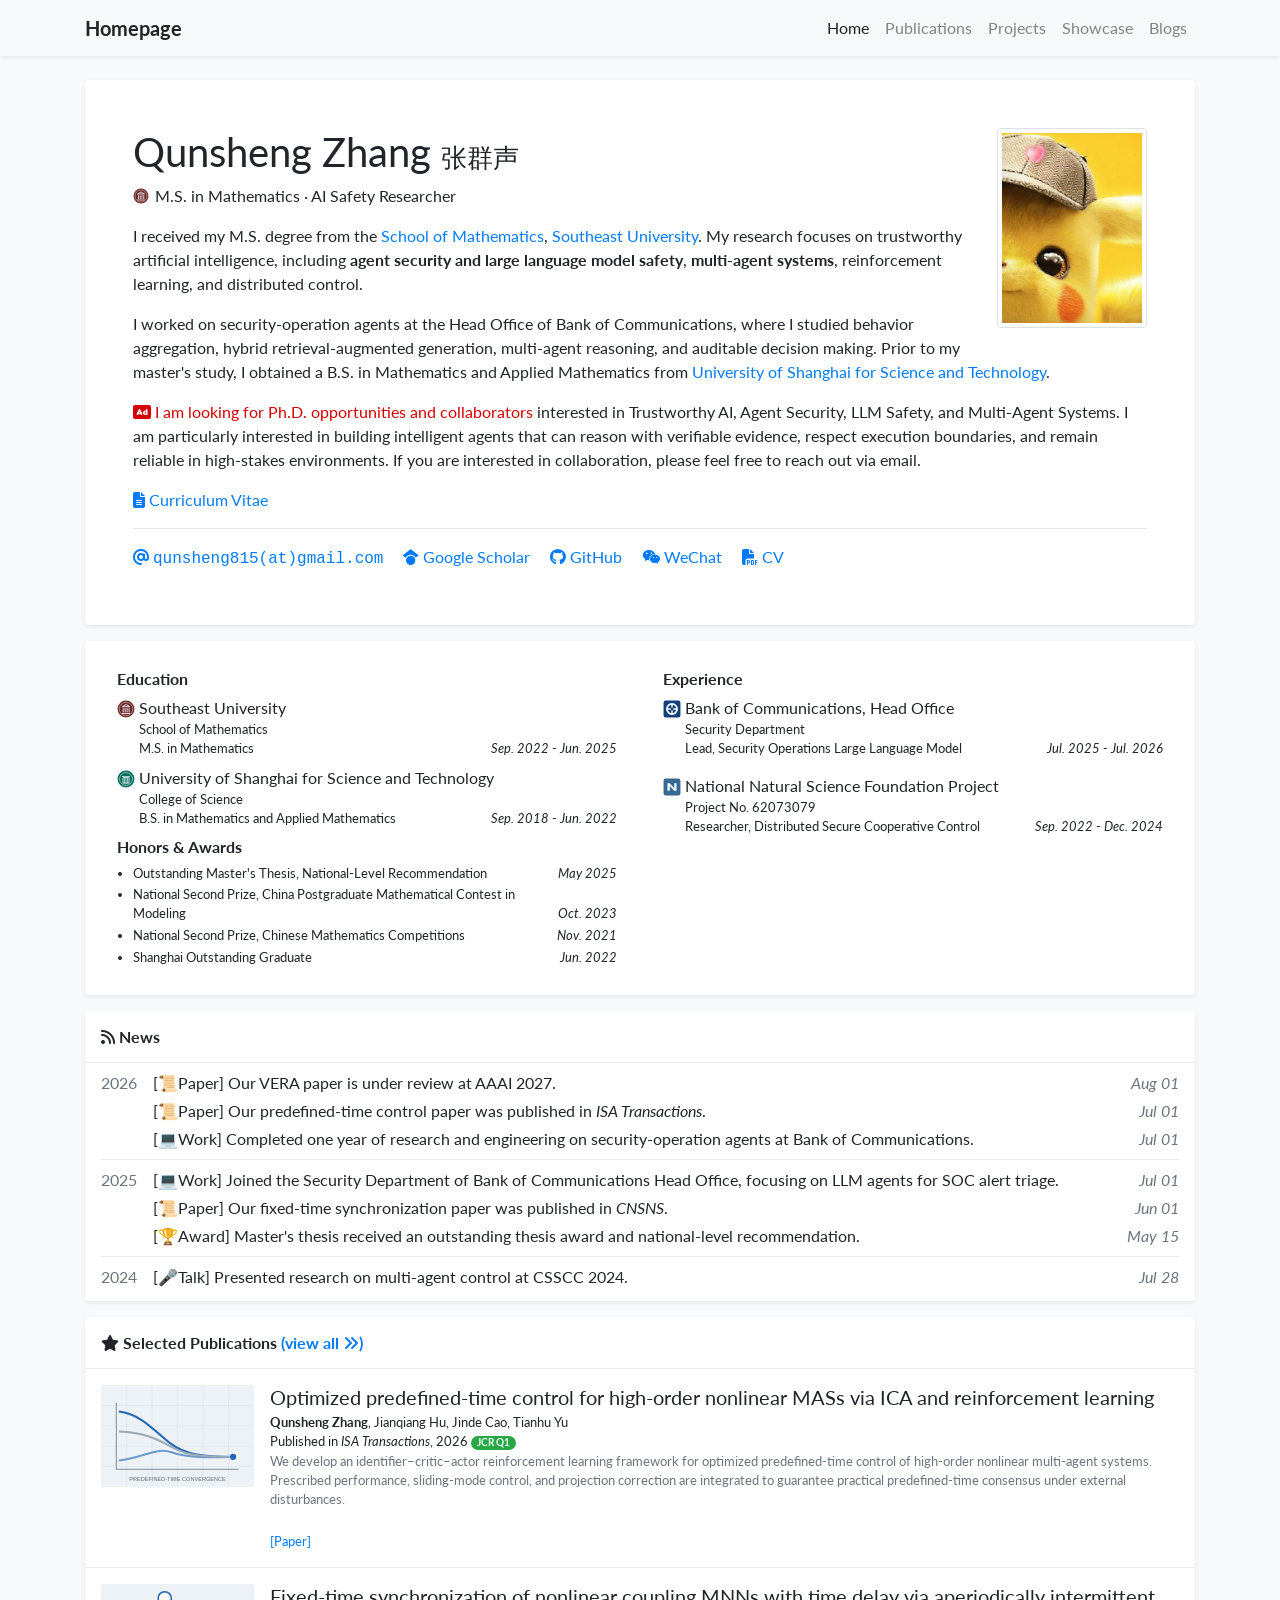
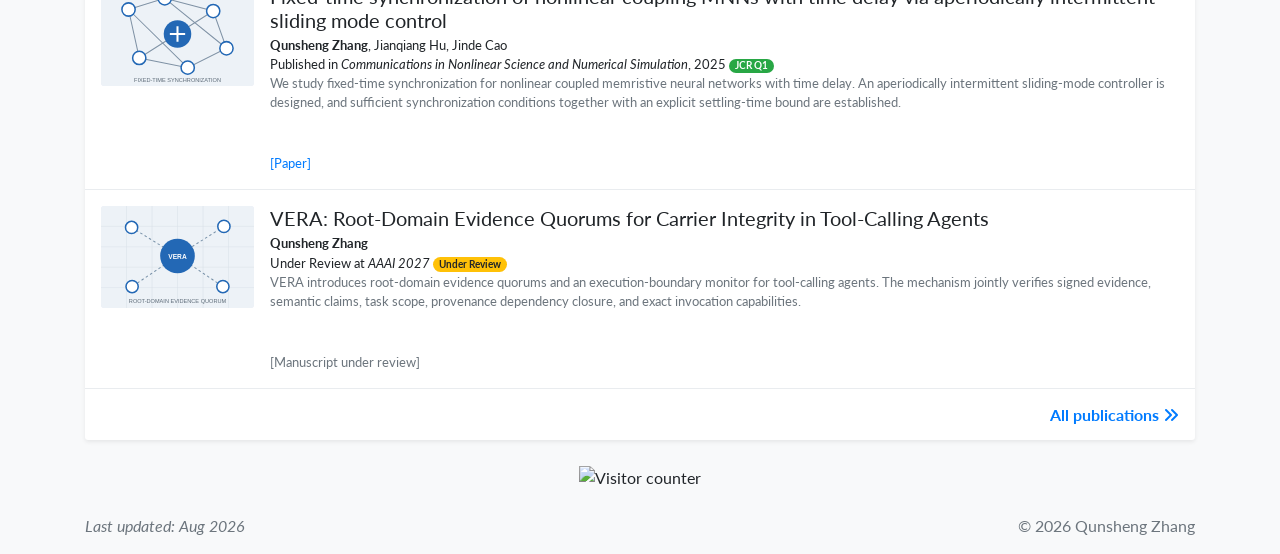
==== commit 747a5c89: "Adopt academic homepage template" ====
--- a/index.html
+++ b/index.html
@@ -1,346 +1,373 @@
 <!doctype html>
-<html lang="zh-CN">
+<html lang="en">
   <head>
-    <meta charset="UTF-8" />
-    <meta name="viewport" content="width=device-width, initial-scale=1.0" />
+    <meta charset="utf-8" />
+    <meta name="viewport" content="width=device-width, initial-scale=1, shrink-to-fit=no" />
     <meta
       name="description"
-      content="张群声的个人学术主页——人工智能安全研究者与 AI Agent 算法工程师，研究方向包括可信人工智能、智能体安全、多智能体系统与强化学习。"
+      content="Qunsheng Zhang's academic homepage. Research interests include trustworthy AI, agent security, large language model security, multi-agent systems, and reinforcement learning."
     />
-    <meta name="theme-color" content="#ffffff" />
-    <meta property="og:title" content="张群声｜Qunsheng Zhang" />
-    <meta
-      property="og:description"
-      content="AI Agent 算法工程师与人工智能安全研究者。"
-    />
+    <meta name="theme-color" content="#f8f9fa" />
+    <meta property="og:title" content="Qunsheng Zhang 张群声" />
+    <meta property="og:description" content="M.S. in Mathematics · AI Safety and Multi-Agent Systems" />
     <meta property="og:type" content="website" />
     <meta property="og:url" content="https://usst-zqs.github.io/" />
     <meta property="og:image" content="https://usst-zqs.github.io/assets/avatar.jpg" />
+
+    <title>Qunsheng Zhang - Homepage</title>
+
+    <link
+      rel="stylesheet"
+      href="https://cdnjs.cloudflare.com/ajax/libs/twitter-bootstrap/4.6.0/css/bootstrap.min.css"
+    />
+    <link
+      rel="stylesheet"
+      href="https://cdnjs.cloudflare.com/ajax/libs/font-awesome/6.5.1/css/all.min.css"
+    />
+    <link rel="preconnect" href="https://fonts.googleapis.com" />
+    <link rel="preconnect" href="https://fonts.gstatic.com" crossorigin />
+    <link
+      href="https://fonts.googleapis.com/css2?family=Lato:ital,wght@0,300;0,400;0,700;0,900;1,400;1,700&family=Raleway:wght@400;500;600&display=swap"
+      rel="stylesheet"
+    />
     <link rel="icon" href="assets/favicon.svg" type="image/svg+xml" />
-    <link rel="preload" href="assets/avatar.jpg" as="image" />
     <link rel="stylesheet" href="styles.css" />
-    <title>张群声｜Qunsheng Zhang</title>
-
-    <script type="application/ld+json">
-      {
-        "@context": "https://schema.org",
-        "@type": "Person",
-        "name": "Qunsheng Zhang",
-        "alternateName": "张群声",
-        "url": "https://usst-zqs.github.io/",
-        "image": "https://usst-zqs.github.io/assets/avatar.jpg",
-        "email": "mailto:qunsheng815@gmail.com",
-        "jobTitle": "AI Agent Algorithm Engineer and AI Safety Researcher",
-        "alumniOf": {
-          "@type": "CollegeOrUniversity",
-          "name": "Southeast University"
-        },
-        "sameAs": ["https://github.com/USST-ZQS"]
-      }
-    </script>
   </head>
 
-  <body>
-    <a class="skip-link" href="#main">跳到正文</a>
-
-    <header class="site-header" data-header>
-      <div class="nav-shell">
-        <a class="site-name" href="#top">
-          <span>Qunsheng Zhang</span>
-          <small>张群声</small>
-        </a>
-
-        <button class="menu-button" type="button" aria-expanded="false" aria-controls="site-nav" aria-label="打开导航菜单">
-          <span></span><span></span>
-          <em>菜单</em>
+  <body class="bg-light">
+    <nav class="navbar navbar-expand-sm navbar-light bg-light fixed-top mb-5 shadow-sm">
+      <div class="container">
+        <a class="navbar-brand" href="index.html"><strong>Homepage</strong></a>
+        <button
+          class="navbar-toggler"
+          type="button"
+          data-toggle="collapse"
+          data-target="#navbarResponsive"
+          aria-controls="navbarResponsive"
+          aria-expanded="false"
+          aria-label="Toggle navigation"
+        >
+          <i class="fas fa-map"></i> Menu
         </button>
 
-        <nav class="site-nav" id="site-nav" aria-label="主导航">
-          <a href="#about">关于</a>
-          <a href="#research">研究</a>
-          <a href="#publications">论文</a>
-          <a href="#experience">经历</a>
-          <a href="#honors">荣誉</a>
-        </nav>
+        <div class="collapse navbar-collapse" id="navbarResponsive">
+          <ul class="navbar-nav ml-auto">
+            <li class="nav-item active"><a class="nav-link" href="index.html">Home</a></li>
+            <li class="nav-item"><a class="nav-link" href="publications.html">Publications</a></li>
+            <li class="nav-item"><a class="nav-link" href="projects.html">Projects</a></li>
+            <li class="nav-item"><a class="nav-link" href="showcase.html">Showcase</a></li>
+            <li class="nav-item"><a class="nav-link" href="blog.html">Blogs</a></li>
+          </ul>
+        </div>
       </div>
-    </header>
-
-    <main id="main">
-      <section class="intro page-shell" id="top" aria-labelledby="intro-title">
-        <div class="intro-main">
-          <p class="overline">AI AGENT · TRUSTWORTHY AI · MULTI-AGENT SYSTEMS</p>
-          <h1 id="intro-title">张群声 <span>Qunsheng Zhang</span></h1>
-          <p class="role">AI Agent 算法工程师 · 人工智能安全研究者</p>
-
-          <div class="intro-copy" id="about">
-            <p>
-              我于 2025 年获得<a href="https://www.seu.edu.cn/" target="_blank" rel="noreferrer">东南大学</a>数学硕士学位，研究横跨强化学习、多智能体系统、分布式控制与人工智能安全。目前关注可信人工智能、智能体安全、大模型安全和多智能体协作。
-            </p>
-            <p>
-              我具备从理论建模、稳定性证明和算法设计，到 Agent 架构、混合检索与安全运营落地的完整研究经验。已以第一作者发表两篇 JCR Q1 期刊论文，并有一篇 AAAI 2027 第一作者论文在审。
-            </p>
-          </div>
-
-          <p class="availability">
-            <span></span>
-            欢迎交流博士研究机会及可信 AI 方向合作。
-          </p>
-
-          <div class="social-links" aria-label="联系方式与个人链接">
-            <a href="mailto:qunsheng815@gmail.com">Email</a>
-            <a href="https://github.com/USST-ZQS" target="_blank" rel="noreferrer">GitHub</a>
-            <a href="assets/Qunsheng-Zhang-Resume.pdf" download>CV</a>
-          </div>
-        </div>
-
-        <aside class="profile" aria-label="个人资料">
-          <img src="assets/avatar.jpg" alt="张群声使用的 GitHub 头像" width="460" height="460" />
-          <dl>
-            <div><dt>Location</dt><dd>Shanghai, China</dd></div>
-            <div><dt>Focus</dt><dd>Agent Safety & MAS</dd></div>
-            <div><dt>Email</dt><dd><a href="mailto:qunsheng815@gmail.com">qunsheng815@gmail.com</a></dd></div>
-          </dl>
-        </aside>
-      </section>
-
-      <section class="research page-shell section" id="research" aria-labelledby="research-title">
-        <header class="section-heading">
-          <p>01</p>
-          <h2 id="research-title">Research Interests</h2>
-          <span>研究兴趣</span>
-        </header>
-
-        <div class="interest-list">
-          <article>
-            <span>01</span>
-            <div>
-              <h3>可信人工智能与智能体安全</h3>
-              <p>研究 Tool-Calling Agent 的运行时完整性、证据溯源、执行边界与置信度校准。</p>
-            </div>
-            <p>Trustworthy AI<br />Agent Security</p>
-          </article>
-          <article>
-            <span>02</span>
-            <div>
-              <h3>大模型与多智能体系统</h3>
-              <p>关注多智能体编排、任务路由、MCP 工具调用、混合 RAG 与人工反馈闭环。</p>
-            </div>
-            <p>LLM Agents<br />Multi-Agent Systems</p>
-          </article>
-          <article>
-            <span>03</span>
-            <div>
-              <h3>强化学习与分布式控制</h3>
-              <p>面向高阶非线性多智能体系统，研究强化学习、滑模控制与预定义时间一致性。</p>
-            </div>
-            <p>Reinforcement Learning<br />Distributed Control</p>
-          </article>
-        </div>
-      </section>
-
-      <section class="updates page-shell section" aria-labelledby="updates-title">
-        <header class="section-heading">
-          <p>02</p>
-          <h2 id="updates-title">Recent Updates</h2>
-          <span>近期动态</span>
-        </header>
-
-        <div class="update-list">
-          <article>
-            <time datetime="2026-07">2026.07</time>
-            <p><strong>[Paper]</strong> 第一作者论文发表于 <em>ISA Transactions</em>，研究 ICA 强化学习驱动的高阶非线性多智能体预定义时间控制。</p>
-          </article>
-          <article>
-            <time datetime="2026">2026</time>
-            <p><strong>[Research]</strong> VERA：面向 Tool-Calling Agent 的根域证据法定人数与运行时完整性研究，AAAI 2027 在审。</p>
-          </article>
-          <article>
-            <time datetime="2025">2025</time>
-            <p><strong>[Paper]</strong> 第一作者论文发表于 <em>Communications in Nonlinear Science and Numerical Simulation</em>。</p>
-          </article>
-          <article>
-            <time datetime="2025-05">2025.05</time>
-            <p><strong>[Award]</strong> 硕士论文获东南大学优秀硕士学位论文，并获国家级推荐。</p>
-          </article>
-        </div>
-      </section>
-
-      <section class="publications page-shell section" id="publications" aria-labelledby="publications-title">
-        <header class="section-heading">
-          <p>03</p>
-          <h2 id="publications-title">Selected Publications</h2>
-          <span>代表论文</span>
-        </header>
-
-        <ol class="publication-list">
-          <li class="publication">
-            <div class="paper-figure figure-ica" aria-hidden="true">
-              <svg viewBox="0 0 260 150">
-                <path class="axis" d="M25 20v105h210" />
-                <path class="grid" d="M25 50h210M25 82h210M25 112h210" />
-                <path class="curve a" d="M28 34c42 8 55 38 91 54s66 12 109 14" />
-                <path class="curve b" d="M28 119c42-5 58-30 94-23s64 8 106 6" />
-                <path class="curve c" d="M28 71c37 1 65 11 93 22s59 9 107 9" />
-                <circle cx="228" cy="102" r="4" />
-              </svg>
-              <span>Predefined-time convergence</span>
-            </div>
-            <div class="paper-copy">
-              <p class="paper-venue">ISA Transactions · 2026 · JCR Q1</p>
-              <h3>Optimized predefined-time control for high-order nonlinear MASs via ICA and reinforcement learning</h3>
-              <p class="authors"><strong>Qunsheng Zhang</strong>, Jianqiang Hu, Jinde Cao, Tianhu Yu</p>
-              <p class="paper-summary">结合 Identifier–Critic–Actor 强化学习、预设性能约束与滑模控制，实现外部扰动下的性能优化和预定义时间一致性。</p>
-              <div class="paper-links">
-                <a href="https://doi.org/10.1016/j.isatra.2026.06.029" target="_blank" rel="noreferrer">DOI ↗</a>
-              </div>
-            </div>
-          </li>
-
-          <li class="publication">
-            <div class="paper-figure figure-vera" aria-hidden="true">
-              <svg viewBox="0 0 260 150">
-                <path d="M48 35L130 75L210 32M130 75L208 120M130 75L52 120" />
-                <circle cx="130" cy="75" r="27" />
-                <circle cx="48" cy="35" r="8" />
-                <circle cx="210" cy="32" r="8" />
-                <circle cx="208" cy="120" r="8" />
-                <circle cx="52" cy="120" r="8" />
-                <text x="130" y="79">VERA</text>
-              </svg>
-              <span>Evidence quorum</span>
-            </div>
-            <div class="paper-copy">
-              <p class="paper-venue">AAAI 2027 · Under Review</p>
-              <h3>VERA: Root-Domain Evidence Quorums for Carrier Integrity in Tool-Calling Agents</h3>
-              <p class="authors"><strong>Qunsheng Zhang</strong></p>
-              <p class="paper-summary">提出根域证据法定人数机制与执行边界监控器，联合验证签名证据、语义声明、任务作用域、来源依赖闭包与精确调用能力。</p>
-              <div class="paper-links"><span>Under review</span></div>
-            </div>
-          </li>
-
-          <li class="publication">
-            <div class="paper-figure figure-sync" aria-hidden="true">
-              <svg viewBox="0 0 260 150">
-                <g class="nodes">
-                  <circle cx="53" cy="44" r="10" /><circle cx="112" cy="27" r="10" />
-                  <circle cx="185" cy="44" r="10" /><circle cx="211" cy="99" r="10" />
-                  <circle cx="143" cy="122" r="10" /><circle cx="72" cy="108" r="10" />
-                </g>
-                <g class="edges">
-                  <path d="M53 44L112 27L185 44L211 99L143 122L72 108Z" />
-                  <path d="M53 44L143 122M112 27L211 99M185 44L72 108" />
-                </g>
-                <circle class="center" cx="130" cy="76" r="19" />
-              </svg>
-              <span>Fixed-time synchronization</span>
-            </div>
-            <div class="paper-copy">
-              <p class="paper-venue">CNSNS · 2025 · JCR Q1</p>
-              <h3>Fixed-time synchronization of nonlinear coupling MNNs with time delay via aperiodically intermittent sliding mode control</h3>
-              <p class="authors"><strong>Qunsheng Zhang</strong>, Jianqiang Hu, Jinde Cao</p>
-              <p class="paper-summary">研究含时滞、非线性耦合忆阻神经网络的固定时间同步条件与收敛时间界。</p>
-              <div class="paper-links">
-                <a href="https://doi.org/10.1016/j.cnsns.2025.108995" target="_blank" rel="noreferrer">DOI ↗</a>
-              </div>
-            </div>
-          </li>
-        </ol>
-      </section>
-
-      <section class="projects page-shell section" aria-labelledby="projects-title">
-        <header class="section-heading">
-          <p>04</p>
-          <h2 id="projects-title">Selected Projects</h2>
-          <span>代表项目</span>
-        </header>
-
-        <div class="project-list">
-          <article>
-            <p class="project-period">2025.07 — 2026.07</p>
-            <div>
-              <p class="project-context">交通银行总行 · 安全运营</p>
-              <h3>安全运营大模型与告警研判智能体</h3>
-              <p>构建行为聚合、混合 RAG、分级多智能体研判与人工反馈闭环，面向 APT、横向移动、数据泄露等安全场景提供可解释、可审计的研判结果。</p>
-            </div>
-            <ul>
-              <li>Multi-Agent</li>
-              <li>Hybrid RAG</li>
-              <li>MITRE ATT&CK</li>
-            </ul>
-          </article>
-          <article>
-            <p class="project-period">2022.09 — 2024.12</p>
-            <div>
-              <p class="project-context">国家自然科学基金面上项目 · 62073079</p>
-              <h3>复杂信息—物理网络分布式安全协同控制</h3>
-              <p>面向恶意攻击、通信延迟、数据丢失与资源受限环境，开展强化学习、多智能体系统和分布式安全控制研究。</p>
-            </div>
-            <ul>
-              <li>Reinforcement Learning</li>
-              <li>MAS</li>
-              <li>Control Theory</li>
-            </ul>
-          </article>
-        </div>
-      </section>
-
-      <section class="background page-shell section" id="experience" aria-labelledby="background-title">
-        <header class="section-heading">
-          <p>05</p>
-          <h2 id="background-title">Background</h2>
-          <span>教育与经历</span>
-        </header>
-
-        <div class="background-grid">
-          <div>
-            <h3>Experience</h3>
-            <article class="background-item">
-              <time>2025.07 — 2026.07</time>
-              <div><strong>交通银行总行</strong><span>安全运营大模型负责人 · 上海</span></div>
-            </article>
-          </div>
-          <div>
-            <h3>Education</h3>
-            <article class="background-item">
-              <time>2022.09 — 2025.06</time>
-              <div><strong>东南大学</strong><span>数学硕士 · 数学学院</span></div>
-            </article>
-            <article class="background-item">
-              <time>2018.09 — 2022.06</time>
-              <div><strong>上海理工大学</strong><span>数学与应用数学学士 · 专业前 2%</span></div>
-            </article>
-          </div>
-        </div>
-      </section>
-
-      <section class="honors page-shell section" id="honors" aria-labelledby="honors-title">
-        <header class="section-heading">
-          <p>06</p>
-          <h2 id="honors-title">Selected Honors</h2>
-          <span>代表荣誉</span>
-        </header>
-
-        <ul class="honor-list">
-          <li><span>2025</span><p>东南大学优秀硕士学位论文，国家级推荐</p></li>
-          <li><span>2023</span><p>“华为杯”中国研究生数学建模竞赛国家二等奖</p></li>
-          <li><span>2022</span><p>上海市优秀毕业生</p></li>
-          <li><span>2021</span><p>全国大学生数学竞赛国家二等奖（专业组）</p></li>
-        </ul>
-      </section>
-
-      <section class="contact page-shell" aria-labelledby="contact-title">
-        <p class="overline">CONTACT</p>
-        <h2 id="contact-title">Let’s talk about trustworthy AI.</h2>
-        <p>欢迎联系我交流博士研究、人工智能安全与多智能体系统。</p>
-        <a href="mailto:qunsheng815@gmail.com">qunsheng815@gmail.com <span>↗</span></a>
+    </nav>
+
+    <main class="container home">
+      <section class="row">
+        <div class="col">
+          <div class="card border-0 shadow-sm bg-white">
+            <div class="card-body p-4 p-md-5">
+              <div class="row">
+                <div class="col">
+                  <figure class="figure float-right ml-4 mb-4 d-none d-md-block">
+                    <img
+                      src="assets/avatar.jpg"
+                      class="figure-img img-fluid img-thumbnail profile-portrait"
+                      alt="Qunsheng Zhang's GitHub avatar"
+                      title="Stay curious, stay rigorous."
+                    />
+                  </figure>
+
+                  <div class="d-flex">
+                    <h1 class="font-weight-normal profile-name">
+                      Qunsheng Zhang <small>张群声</small>
+                    </h1>
+                    <div class="ml-auto d-md-none">
+                      <a href="assets/avatar.jpg" target="_blank" rel="noreferrer">
+                        <img src="assets/avatar.jpg" class="rounded-circle mobile-avatar" alt="Portrait" />
+                      </a>
+                    </div>
+                  </div>
+
+                  <div class="text-profile-position">
+                    <img src="assets/badges/seu.svg" alt="Southeast University" class="inline-badge" />
+                    M.S. in Mathematics · AI Safety Researcher
+                  </div>
+
+                  <div class="text-profile-bio mt-3">
+                    <p>
+                      I received my M.S. degree from the
+                      <a href="https://math.seu.edu.cn/" target="_blank" rel="noreferrer">School of Mathematics</a>,
+                      <a href="https://www.seu.edu.cn/" target="_blank" rel="noreferrer">Southeast University</a>.
+                      My research focuses on trustworthy artificial intelligence, including
+                      <strong>agent security and large language model safety</strong>,
+                      <strong>multi-agent systems</strong>, reinforcement learning, and distributed control.
+                    </p>
+
+                    <p>
+                      I worked on security-operation agents at the Head Office of Bank of Communications, where I studied behavior aggregation, hybrid retrieval-augmented generation, multi-agent reasoning, and auditable decision making. Prior to my master's study, I obtained a B.S. in Mathematics and Applied Mathematics from
+                      <a href="https://www.usst.edu.cn/" target="_blank" rel="noreferrer">University of Shanghai for Science and Technology</a>.
+                    </p>
+
+                    <p>
+                      <i class="fa-solid fa-rectangle-ad opportunity-icon"></i>
+                      <span class="opportunity-text">I am looking for Ph.D. opportunities and collaborators</span>
+                      interested in Trustworthy AI, Agent Security, LLM Safety, and Multi-Agent Systems. I am particularly interested in building intelligent agents that can reason with verifiable evidence, respect execution boundaries, and remain reliable in high-stakes environments. If you are interested in collaboration, please feel free to reach out via email.
+                    </p>
+                  </div>
+
+                  <a href="assets/Qunsheng-Zhang-Resume.pdf" target="_blank">
+                    <i class="fas fa-file-alt"></i> Curriculum Vitae
+                  </a>
+                </div>
+              </div>
+
+              <hr />
+
+              <div class="row">
+                <div class="col profile-links">
+                  <a class="pr-3 no-break" href="mailto:qunsheng815@gmail.com">
+                    <i class="fas fa-at"></i> <span class="email-text">qunsheng815(at)gmail.com</span>
+                  </a>
+                  <a
+                    class="pr-3 no-break"
+                    href="https://scholar.google.com/scholar?q=%22Qunsheng+Zhang%22+multi-agent+control"
+                    target="_blank"
+                    rel="noreferrer"
+                  >
+                    <i class="fa-brands fa-google-scholar"></i> Google Scholar
+                  </a>
+                  <a class="pr-3 no-break" href="https://github.com/USST-ZQS" target="_blank" rel="noreferrer">
+                    <i class="fab fa-github"></i> GitHub
+                  </a>
+                  <a class="pr-3 no-break" href="#" data-toggle="modal" data-target="#modal-wechat">
+                    <i class="fab fa-weixin"></i> WeChat
+                  </a>
+                  <a class="pr-3 no-break" href="assets/Qunsheng-Zhang-Resume.pdf" target="_blank">
+                    <i class="fas fa-file-pdf"></i> CV
+                  </a>
+                </div>
+              </div>
+            </div>
+          </div>
+        </div>
+      </section>
+
+      <section class="row mt-3">
+        <div class="col">
+          <div class="card border-0 shadow-sm bg-white">
+            <div class="card-body p-4">
+              <div class="row">
+                <div class="col-md-6">
+                  <div class="mx-2 my-1">
+                    <h6>Education</h6>
+                    <ul class="list-unstyled mb-1">
+                      <li class="media mb-2">
+                        <img src="assets/badges/seu.svg" alt="Southeast University" class="mr-1 mt-1 item-badge" />
+                        <div class="media-body">
+                          <div>Southeast University</div>
+                          <div class="small">School of Mathematics</div>
+                          <div class="small d-flex">
+                            <div>M.S. in Mathematics</div>
+                            <div class="mt-auto ml-auto no-break"><em>Sep. 2022 - Jun. 2025</em></div>
+                          </div>
+                        </div>
+                      </li>
+                      <li class="media mb-2">
+                        <img src="assets/badges/usst.svg" alt="University of Shanghai for Science and Technology" class="mr-1 mt-1 item-badge" />
+                        <div class="media-body">
+                          <div>University of Shanghai for Science and Technology</div>
+                          <div class="small">College of Science</div>
+                          <div class="small d-flex">
+                            <div>B.S. in Mathematics and Applied Mathematics</div>
+                            <div class="mt-auto ml-auto no-break"><em>Sep. 2018 - Jun. 2022</em></div>
+                          </div>
+                        </div>
+                      </li>
+                    </ul>
+                  </div>
+
+                  <div class="mx-2 my-1">
+                    <h6>Honors & Awards</h6>
+                    <ul class="list small pl-3 mb-1 award-list">
+                      <li><div class="d-flex"><div>Outstanding Master's Thesis, National-Level Recommendation</div><div class="ml-auto mt-auto no-break"><em>May 2025</em></div></div></li>
+                      <li><div class="d-flex"><div>National Second Prize, China Postgraduate Mathematical Contest in Modeling</div><div class="ml-auto mt-auto no-break"><em>Oct. 2023</em></div></div></li>
+                      <li><div class="d-flex"><div>National Second Prize, Chinese Mathematics Competitions</div><div class="ml-auto mt-auto no-break"><em>Nov. 2021</em></div></div></li>
+                      <li><div class="d-flex"><div>Shanghai Outstanding Graduate</div><div class="ml-auto mt-auto no-break"><em>Jun. 2022</em></div></div></li>
+                    </ul>
+                  </div>
+                </div>
+
+                <div class="col-md-6">
+                  <div class="mx-2 my-1">
+                    <h6>Experience</h6>
+                    <ul class="list-unstyled mb-1">
+                      <li class="media mb-3">
+                        <img src="assets/badges/bocom.svg" alt="Bank of Communications" class="mr-1 mt-1 item-badge" />
+                        <div class="media-body">
+                          <div>Bank of Communications, Head Office</div>
+                          <div class="small">Security Department</div>
+                          <div class="small d-flex">
+                            <div>Lead, Security Operations Large Language Model</div>
+                            <div class="mt-auto ml-auto no-break"><em>Jul. 2025 - Jul. 2026</em></div>
+                          </div>
+                        </div>
+                      </li>
+                      <li class="media mb-2">
+                        <img src="assets/badges/nnsfc.svg" alt="National Natural Science Foundation of China" class="mr-1 mt-1 item-badge" />
+                        <div class="media-body">
+                          <div>National Natural Science Foundation Project</div>
+                          <div class="small">Project No. 62073079</div>
+                          <div class="small d-flex">
+                            <div>Researcher, Distributed Secure Cooperative Control</div>
+                            <div class="mt-auto ml-auto no-break"><em>Sep. 2022 - Dec. 2024</em></div>
+                          </div>
+                        </div>
+                      </li>
+                    </ul>
+                  </div>
+                </div>
+              </div>
+            </div>
+          </div>
+        </div>
+      </section>
+
+      <section class="my-3 bg-white shadow-sm rounded-sm" id="news">
+        <h6 class="p-3 mb-0 border-bottom border-gray"><i class="fas fa-rss"></i> News</h6>
+        <div class="px-3 pb-1">
+          <div class="media py-1">
+            <div class="mr-3 text-muted my-1">2026</div>
+            <div class="media-body">
+              <div class="my-1 d-flex"><div>[📜Paper] Our VERA paper is under review at AAAI 2027.</div><div class="ml-auto mt-auto text-muted no-break"><i>Aug 01</i></div></div>
+              <div class="my-1 d-flex"><div>[📜Paper] Our predefined-time control paper was published in <em>ISA Transactions</em>.</div><div class="ml-auto mt-auto text-muted no-break"><i>Jul 01</i></div></div>
+              <div class="my-1 d-flex"><div>[💻Work] Completed one year of research and engineering on security-operation agents at Bank of Communications.</div><div class="ml-auto mt-auto text-muted no-break"><i>Jul 01</i></div></div>
+            </div>
+          </div>
+          <div class="media py-1 border-top border-gray">
+            <div class="mr-3 text-muted my-1">2025</div>
+            <div class="media-body">
+              <div class="my-1 d-flex"><div>[💻Work] Joined the Security Department of Bank of Communications Head Office, focusing on LLM agents for SOC alert triage.</div><div class="ml-auto mt-auto text-muted no-break"><i>Jul 01</i></div></div>
+              <div class="my-1 d-flex"><div>[📜Paper] Our fixed-time synchronization paper was published in <em>CNSNS</em>.</div><div class="ml-auto mt-auto text-muted no-break"><i>Jun 01</i></div></div>
+              <div class="my-1 d-flex"><div>[🏆Award] Master's thesis received an outstanding thesis award and national-level recommendation.</div><div class="ml-auto mt-auto text-muted no-break"><i>May 15</i></div></div>
+            </div>
+          </div>
+          <div class="media py-1 border-top border-gray">
+            <div class="mr-3 text-muted my-1">2024</div>
+            <div class="media-body">
+              <div class="my-1 d-flex"><div>[🎤Talk] Presented research on multi-agent control at CSSCC 2024.</div><div class="ml-auto mt-auto text-muted no-break"><i>Jul 28</i></div></div>
+            </div>
+          </div>
+        </div>
+      </section>
+
+      <section class="my-3 p-0 bg-white shadow-sm rounded-sm" id="publications">
+        <h6 class="border-bottom border-gray p-3 mb-0">
+          <i class="fas fa-star"></i> Selected Publications
+          <a href="publications.html">(view all <i class="fas fa-angle-double-right"></i>)</a>
+        </h6>
+
+        <article class="publication-item border-bottom border-gray">
+          <div class="d-none d-md-block">
+            <div class="row no-gutters">
+              <div class="col-md-3 col-xl-2 mb-md-0 p-md-3">
+                <img src="assets/covers/paper-ica.svg" alt="Predefined-time convergence" class="w-100 rounded-sm" />
+              </div>
+              <div class="col-md-9 col-xl-10 p-3 pl-md-0">
+                <h5 class="mt-0 mb-1 font-weight-normal">Optimized predefined-time control for high-order nonlinear MASs via ICA and reinforcement learning</h5>
+                <p class="mt-0 mb-0 small"><strong>Qunsheng Zhang</strong>, Jianqiang Hu, Jinde Cao, Tianhu Yu</p>
+                <p class="mt-0 mb-0 small">Published in <i>ISA Transactions</i>, 2026 <span class="badge badge-pill badge-success">JCR Q1</span></p>
+                <p class="mt-0 mb-0 small text-muted abstract-body">We develop an identifier–critic–actor reinforcement learning framework for optimized predefined-time control of high-order nonlinear multi-agent systems. Prescribed performance, sliding-mode control, and projection correction are integrated to guarantee practical predefined-time consensus under external disturbances.</p>
+                <p class="small pb-0 mb-0 text-muted"><a href="https://doi.org/10.1016/j.isatra.2026.06.029" target="_blank" rel="noreferrer">[Paper]</a></p>
+              </div>
+            </div>
+          </div>
+          <div class="d-md-none mobile-publication" style="background-image:url('assets/covers/paper-ica.svg')">
+            <div class="mobile-publication-overlay"><h5 class="mt-0 mb-1 font-weight-normal">Optimized predefined-time control for high-order nonlinear MASs via ICA and reinforcement learning</h5><p class="mt-0 mb-0 small"><strong>Qunsheng Zhang</strong>, Jianqiang Hu, Jinde Cao, Tianhu Yu</p><p class="mt-0 mb-0 small">Published in <i>ISA Transactions</i>, 2026</p><p class="mt-0 mb-0 small text-muted">An ICA reinforcement learning framework for predefined-time consensus under external disturbances.</p><p class="small pb-0 mb-0"><a href="https://doi.org/10.1016/j.isatra.2026.06.029" target="_blank" rel="noreferrer">[Paper]</a></p></div>
+          </div>
+        </article>
+
+        <article class="publication-item border-bottom border-gray">
+          <div class="d-none d-md-block">
+            <div class="row no-gutters">
+              <div class="col-md-3 col-xl-2 mb-md-0 p-md-3">
+                <img src="assets/covers/paper-sync.svg" alt="Fixed-time synchronization" class="w-100 rounded-sm" />
+              </div>
+              <div class="col-md-9 col-xl-10 p-3 pl-md-0">
+                <h5 class="mt-0 mb-1 font-weight-normal">Fixed-time synchronization of nonlinear coupling MNNs with time delay via aperiodically intermittent sliding mode control</h5>
+                <p class="mt-0 mb-0 small"><strong>Qunsheng Zhang</strong>, Jianqiang Hu, Jinde Cao</p>
+                <p class="mt-0 mb-0 small">Published in <i>Communications in Nonlinear Science and Numerical Simulation</i>, 2025 <span class="badge badge-pill badge-success">JCR Q1</span></p>
+                <p class="mt-0 mb-0 small text-muted abstract-body">We study fixed-time synchronization for nonlinear coupled memristive neural networks with time delay. An aperiodically intermittent sliding-mode controller is designed, and sufficient synchronization conditions together with an explicit settling-time bound are established.</p>
+                <p class="small pb-0 mb-0 text-muted"><a href="https://doi.org/10.1016/j.cnsns.2025.108995" target="_blank" rel="noreferrer">[Paper]</a></p>
+              </div>
+            </div>
+          </div>
+          <div class="d-md-none mobile-publication" style="background-image:url('assets/covers/paper-sync.svg')">
+            <div class="mobile-publication-overlay"><h5 class="mt-0 mb-1 font-weight-normal">Fixed-time synchronization of nonlinear coupling MNNs with time delay</h5><p class="mt-0 mb-0 small"><strong>Qunsheng Zhang</strong>, Jianqiang Hu, Jinde Cao</p><p class="mt-0 mb-0 small">Published in <i>CNSNS</i>, 2025</p><p class="mt-0 mb-0 small text-muted">Fixed-time synchronization via aperiodically intermittent sliding-mode control.</p><p class="small pb-0 mb-0"><a href="https://doi.org/10.1016/j.cnsns.2025.108995" target="_blank" rel="noreferrer">[Paper]</a></p></div>
+          </div>
+        </article>
+
+        <article class="publication-item border-bottom border-gray">
+          <div class="d-none d-md-block">
+            <div class="row no-gutters">
+              <div class="col-md-3 col-xl-2 mb-md-0 p-md-3">
+                <img src="assets/covers/paper-vera.svg" alt="VERA evidence quorum" class="w-100 rounded-sm" />
+              </div>
+              <div class="col-md-9 col-xl-10 p-3 pl-md-0">
+                <h5 class="mt-0 mb-1 font-weight-normal">VERA: Root-Domain Evidence Quorums for Carrier Integrity in Tool-Calling Agents</h5>
+                <p class="mt-0 mb-0 small"><strong>Qunsheng Zhang</strong></p>
+                <p class="mt-0 mb-0 small">Under Review at <i>AAAI 2027</i> <span class="badge badge-pill badge-warning">Under Review</span></p>
+                <p class="mt-0 mb-0 small text-muted abstract-body">VERA introduces root-domain evidence quorums and an execution-boundary monitor for tool-calling agents. The mechanism jointly verifies signed evidence, semantic claims, task scope, provenance dependency closure, and exact invocation capabilities.</p>
+                <p class="small pb-0 mb-0 text-muted"><span>[Manuscript under review]</span></p>
+              </div>
+            </div>
+          </div>
+          <div class="d-md-none mobile-publication" style="background-image:url('assets/covers/paper-vera.svg')">
+            <div class="mobile-publication-overlay"><h5 class="mt-0 mb-1 font-weight-normal">VERA: Root-Domain Evidence Quorums for Carrier Integrity in Tool-Calling Agents</h5><p class="mt-0 mb-0 small"><strong>Qunsheng Zhang</strong></p><p class="mt-0 mb-0 small">Under Review at <i>AAAI 2027</i></p><p class="mt-0 mb-0 small text-muted">Root-domain evidence quorums and execution-boundary monitoring for tool-calling agents.</p></div>
+          </div>
+        </article>
+
+        <h6 class="d-block p-3 mt-0 text-right">
+          <a href="publications.html">All publications <i class="fas fa-angle-double-right"></i></a>
+        </h6>
+      </section>
+
+      <section class="text-center my-4 visitor-counter">
+        <img
+          src="https://visitor-badge.laobi.icu/badge?page_id=USST-ZQS.USST-ZQS.github.io"
+          alt="Visitor counter"
+          loading="lazy"
+        />
       </section>
     </main>
 
-    <footer class="site-footer page-shell">
-      <p>© <span id="year"></span> Qunsheng Zhang</p>
-      <p>Last updated: August 2026</p>
+    <div class="modal fade" id="modal-wechat" tabindex="-1" role="dialog" aria-labelledby="wechat-title" aria-hidden="true">
+      <div class="modal-dialog modal-sm" role="document">
+        <div class="modal-content">
+          <div class="modal-body p-4 text-center">
+            <i class="fab fa-weixin wechat-icon"></i>
+            <h5 id="wechat-title" class="mt-3">WeChat Contact</h5>
+            <p class="small text-muted mb-0">Please email me with your name, affiliation, and reason for connecting. I will reply with my WeChat contact.</p>
+          </div>
+          <div class="modal-footer py-2">
+            <button type="button" class="btn btn-primary btn-sm" data-dismiss="modal">Close</button>
+          </div>
+        </div>
+      </div>
+    </div>
+
+    <footer class="footer">
+      <div class="container">
+        <div class="row my-3">
+          <div class="col-6"><div class="text-muted"><i>Last updated: Aug 2026</i></div></div>
+          <div class="col-6"><div class="text-right text-muted">© <span id="year"></span> Qunsheng Zhang</div></div>
+        </div>
+      </div>
     </footer>
 
+    <script src="https://cdnjs.cloudflare.com/ajax/libs/jquery/3.5.1/jquery.min.js"></script>
+    <script src="https://cdnjs.cloudflare.com/ajax/libs/popper.js/1.14.7/umd/popper.min.js"></script>
+    <script src="https://cdnjs.cloudflare.com/ajax/libs/twitter-bootstrap/4.6.0/js/bootstrap.min.js"></script>
     <script src="script.js"></script>
   </body>
 </html>
--- a/styles.css
+++ b/styles.css
@@ -1,1039 +1,236 @@
-:root {
-  --ink: #1f2937;
-  --ink-soft: #4b5563;
-  --muted: #6b7280;
-  --line: #e3e7ec;
-  --line-strong: #cfd6de;
-  --surface: #ffffff;
-  --canvas: #f6f7f9;
-  --blue: #2563a8;
-  --blue-dark: #174b80;
-  --blue-pale: #edf4fb;
-  --max-width: 1110px;
-  --header-height: 70px;
-  --ease: cubic-bezier(0.22, 1, 0.36, 1);
-}
-
-* {
-  box-sizing: border-box;
-}
-
-html {
-  scroll-behavior: smooth;
-  scroll-padding-top: calc(var(--header-height) + 26px);
-}
+@charset "utf-8";
 
 body {
-  margin: 0;
-  color: var(--ink);
-  background: var(--canvas);
-  font-family: -apple-system, BlinkMacSystemFont, "Segoe UI", "PingFang SC", "Microsoft YaHei", Arial, sans-serif;
-  font-size: 16px;
-  line-height: 1.75;
-  -webkit-font-smoothing: antialiased;
-  text-rendering: optimizeLegibility;
-}
-
-body.menu-open {
-  overflow: hidden;
-}
-
-::selection {
-  color: #fff;
-  background: var(--blue);
-}
-
-a {
-  color: var(--blue);
-  text-decoration: none;
-  text-underline-offset: 3px;
-}
-
-a:hover {
-  color: var(--blue-dark);
-}
-
-img,
-svg {
-  display: block;
-  max-width: 100%;
+  padding-top: 5rem;
+  color: #212529;
+  font-family: "Lato", sans-serif;
+  font-weight: 400;
 }
 
 h1,
 h2,
 h3,
-p,
-dl,
-dd {
-  margin-top: 0;
-}
-
-button {
-  font: inherit;
-}
-
-.page-shell,
-.nav-shell {
-  width: min(calc(100% - 40px), var(--max-width));
-  margin-inline: auto;
-}
-
-.skip-link {
-  position: fixed;
-  z-index: 1000;
-  top: -70px;
-  left: 20px;
-  padding: 10px 15px;
-  color: #fff;
-  background: var(--blue);
-  transition: top 0.2s ease;
-}
-
-.skip-link:focus {
-  top: 12px;
-}
-
-.site-header {
-  position: sticky;
-  z-index: 100;
-  top: 0;
-  height: var(--header-height);
-  background: rgba(255, 255, 255, 0.94);
-  border-bottom: 1px solid var(--line);
-  -webkit-backdrop-filter: blur(14px);
-  backdrop-filter: blur(14px);
-}
-
-.nav-shell {
+h4,
+h5,
+h6,
+.h1,
+.h2,
+.h3,
+.h4,
+.h5,
+.h6 {
+  font-weight: 700;
+}
+
+a {
+  color: #007bff;
+}
+
+.navbar {
+  opacity: 0.95;
+}
+
+.navbar-brand {
+  cursor: pointer;
+}
+
+.navbar-toggler {
+  padding: 0.5em;
+  font-size: 1em;
+}
+
+.text-profile-position,
+.text-profile-bio {
+  font-weight: 400;
+}
+
+.text-profile-bio {
+  max-width: 100%;
+}
+
+.profile-name {
+  line-height: 1.2;
+}
+
+.profile-name small {
+  font-size: 65%;
+}
+
+.profile-portrait {
+  width: 150px;
+  height: 200px;
+  object-fit: cover;
+}
+
+.mobile-avatar {
+  width: 48px;
+  height: 48px;
+  object-fit: cover;
+}
+
+.inline-badge {
+  height: 16px;
+  margin-right: 2px;
+  vertical-align: -10%;
+  line-break: unset;
+}
+
+.item-badge {
+  width: 18px;
+  height: 18px;
+  object-fit: contain;
+}
+
+.no-break {
+  white-space: nowrap;
+}
+
+.email-text {
+  font-family: Courier, monospace;
+}
+
+.opportunity-icon,
+.opportunity-text {
+  color: #d60000;
+}
+
+.profile-links a {
+  display: inline-block;
+  margin-bottom: 0.35rem;
+}
+
+.border-gray {
+  border-color: #e9ecef !important;
+}
+
+.cover-image {
+  width: 180px;
+  max-height: 120px;
+}
+
+.abstract-body {
+  min-height: 80px;
+}
+
+.badge-publication {
+  font-size: 100%;
+}
+
+.award-list li {
+  margin-bottom: 0.15rem;
+}
+
+.publication-item img {
+  background-color: #eef2f6;
+}
+
+.mobile-publication {
+  min-height: 230px;
+  background-position: center;
+  background-repeat: no-repeat;
+  background-size: cover;
+}
+
+.mobile-publication-overlay {
   display: flex;
-  align-items: center;
-  justify-content: space-between;
-  height: 100%;
-}
-
-.site-name {
-  display: flex;
-  align-items: baseline;
-  gap: 10px;
-  color: var(--ink);
-  font-weight: 720;
-  letter-spacing: -0.02em;
-}
-
-.site-name small {
-  color: var(--muted);
-  font-size: 12px;
-  font-weight: 500;
-}
-
-.site-nav {
-  display: flex;
-  align-items: center;
-  gap: 28px;
-}
-
-.site-nav a {
-  position: relative;
-  color: var(--muted);
-  font-size: 14px;
-  transition: color 0.2s ease;
-}
-
-.site-nav a::after {
-  content: "";
-  position: absolute;
-  left: 0;
-  right: 100%;
-  bottom: -8px;
-  height: 1px;
-  background: var(--blue);
-  transition: right 0.25s ease;
-}
-
-.site-nav a:hover,
-.site-nav a.active {
-  color: var(--ink);
-}
-
-.site-nav a:hover::after,
-.site-nav a.active::after {
-  right: 0;
-}
-
-.menu-button {
-  display: none;
-}
-
-.intro {
-  display: grid;
-  grid-template-columns: minmax(0, 1fr) 255px;
-  gap: clamp(50px, 8vw, 105px);
-  align-items: start;
-  padding-top: clamp(70px, 8vw, 100px);
-  padding-bottom: clamp(70px, 8vw, 100px);
-}
-
-.intro-main {
-  max-width: 760px;
-  animation: introIn 0.7s var(--ease) both;
-}
-
-@keyframes introIn {
-  from { opacity: 0; transform: translateY(12px); }
-  to { opacity: 1; transform: translateY(0); }
-}
-
-.overline {
-  margin-bottom: 20px;
-  color: var(--blue);
-  font-size: 11px;
-  font-weight: 700;
-  letter-spacing: 0.13em;
-}
-
-.intro h1 {
-  margin-bottom: 5px;
-  font-family: Georgia, "Times New Roman", "Songti SC", serif;
-  font-size: clamp(42px, 5vw, 66px);
-  line-height: 1.15;
-  font-weight: 600;
-  letter-spacing: -0.045em;
-}
-
-.intro h1 span {
-  display: block;
-  margin-top: 2px;
-  color: var(--muted);
-  font-family: -apple-system, BlinkMacSystemFont, "Segoe UI", Arial, sans-serif;
-  font-size: 0.3em;
-  font-weight: 500;
-  letter-spacing: 0.06em;
-  text-transform: uppercase;
-}
-
-.role {
-  margin-bottom: 30px;
-  color: var(--ink-soft);
-  font-size: 17px;
-  font-weight: 540;
-}
-
-.intro-copy {
-  color: #374151;
-  font-size: 16px;
-}
-
-.intro-copy p {
-  margin-bottom: 14px;
-}
-
-.intro-copy a {
-  margin-inline: 2px;
-}
-
-.availability {
-  display: flex;
-  align-items: center;
-  gap: 10px;
-  margin: 28px 0 24px;
-  padding: 12px 16px;
-  border-left: 3px solid var(--blue);
-  color: var(--ink-soft);
-  background: var(--blue-pale);
-  font-size: 14px;
-}
-
-.availability span {
-  flex: none;
-  width: 7px;
-  height: 7px;
-  border-radius: 50%;
-  background: #2f855a;
-}
-
-.social-links {
-  display: flex;
-  flex-wrap: wrap;
-  gap: 10px 24px;
-}
-
-.social-links a {
-  display: inline-flex;
-  align-items: center;
-  gap: 5px;
-  color: var(--blue);
-  font-size: 14px;
-  font-weight: 650;
-}
-
-.social-links a::after {
-  content: "↗";
-  font-size: 11px;
-  transition: transform 0.2s ease;
-}
-
-.social-links a[href$=".pdf"]::after {
-  content: "↓";
-}
-
-.social-links a:hover::after {
-  transform: translate(2px, -2px);
-}
-
-.social-links a[href$=".pdf"]:hover::after {
-  transform: translateY(2px);
-}
-
-.profile {
-  padding-top: 12px;
-  animation: introIn 0.7s 0.1s var(--ease) both;
-}
-
-.profile img {
+  min-height: 230px;
+  flex-direction: column;
+  justify-content: flex-end;
+  padding: 1rem 1.5rem;
+  background-color: rgba(255, 255, 255, 0.91);
+}
+
+.visitor-counter img {
+  max-width: 100%;
+  height: auto;
+}
+
+.wechat-icon {
+  color: #2aae67;
+  font-size: 4rem;
+}
+
+.page-heading-card h1 {
+  margin-bottom: 0.2rem;
+  font-weight: 400;
+}
+
+.project-cover {
   width: 100%;
-  height: auto;
-  aspect-ratio: 1;
-  object-fit: cover;
-  padding: 5px;
-  background: var(--surface);
-  border: 1px solid var(--line-strong);
-  border-radius: 4px;
-}
-
-.profile dl {
-  margin: 18px 0 0;
-  padding-top: 14px;
-  border-top: 1px solid var(--line);
-}
-
-.profile dl > div {
-  display: grid;
-  grid-template-columns: 60px minmax(0, 1fr);
-  gap: 9px;
-  padding: 4px 0;
-  font-size: 11px;
-  line-height: 1.55;
-}
-
-.profile dt {
-  color: var(--muted);
-}
-
-.profile dd {
-  overflow-wrap: anywhere;
-  color: var(--ink-soft);
-}
-
-.section {
-  padding-top: clamp(65px, 8vw, 95px);
-  padding-bottom: clamp(65px, 8vw, 95px);
-  border-top: 1px solid var(--line);
-}
-
-.section-heading {
-  display: grid;
-  grid-template-columns: 42px minmax(0, 1fr) auto;
-  gap: 16px;
-  align-items: baseline;
-  margin-bottom: 45px;
-}
-
-.section-heading > p,
-.section-heading > span {
-  margin: 0;
-  color: var(--muted);
-  font-size: 11px;
-  letter-spacing: 0.06em;
-}
-
-.section-heading > p {
-  color: var(--blue);
-  font-weight: 700;
-}
-
-.section-heading h2 {
-  margin: 0;
-  font-family: Georgia, "Times New Roman", serif;
-  font-size: clamp(29px, 3vw, 40px);
-  line-height: 1.2;
-  font-weight: 600;
-  letter-spacing: -0.03em;
-}
-
-.interest-list {
-  border-top: 1px solid var(--line-strong);
-}
-
-.interest-list article {
-  display: grid;
-  grid-template-columns: 42px minmax(0, 1fr) 210px;
-  gap: 18px;
-  align-items: start;
-  padding: 27px 0;
-  border-bottom: 1px solid var(--line);
-  transition: background 0.2s ease, padding 0.25s ease;
-}
-
-.interest-list article:hover {
-  padding-inline: 12px;
-  background: rgba(255, 255, 255, 0.55);
-}
-
-.interest-list article > span {
-  color: var(--muted);
-  font-size: 11px;
-}
-
-.interest-list h3 {
-  margin-bottom: 6px;
-  font-size: 18px;
-  font-weight: 670;
-}
-
-.interest-list div p,
-.interest-list article > p {
-  margin: 0;
-  color: var(--ink-soft);
-  font-size: 14px;
-}
-
-.interest-list article > p {
-  color: var(--muted);
-  font-size: 11px;
-  line-height: 1.65;
-}
-
-.updates {
-  background: var(--surface);
-  box-shadow: 50vw 0 0 var(--surface), -50vw 0 0 var(--surface);
-}
-
-.update-list {
-  max-width: 930px;
-  margin-left: 58px;
-}
-
-.update-list article {
-  display: grid;
-  grid-template-columns: 105px minmax(0, 1fr);
-  gap: 20px;
-  padding: 13px 0;
-  border-bottom: 1px solid var(--line);
-}
-
-.update-list time {
-  color: var(--muted);
-  font-size: 12px;
-  font-variant-numeric: tabular-nums;
-}
-
-.update-list p {
-  margin: 0;
-  color: var(--ink-soft);
-  font-size: 14px;
-}
-
-.update-list strong {
-  color: var(--blue);
-  font-weight: 650;
-}
-
-.publication-list {
-  margin: 0;
-  padding: 0;
-  list-style: none;
-}
-
-.publication {
-  display: grid;
-  grid-template-columns: 260px minmax(0, 1fr);
-  gap: 35px;
-  padding: 34px 0;
-  border-top: 1px solid var(--line);
-}
-
-.publication:last-child {
-  border-bottom: 1px solid var(--line);
-}
-
-.paper-figure {
-  position: relative;
-  align-self: start;
-  overflow: hidden;
-  min-height: 150px;
-  border: 1px solid var(--line);
-  background: #eef1f4;
-}
-
-.paper-figure::before {
-  content: "";
-  position: absolute;
-  inset: 0;
-  opacity: 0.45;
-  background-image:
-    linear-gradient(rgba(108, 122, 137, 0.12) 1px, transparent 1px),
-    linear-gradient(90deg, rgba(108, 122, 137, 0.12) 1px, transparent 1px);
-  background-size: 20px 20px;
-}
-
-.paper-figure svg {
-  position: relative;
-  z-index: 1;
+  max-height: 170px;
+  object-fit: cover;
+}
+
+.showcase-photo {
   width: 100%;
-  height: 150px;
-}
-
-.paper-figure > span {
-  position: absolute;
-  z-index: 2;
-  right: 9px;
-  bottom: 6px;
-  color: #607080;
-  font-size: 8px;
-  letter-spacing: 0.06em;
-  text-transform: uppercase;
-}
-
-.figure-ica .axis,
-.figure-ica .grid,
-.figure-ica .curve {
-  fill: none;
-}
-
-.figure-ica .axis {
-  stroke: #758391;
-  stroke-width: 1;
-}
-
-.figure-ica .grid {
-  stroke: #c8d0d8;
-  stroke-width: 0.6;
-}
-
-.figure-ica .curve {
-  stroke-width: 2;
-}
-
-.figure-ica .a { stroke: #2563a8; }
-.figure-ica .b { stroke: #7597b9; }
-.figure-ica .c { stroke: #9ba8b5; }
-.figure-ica circle { fill: #2563a8; }
-
-.figure-vera svg path {
-  fill: none;
-  stroke: #8291a0;
-  stroke-width: 1.2;
-  stroke-dasharray: 4 4;
-}
-
-.figure-vera svg circle {
-  fill: #fff;
-  stroke: #2563a8;
-  stroke-width: 1.5;
-}
-
-.figure-vera svg circle:first-of-type {
-  fill: #2563a8;
-  stroke: #2563a8;
-}
-
-.figure-vera svg text {
-  fill: #fff;
-  font-size: 8px;
-  text-anchor: middle;
-  font-weight: 700;
-}
-
-.figure-sync .edges path {
-  fill: none;
-  stroke: #9aa8b6;
-  stroke-width: 1;
-}
-
-.figure-sync .nodes circle {
-  fill: #fff;
-  stroke: #5d7d9e;
-  stroke-width: 1.5;
-}
-
-.figure-sync .center {
-  fill: #2563a8;
-}
-
-.paper-venue {
-  margin-bottom: 6px;
-  color: var(--blue);
-  font-size: 11px;
-  font-weight: 700;
-  letter-spacing: 0.04em;
-  text-transform: uppercase;
-}
-
-.paper-copy h3 {
-  margin-bottom: 8px;
-  font-family: Georgia, "Times New Roman", serif;
-  font-size: clamp(18px, 1.8vw, 23px);
-  line-height: 1.4;
-  font-weight: 600;
-  letter-spacing: -0.01em;
-}
-
-.authors {
-  margin-bottom: 10px;
-  color: var(--muted);
-  font-size: 13px;
-}
-
-.authors strong {
-  color: var(--ink);
-  font-weight: 680;
-}
-
-.paper-summary {
-  max-width: 720px;
-  margin-bottom: 12px;
-  color: var(--ink-soft);
-  font-size: 14px;
-}
-
-.paper-links {
-  display: flex;
-  gap: 16px;
-  margin: 0;
-}
-
-.paper-links a,
-.paper-links span {
-  color: var(--blue);
-  font-size: 12px;
-  font-weight: 650;
-}
-
-.paper-links span {
-  color: var(--muted);
-}
-
-.projects {
-  background: var(--surface);
-  box-shadow: 50vw 0 0 var(--surface), -50vw 0 0 var(--surface);
-}
-
-.project-list {
-  border-top: 1px solid var(--line-strong);
-}
-
-.project-list article {
-  display: grid;
-  grid-template-columns: 160px minmax(0, 1fr) 170px;
-  gap: 28px;
-  padding: 29px 0;
-  border-bottom: 1px solid var(--line);
-}
-
-.project-period,
-.project-context {
-  color: var(--muted);
-  font-size: 11px;
-  font-variant-numeric: tabular-nums;
-}
-
-.project-context {
-  margin-bottom: 4px;
-  color: var(--blue);
-  font-weight: 650;
-}
-
-.project-list h3 {
-  margin-bottom: 7px;
-  font-size: 18px;
-  line-height: 1.4;
-}
-
-.project-list article div > p:last-child {
-  margin: 0;
-  color: var(--ink-soft);
-  font-size: 14px;
-}
-
-.project-list ul {
-  margin: 0;
-  padding: 0;
-  list-style: none;
-}
-
-.project-list li {
-  padding: 3px 0;
-  color: var(--muted);
-  font-size: 10px;
-}
-
-.project-list li::before {
-  content: "—";
-  margin-right: 7px;
-  color: var(--blue);
-}
-
-.background-grid {
-  display: grid;
-  grid-template-columns: 0.8fr 1.2fr;
-  gap: clamp(50px, 8vw, 100px);
-  margin-left: 58px;
-}
-
-.background-grid > div > h3 {
-  margin-bottom: 18px;
-  padding-bottom: 10px;
-  border-bottom: 1px solid var(--line-strong);
-  color: var(--ink-soft);
-  font-size: 13px;
-  text-transform: uppercase;
-  letter-spacing: 0.07em;
-}
-
-.background-item {
-  display: grid;
-  grid-template-columns: 155px minmax(0, 1fr);
-  gap: 20px;
-  padding: 11px 0 18px;
-}
-
-.background-item time {
-  color: var(--muted);
-  font-size: 11px;
-  font-variant-numeric: tabular-nums;
-}
-
-.background-item strong,
-.background-item span {
-  display: block;
-}
-
-.background-item strong {
-  font-size: 16px;
-}
-
-.background-item span {
-  color: var(--ink-soft);
-  font-size: 13px;
-}
-
-.honors {
-  background: var(--surface);
-  box-shadow: 50vw 0 0 var(--surface), -50vw 0 0 var(--surface);
-}
-
-.honor-list {
-  margin: 0 0 0 58px;
-  padding: 0;
-  list-style: none;
-  border-top: 1px solid var(--line-strong);
-}
-
-.honor-list li {
-  display: grid;
-  grid-template-columns: 90px minmax(0, 1fr);
-  gap: 18px;
-  padding: 14px 0;
-  border-bottom: 1px solid var(--line);
-}
-
-.honor-list span {
-  color: var(--blue);
-  font-size: 12px;
-  font-weight: 650;
-}
-
-.honor-list p {
-  margin: 0;
-  font-size: 14px;
-}
-
-.contact {
-  padding-top: clamp(75px, 9vw, 115px);
-  padding-bottom: clamp(75px, 9vw, 115px);
-}
-
-.contact h2 {
-  max-width: 750px;
-  margin-bottom: 14px;
-  font-family: Georgia, "Times New Roman", serif;
-  font-size: clamp(34px, 4.7vw, 57px);
-  line-height: 1.18;
-  font-weight: 600;
-  letter-spacing: -0.04em;
-}
-
-.contact > p:not(.overline) {
-  margin-bottom: 22px;
-  color: var(--ink-soft);
-}
-
-.contact > a {
-  display: inline-flex;
-  align-items: center;
-  gap: 8px;
-  padding-bottom: 3px;
-  border-bottom: 1px solid currentColor;
-  font-weight: 650;
-}
-
-.contact > a span {
-  transition: transform 0.2s ease;
-}
-
-.contact > a:hover span {
-  transform: translate(2px, -2px);
-}
-
-.site-footer {
-  display: flex;
-  justify-content: space-between;
-  padding-top: 24px;
-  padding-bottom: 30px;
-  border-top: 1px solid var(--line);
-  color: var(--muted);
-  font-size: 11px;
-}
-
-.site-footer p {
-  margin: 0;
-}
-
-.js .reveal {
-  opacity: 0;
-  transform: translateY(12px);
-  transition: opacity 0.55s var(--ease), transform 0.55s var(--ease);
-}
-
-.js .reveal.visible {
-  opacity: 1;
-  transform: none;
-}
-
-:focus-visible {
-  outline: 2px solid var(--blue);
-  outline-offset: 4px;
-}
-
-@media (max-width: 760px) {
-  :root {
-    --header-height: 62px;
-  }
-
-  .page-shell,
-  .nav-shell {
-    width: min(calc(100% - 34px), var(--max-width));
-  }
-
-  .site-name small {
-    display: none;
-  }
-
-  .menu-button {
-    position: relative;
-    z-index: 102;
-    display: flex;
-    align-items: center;
-    gap: 4px;
-    width: 44px;
-    height: 44px;
-    padding: 10px 5px;
-    border: 0;
-    background: transparent;
-    cursor: pointer;
-  }
-
-  .menu-button span {
-    position: absolute;
-    right: 5px;
-    width: 25px;
-    height: 1px;
-    background: var(--ink);
-    transition: transform 0.25s ease, top 0.25s ease;
-  }
-
-  .menu-button span:first-child { top: 16px; }
-  .menu-button span:nth-child(2) { top: 25px; }
-
-  .menu-button em {
-    position: absolute;
-    width: 1px;
-    height: 1px;
-    overflow: hidden;
-    clip: rect(0 0 0 0);
-  }
-
-  .menu-button[aria-expanded="true"] span:first-child {
-    top: 21px;
-    transform: rotate(45deg);
-  }
-
-  .menu-button[aria-expanded="true"] span:nth-child(2) {
-    top: 21px;
-    transform: rotate(-45deg);
-  }
-
-  .site-nav {
-    position: fixed;
-    z-index: 101;
-    inset: var(--header-height) 0 auto;
-    display: grid;
-    gap: 0;
-    padding: 10px 17px 22px;
-    background: #fff;
-    border-bottom: 1px solid var(--line);
-    box-shadow: 0 12px 28px rgba(31, 41, 55, 0.08);
-    opacity: 0;
-    visibility: hidden;
-    transform: translateY(-8px);
-    transition: opacity 0.2s ease, transform 0.2s ease, visibility 0.2s;
-  }
-
-  .site-nav.open {
-    opacity: 1;
-    visibility: visible;
-    transform: none;
-  }
-
-  .site-nav a {
-    padding: 12px 0;
-    border-bottom: 1px solid var(--line);
-    font-size: 15px;
-  }
-
-  .site-nav a::after {
-    display: none;
-  }
-
-  .intro {
-    grid-template-columns: 1fr;
-    gap: 42px;
-    padding-top: 54px;
-    padding-bottom: 65px;
-  }
-
-  .intro h1 {
-    font-size: 45px;
-  }
-
-  .role {
-    font-size: 15px;
-  }
-
-  .intro-copy {
-    font-size: 15px;
-  }
-
-  .profile {
-    display: grid;
-    grid-template-columns: 132px minmax(0, 1fr);
-    gap: 20px;
-    align-items: start;
-    padding-top: 0;
-  }
-
-  .profile dl {
-    margin-top: 0;
-    padding-top: 0;
-    border-top: 0;
-  }
-
-  .profile dl > div {
-    grid-template-columns: 1fr;
-    gap: 0;
-    padding: 3px 0 8px;
-  }
-
-  .section-heading {
-    grid-template-columns: 32px minmax(0, 1fr);
-    margin-bottom: 32px;
-  }
-
-  .section-heading > span {
-    display: none;
-  }
-
-  .interest-list article {
-    grid-template-columns: 32px minmax(0, 1fr);
-    gap: 14px;
-  }
-
-  .interest-list article > p {
-    grid-column: 2;
-  }
-
-  .update-list,
-  .background-grid,
-  .honor-list {
-    margin-left: 0;
-  }
-
-  .update-list article {
-    grid-template-columns: 76px minmax(0, 1fr);
-    gap: 13px;
-  }
-
-  .publication {
-    grid-template-columns: 1fr;
-    gap: 22px;
-    padding: 30px 0 36px;
-  }
-
-  .paper-figure {
-    width: min(100%, 360px);
-  }
-
-  .project-list article {
-    grid-template-columns: 1fr;
-    gap: 10px;
-    padding: 26px 0;
-  }
-
-  .project-period {
-    margin-bottom: 0;
-  }
-
-  .project-list ul {
-    display: flex;
-    flex-wrap: wrap;
-    gap: 4px 14px;
-  }
-
-  .background-grid {
-    grid-template-columns: 1fr;
-    gap: 40px;
-  }
-
-  .background-item {
-    grid-template-columns: 1fr;
-    gap: 4px;
-  }
-
-  .contact h2 {
-    font-size: 39px;
-  }
-
-  .site-footer {
-    display: grid;
-    gap: 4px;
-  }
-}
-
-@media (prefers-reduced-motion: reduce) {
-  html {
-    scroll-behavior: auto;
-  }
-
-  *,
-  *::before,
-  *::after {
-    animation-duration: 0.01ms !important;
-    animation-iteration-count: 1 !important;
-    transition-duration: 0.01ms !important;
-  }
-
-  .js .reveal {
-    opacity: 1;
-    transform: none;
-  }
-}
+  height: 210px;
+  object-fit: cover;
+}
+
+.blog-status {
+  font-size: 85%;
+}
+
+@media (max-width: 767.98px) {
+  body {
+    padding-top: 4.5rem;
+  }
+
+  .card-body.p-5 {
+    padding: 1.5rem !important;
+  }
+
+  .profile-name {
+    padding-right: 0.75rem;
+    font-size: 2rem;
+  }
+
+  .profile-name small {
+    display: block;
+    margin-top: 0.15rem;
+    font-size: 56%;
+  }
+
+  .profile-links {
+    line-height: 1.85;
+  }
+
+  .media .d-flex {
+    align-items: flex-start;
+  }
+
+  #news .media {
+    align-items: flex-start;
+  }
+
+  #news .media-body .d-flex {
+    display: block !important;
+    margin-bottom: 0.65rem !important;
+  }
+
+  #news .media-body .ml-auto {
+    display: block;
+    margin-left: 0 !important;
+    font-size: 0.78rem;
+  }
+
+  .award-list .d-flex {
+    display: block !important;
+  }
+
+  .award-list .ml-auto {
+    margin-left: 0 !important;
+    color: #6c757d;
+  }
+}
+
+@media (max-width: 420px) {
+  .navbar .container {
+    padding-right: 0.65rem;
+    padding-left: 0.65rem;
+  }
+
+  .profile-name {
+    font-size: 1.75rem;
+  }
+}
